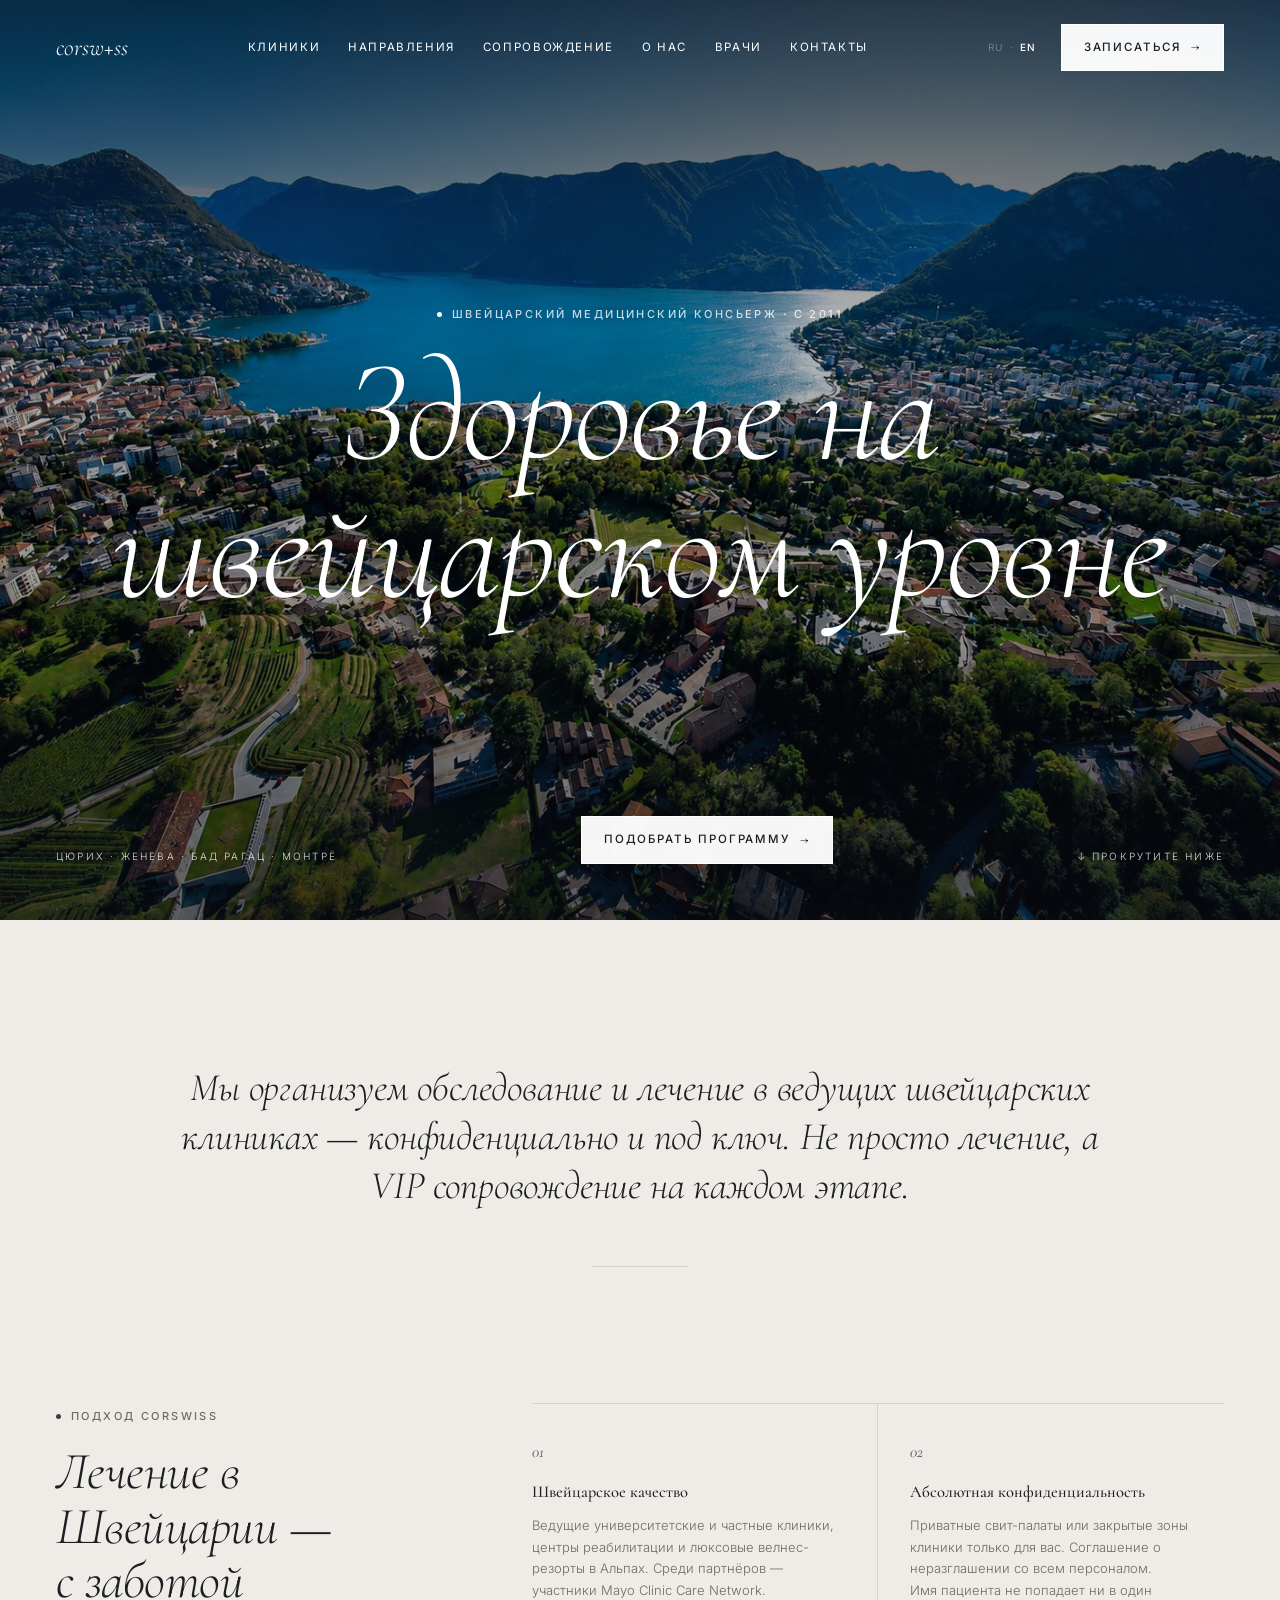
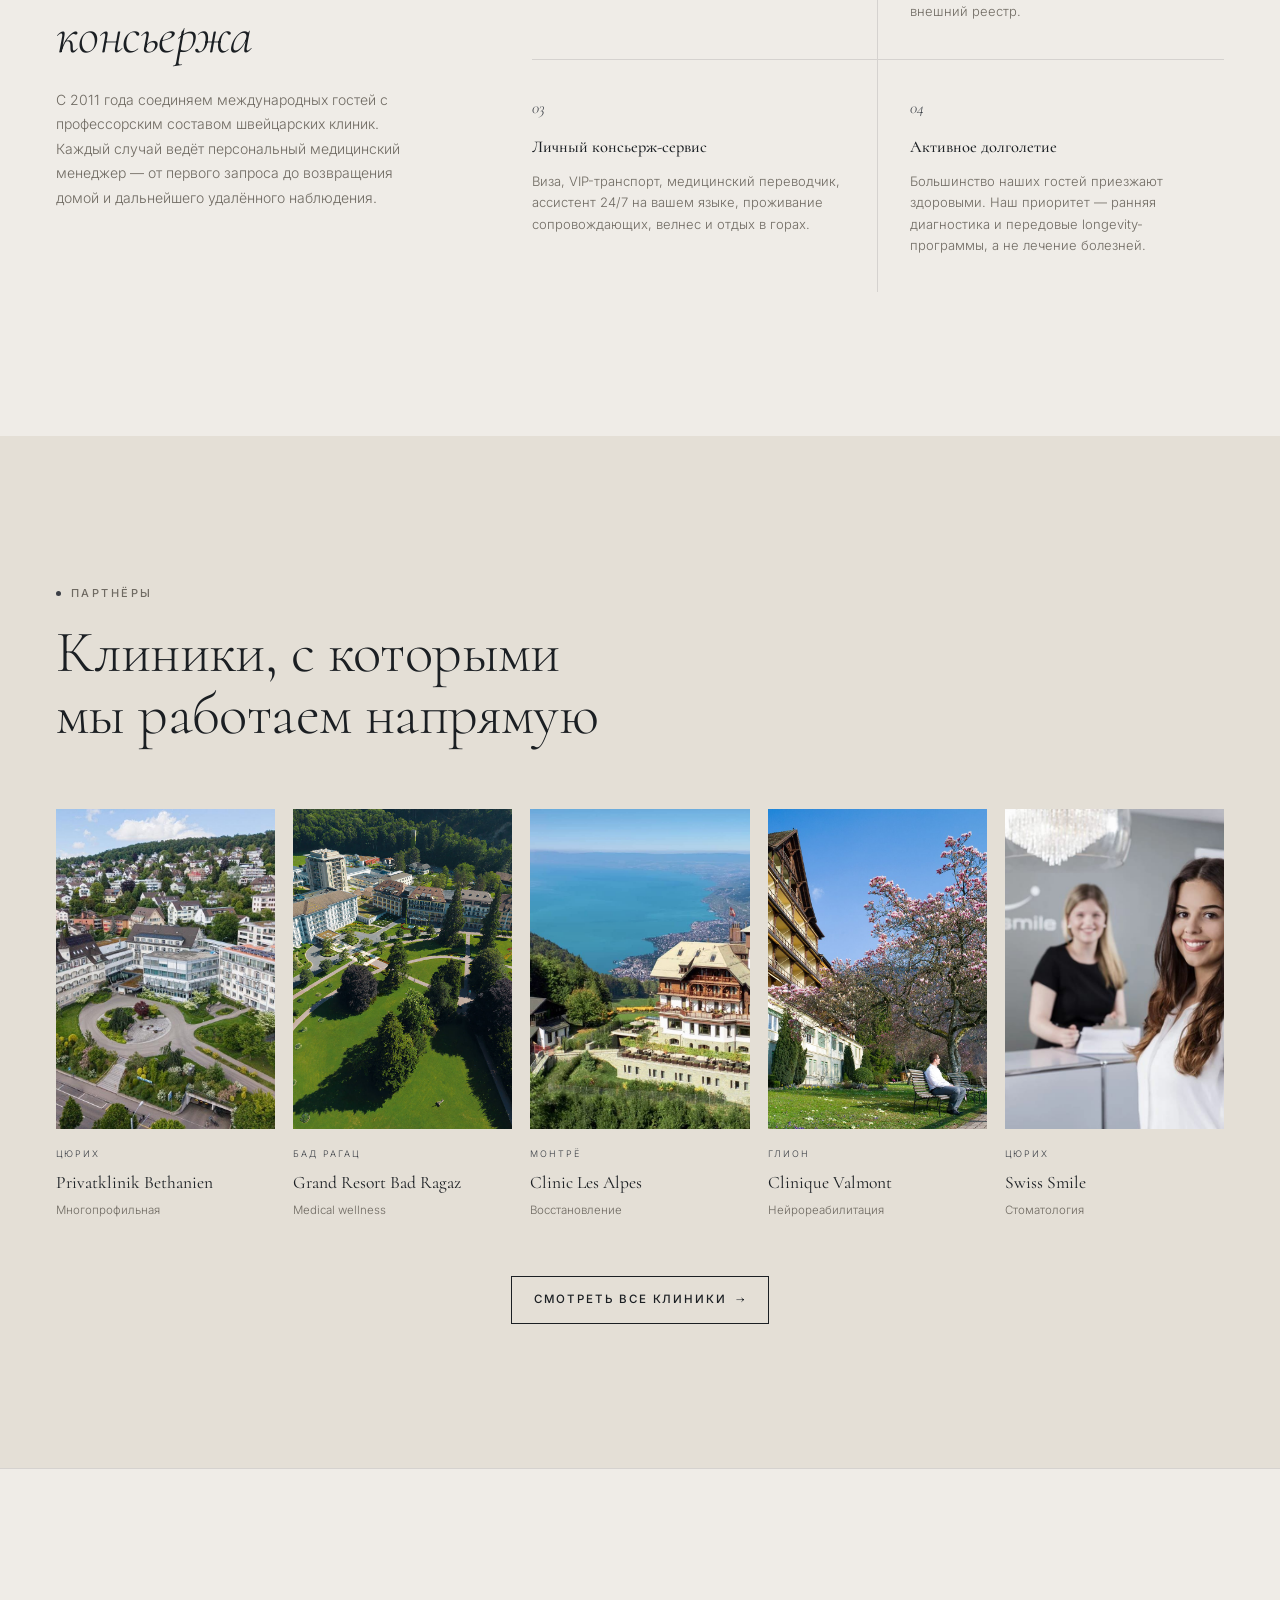
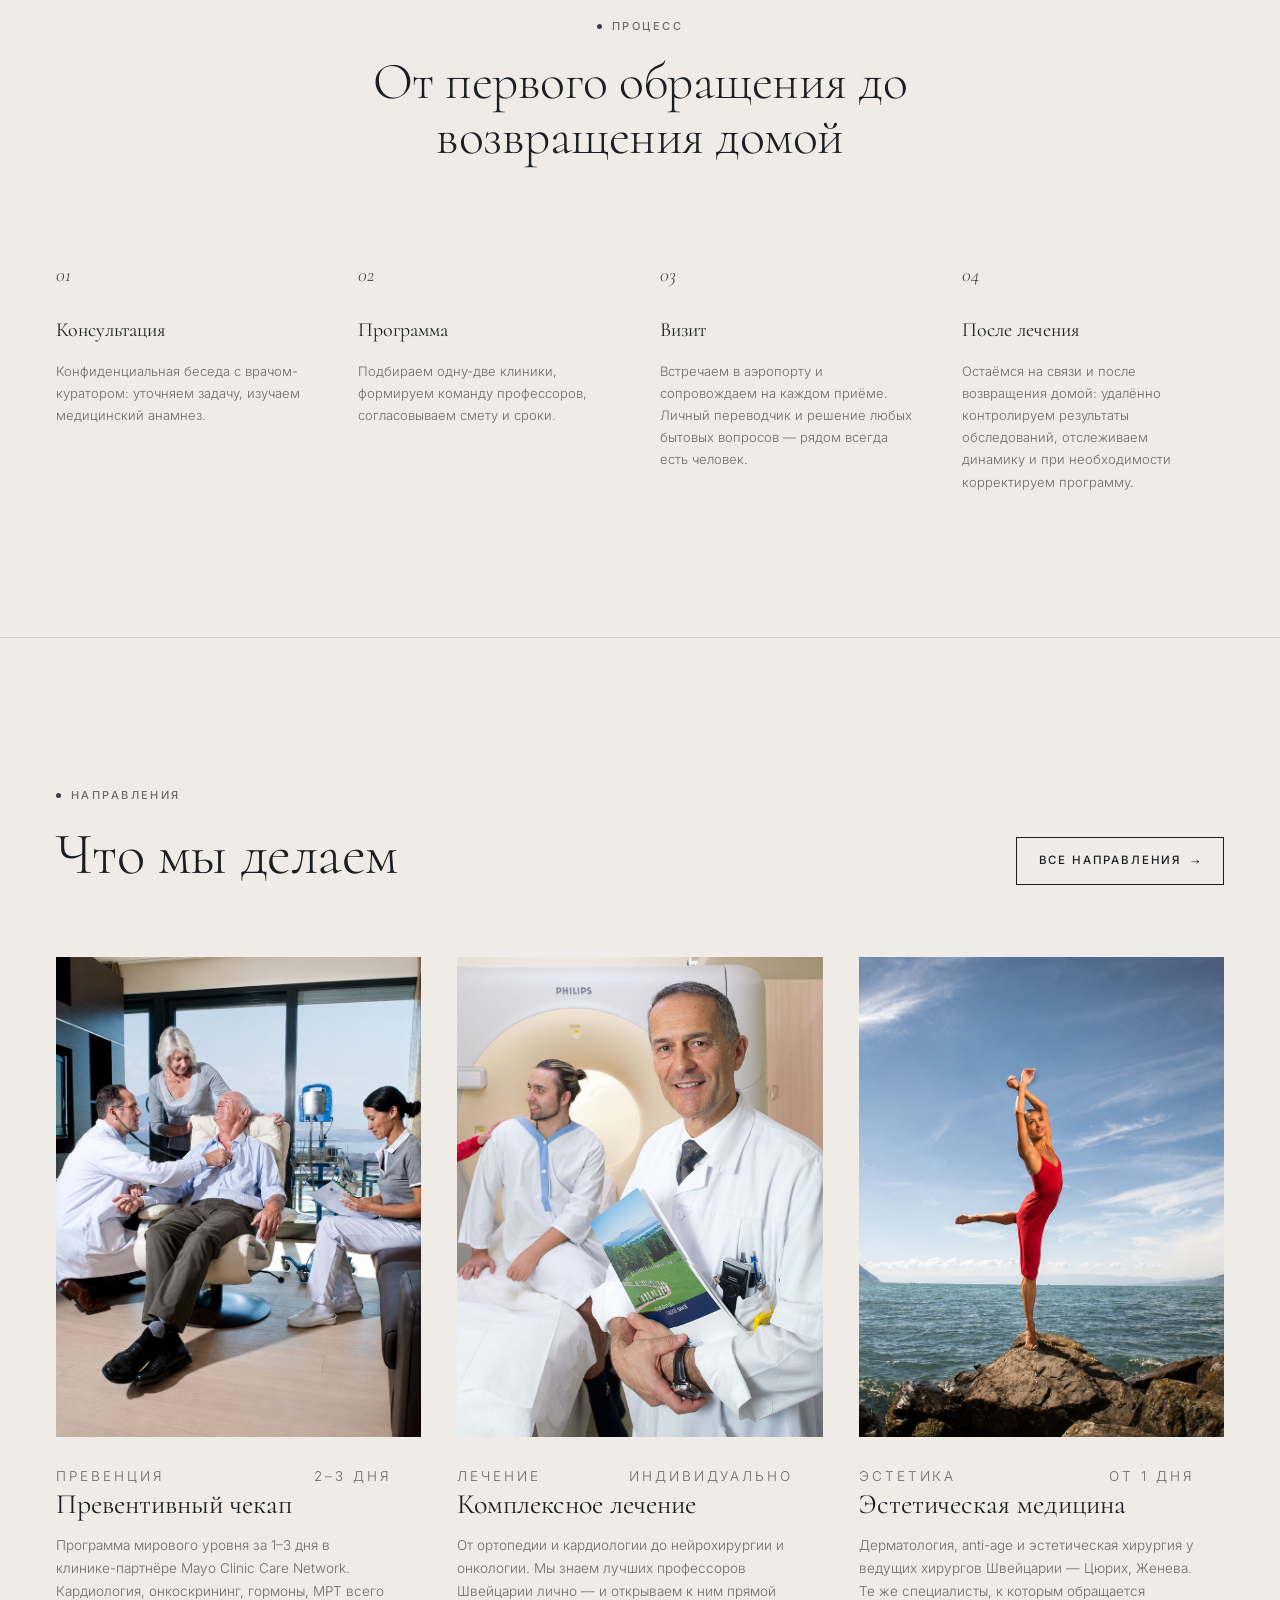
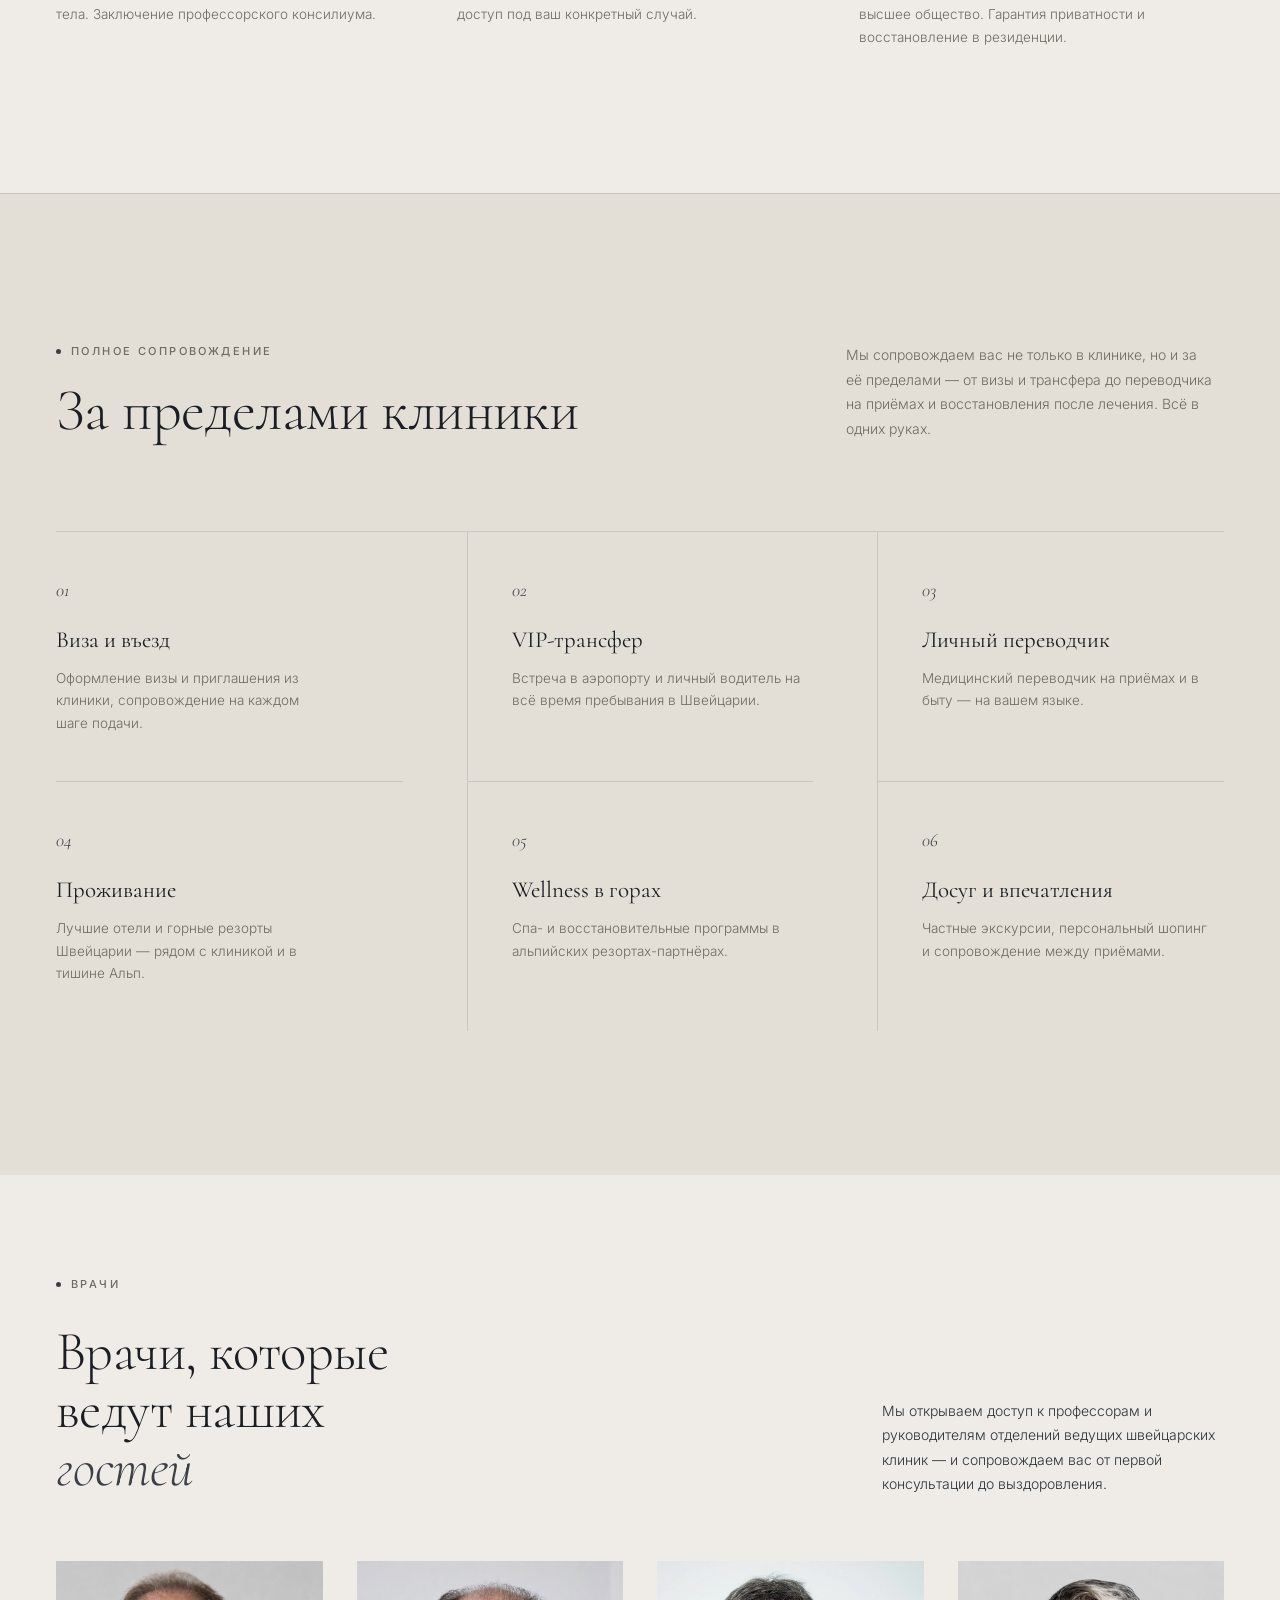
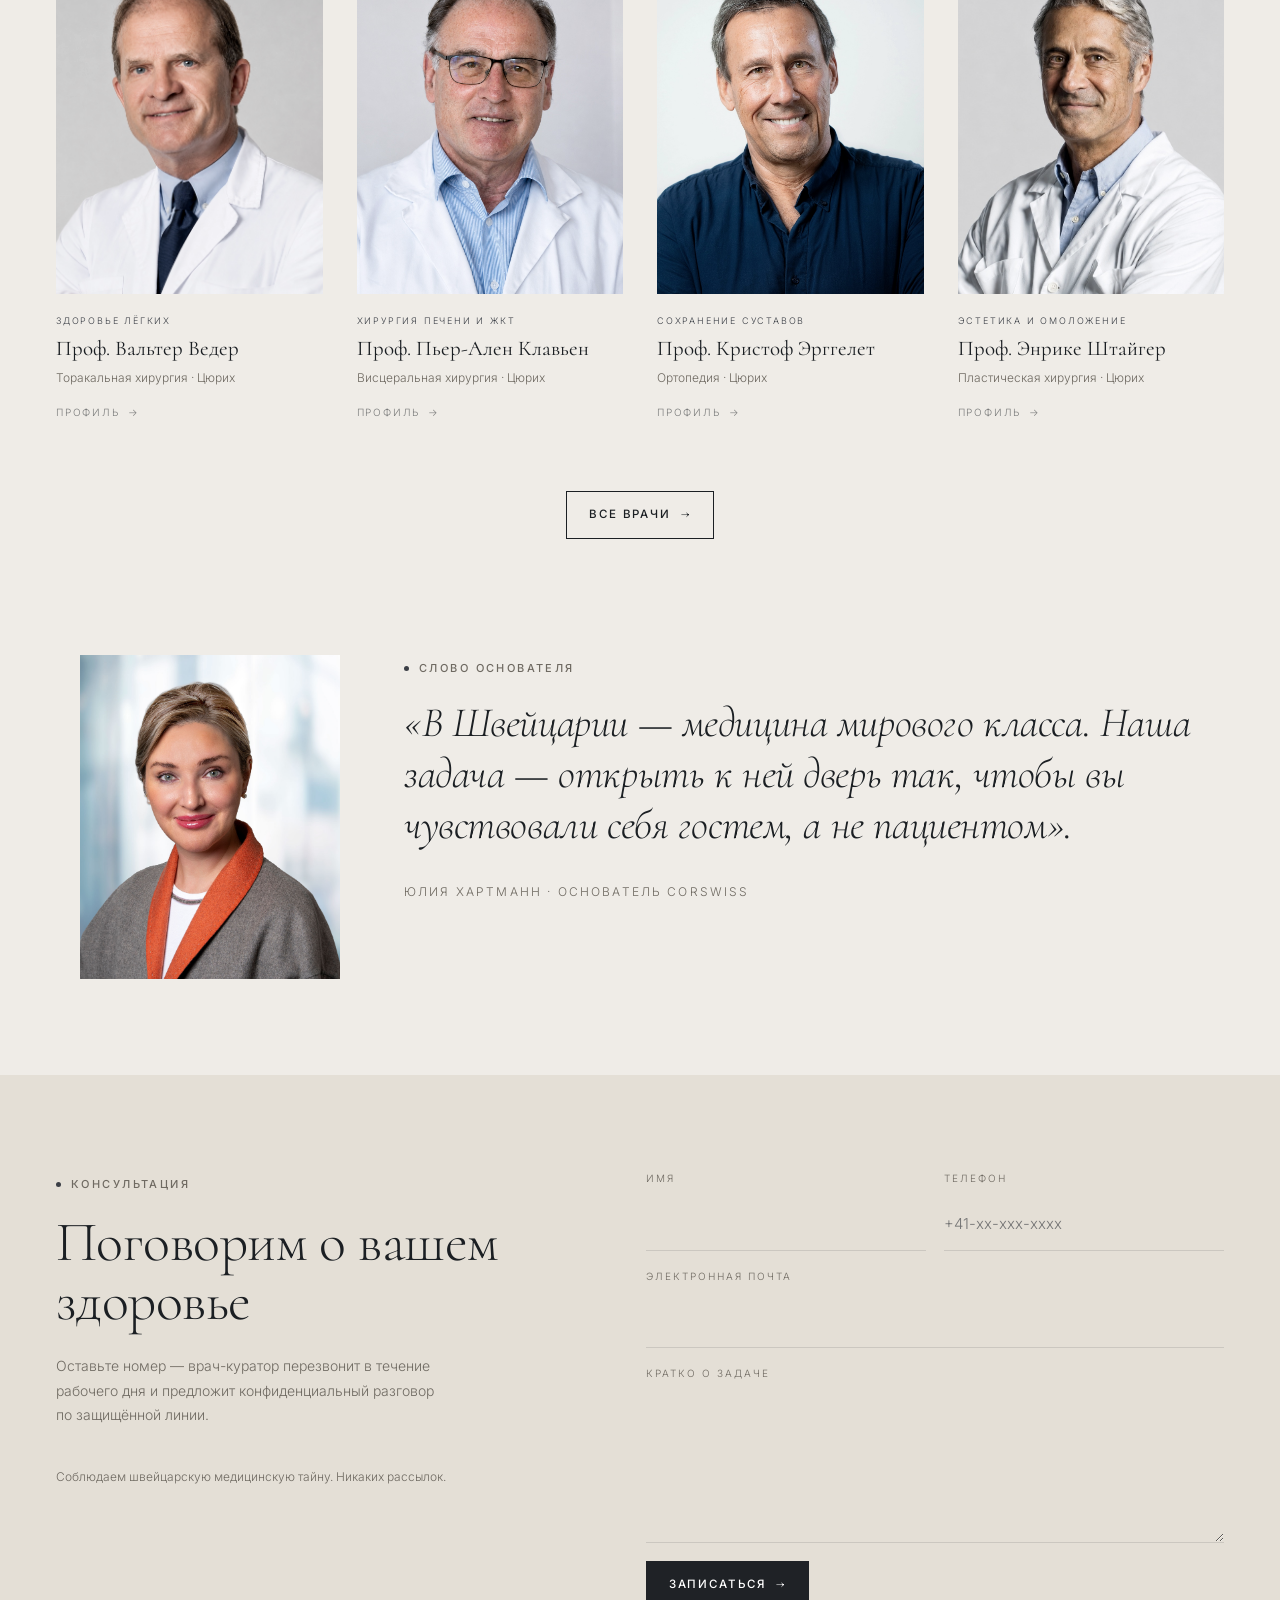
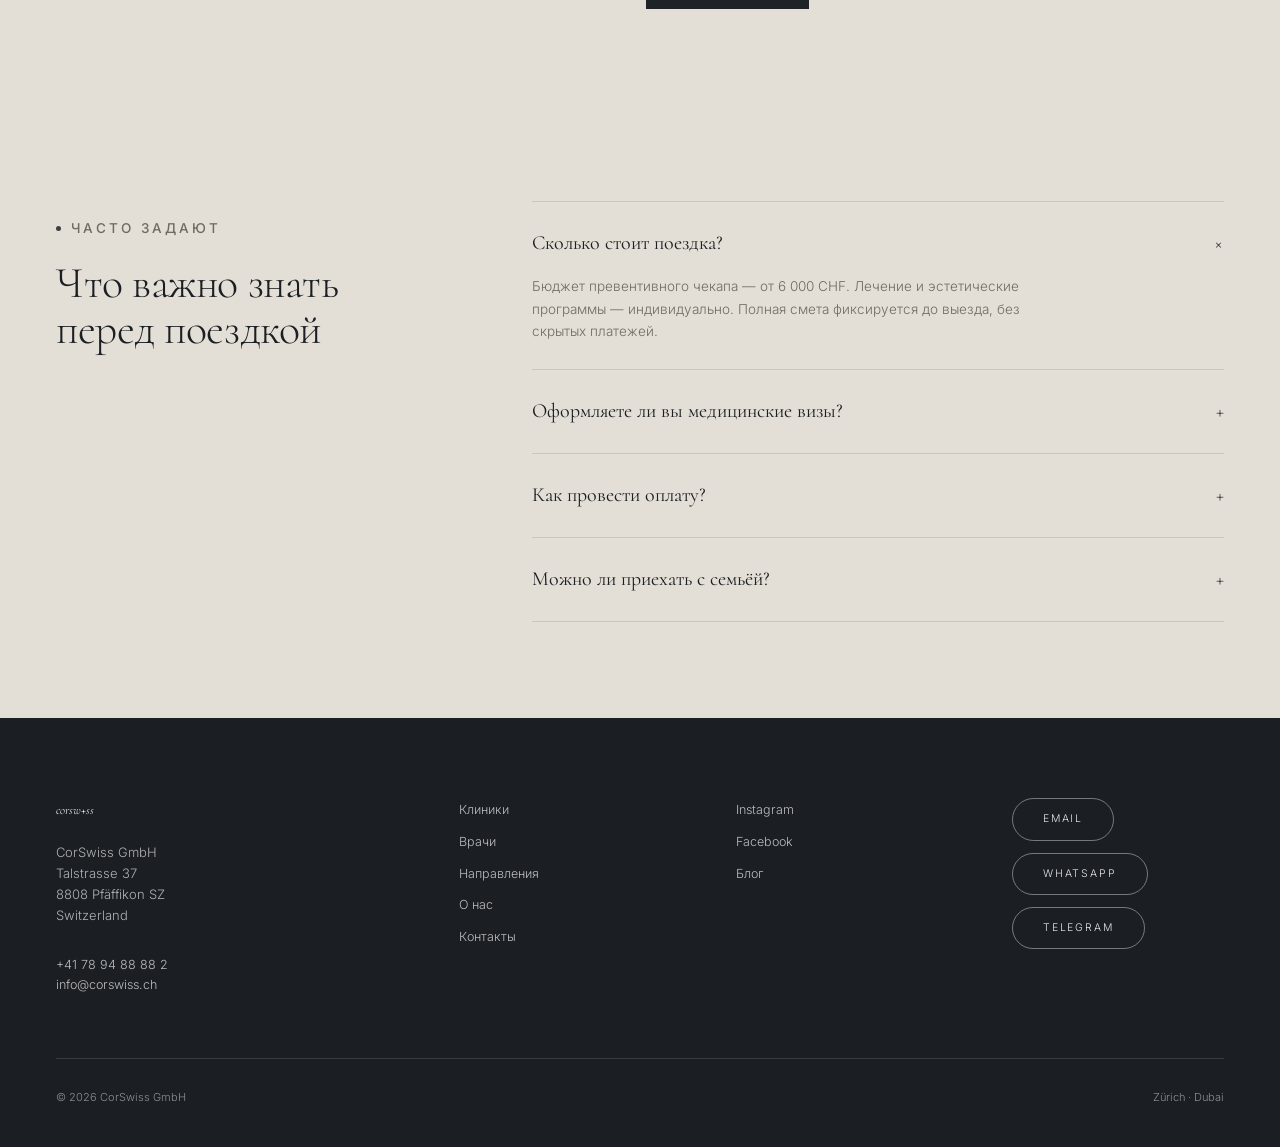
==== index.html @ 5dac0cd2 "desktop layout v1.0.0" ====
<!doctype html>
<html lang="ru">
    <head>
        <meta charset="UTF-8" />
        <meta name="viewport" content="width=device-width, initial-scale=1" />
        <title>CorSwiss — швейцарский медицинский консьерж</title>
        <meta name="description" content="Организуем обследование и лечение в ведущих швейцарских клиниках — конфиденциально и под ключ, с VIP-сопровождением на каждом этапе." />
        <link rel="preconnect" href="https://fonts.googleapis.com" />
        <link rel="preconnect" href="https://fonts.gstatic.com" crossorigin />
        <link href="https://fonts.googleapis.com/css2?family=Cormorant:ital,wght@0,300;0,400;0,500;1,300;1,400;1,500&family=Inter:wght@300;400;500&display=swap" rel="stylesheet" />
        <link rel="stylesheet" href="css/style.css" />
    </head>
    <body>
        <header class="site-header site-header--over">
            <a class="logo" href="index.html">corsw<b>+</b>ss</a>
            <nav class="site-nav" aria-label="Основная навигация">
                <ul>
                    <li><a href="clinics.html">Клиники</a></li>
                    <li><a href="specialties.html">Направления</a></li>
                    <li><a href="support.html">Сопровождение</a></li>
                    <li><a href="about.html">О нас</a></li>
                    <li><a href="doctors.html">Врачи</a></li>
                    <li><a href="contacts.html">Контакты</a></li>
                </ul>
            </nav>
            <div class="header-side">
                <nav class="lang" aria-label="Язык сайта">
                    <a href="index.html" hreflang="ru" lang="ru" aria-current="true">RU</a>
                    <span class="lang__sep" aria-hidden="true">·</span>
                    <a href="#" hreflang="en" lang="en">EN</a>
                </nav>
                <a class="btn btn--light" href="#book" data-book-open>Записаться <span class="arr" aria-hidden="true">→</span></a>
            </div>
        </header>

        <!-- Hero: полноэкранная фотография, шапка поверх снимка -->
        <section class="hero-full">
            <img class="hero-full__img" src="images/hero-lugano.jpg" alt="Клиника-резиденция в швейцарских предгорьях" />
            <span class="hero-full__veil"></span>
            <div class="hero-full__inner">
                <p class="eyebrow eyebrow--light">Швейцарский медицинский консьерж · с 2011</p>
                <h1 class="display hero-full__title">
                    <em class="italic">Здоровье на<br />швейцарском уровне</em>
                </h1>
            </div>
            <div class="hero-full__meta">
                <span>ЦЮРИХ · ЖЕНЕВА · БАД РАГАЦ · МОНТРЁ</span>
                <a class="btn btn--light" href="#programs">Подобрать программу <span class="arr" aria-hidden="true">→</span></a>
                <span>↓ Прокрутите ниже</span>
            </div>
        </section>

        <main>
            <!-- Манифест -->
            <section class="statement">
                <p class="display">Мы организуем обследование и лечение в ведущих швейцарских клиниках — конфиденциально и под ключ. Не просто лечение, а VIP сопровождение на каждом этапе.</p>
                <hr class="rule" />
            </section>

            <!-- Подход: 4 преимущества -->
            <section class="section section--lead">
                <div class="grid grid--side">
                    <div>
                        <p class="eyebrow">Подход CorSwiss</p>
                        <h2 class="display display--lg italic">Лечение в Швейцарии —<br />с заботой консьержа</h2>
                        <p class="lede">С 2011 года соединяем международных гостей с профессорским составом швейцарских клиник. Каждый случай ведёт персональный медицинский менеджер — от первого запроса до возвращения домой и дальнейшего удалённого наблюдения.</p>
                    </div>
                    <div class="adv-list">
                        <article>
                            <span class="num">01</span>
                            <h3>Швейцарское качество</h3>
                            <p>Ведущие университетские и частные клиники, центры реабилитации и люксовые велнес-резорты в Альпах. Среди партнёров — участники Mayo Clinic Care Network.</p>
                        </article>
                        <article>
                            <span class="num">02</span>
                            <h3>Абсолютная конфиденциальность</h3>
                            <p>Приватные свит-палаты или закрытые зоны клиники только для вас. Соглашение о неразглашении со всем персоналом. Имя пациента не попадает ни в один внешний реестр.</p>
                        </article>
                        <article>
                            <span class="num">03</span>
                            <h3>Личный консьерж-сервис</h3>
                            <p>Виза, VIP-транспорт, медицинский переводчик, ассистент 24/7 на вашем языке, проживание сопровождающих, велнес и отдых в горах.</p>
                        </article>
                        <article>
                            <span class="num">04</span>
                            <h3>Активное долголетие</h3>
                            <p>Большинство наших гостей приезжают здоровыми. Наш приоритет — ранняя диагностика и передовые longevity-программы, а не лечение болезней.</p>
                        </article>
                    </div>
                </div>
            </section>

            <!-- Клиники-партнёры -->
            <section class="section section--sunken">
                <div class="section-intro">
                    <p class="eyebrow">Партнёры</p>
                    <h2 class="display section-head__title">Клиники, с которыми мы работаем напрямую</h2>
                </div>
                <div class="clinic-tiles">
                    <article>
                        <div class="photo"><img src="images/clinics/home-bethanien.jpg" alt="Privatklinik Bethanien, Цюрих" /></div>
                        <div class="clinic-tiles__body">
                            <p class="clinic-tiles__city">Цюрих</p>
                            <h3>Privatklinik Bethanien</h3>
                            <p class="clinic-tiles__spec">Многопрофильная</p>
                        </div>
                    </article>
                    <article>
                        <div class="photo"><img src="images/clinics/home-bad-ragaz.jpg" alt="Grand Resort Bad Ragaz" /></div>
                        <div class="clinic-tiles__body">
                            <p class="clinic-tiles__city">Бад Рагац</p>
                            <h3>Grand Resort Bad Ragaz</h3>
                            <p class="clinic-tiles__spec">Medical wellness</p>
                        </div>
                    </article>
                    <article>
                        <div class="photo"><img src="images/clinics/home-les-alpes.jpg" alt="Clinic Les Alpes, Монтрё" /></div>
                        <div class="clinic-tiles__body">
                            <p class="clinic-tiles__city">Монтрё</p>
                            <h3>Clinic Les Alpes</h3>
                            <p class="clinic-tiles__spec">Восстановление</p>
                        </div>
                    </article>
                    <article>
                        <div class="photo"><img src="images/clinics/home-valmont.jpg" alt="Clinique Valmont, Глион" /></div>
                        <div class="clinic-tiles__body">
                            <p class="clinic-tiles__city">Глион</p>
                            <h3>Clinique Valmont</h3>
                            <p class="clinic-tiles__spec">Нейрореабилитация</p>
                        </div>
                    </article>
                    <article>
                        <div class="photo"><img src="images/clinics/home-swiss-smile.jpg" alt="Swiss Smile, Цюрих" /></div>
                        <div class="clinic-tiles__body">
                            <p class="clinic-tiles__city">Цюрих</p>
                            <h3>Swiss Smile</h3>
                            <p class="clinic-tiles__spec">Стоматология</p>
                        </div>
                    </article>
                </div>
                <div class="section-actions">
                    <a class="btn btn--ghost" href="clinics.html">Смотреть все клиники <span class="arr" aria-hidden="true">→</span></a>
                </div>
            </section>

            <!-- Процесс -->
            <section class="section section--ruled">
                <div class="section-intro section-intro--center">
                    <p class="eyebrow">Процесс</p>
                    <h2 class="display display--52">От первого обращения до возвращения домой</h2>
                </div>
                <div class="steps wrap">
                    <div>
                        <span class="num">01</span>
                        <h3>Консультация</h3>
                        <p>Конфиденциальная беседа с врачом-куратором: уточняем задачу, изучаем медицинский анамнез.</p>
                    </div>
                    <div>
                        <span class="num">02</span>
                        <h3>Программа</h3>
                        <p>Подбираем одну-две клиники, формируем команду профессоров, согласовываем смету и сроки.</p>
                    </div>
                    <div>
                        <span class="num">03</span>
                        <h3>Визит</h3>
                        <p>Встречаем в аэропорту и сопровождаем на каждом приёме. Личный переводчик и решение любых бытовых вопросов — рядом всегда есть человек.</p>
                    </div>
                    <div>
                        <span class="num">04</span>
                        <h3>После лечения</h3>
                        <p>Остаёмся на связи и после возвращения домой: удалённо контролируем результаты обследований, отслеживаем динамику и при необходимости корректируем программу.</p>
                    </div>
                </div>
            </section>

            <!-- Направления: 3 программы -->
            <section class="section section--ruled" id="programs">
                <div class="section-head section-head--spaced">
                    <div>
                        <p class="eyebrow">Направления</p>
                        <h2 class="display section-head__title">Что мы делаем</h2>
                    </div>
                    <a class="btn btn--ghost" href="specialties.html">Все направления <span class="arr" aria-hidden="true">→</span></a>
                </div>
                <div class="card-grid grid--3">
                    <article class="card">
                        <div class="photo"><img src="images/programs/checkup.jpg" alt="Консультация врача перед превентивным чекапом" /></div>
                        <div class="card__body">
                            <p class="card__meta"><span>Превенция</span><span>2–3 дня</span></p>
                            <h3>Превентивный чекап</h3>
                            <p>Программа мирового уровня за 1–3 дня в клинике-партнёре Mayo Clinic Care Network. Кардиология, онкоскрининг, гормоны, МРТ всего тела. Заключение профессорского консилиума.</p>
                        </div>
                    </article>
                    <article class="card">
                        <div class="photo"><img src="images/programs/treatment.jpg" alt="Восстановление с видом на озеро" /></div>
                        <div class="card__body">
                            <p class="card__meta"><span>Лечение</span><span>Индивидуально</span></p>
                            <h3>Комплексное лечение</h3>
                            <p>От ортопедии и кардиологии до нейрохирургии и онкологии. Мы знаем лучших профессоров Швейцарии лично — и открываем к ним прямой доступ под ваш конкретный случай.</p>
                        </div>
                    </article>
                    <article class="card">
                        <div class="photo"><img src="images/programs/aesthetic.jpg" alt="Эстетическая медицина у Женевского озера" /></div>
                        <div class="card__body">
                            <p class="card__meta"><span>Эстетика</span><span>от 1 дня</span></p>
                            <h3>Эстетическая медицина</h3>
                            <p>Дерматология, anti-age и эстетическая хирургия у ведущих хирургов Швейцарии — Цюрих, Женева. Те же специалисты, к которым обращается высшее общество. Гарантия приватности и восстановление в резиденции.</p>
                        </div>
                    </article>
                </div>
            </section>

            <!-- За пределами клиники -->
            <section class="section section--sunken section--ruled">
                <div class="section-head section-head--wide">
                    <div>
                        <p class="eyebrow">Полное сопровождение</p>
                        <h2 class="display section-head__title">За пределами клиники</h2>
                    </div>
                    <p class="lede">Мы сопровождаем вас не только в клинике, но и за её пределами — от визы и трансфера до переводчика на приёмах и восстановления после лечения. Всё в одних руках.</p>
                </div>
                <div class="beyond">
                    <article>
                        <span class="num">01</span>
                        <h3>Виза и въезд</h3>
                        <p>Оформление визы и приглашения из клиники, сопровождение на каждом шаге подачи.</p>
                    </article>
                    <article>
                        <span class="num">02</span>
                        <h3>VIP-трансфер</h3>
                        <p>Встреча в аэропорту и личный водитель на всё время пребывания в Швейцарии.</p>
                    </article>
                    <article>
                        <span class="num">03</span>
                        <h3>Личный переводчик</h3>
                        <p>Медицинский переводчик на приёмах и в быту — на вашем языке.</p>
                    </article>
                    <article>
                        <span class="num">04</span>
                        <h3>Проживание</h3>
                        <p>Лучшие отели и горные резорты Швейцарии — рядом с клиникой и в тишине Альп.</p>
                    </article>
                    <article>
                        <span class="num">05</span>
                        <h3>Wellness в горах</h3>
                        <p>Спа- и восстановительные программы в альпийских резортах-партнёрах.</p>
                    </article>
                    <article>
                        <span class="num">06</span>
                        <h3>Досуг и впечатления</h3>
                        <p>Частные экскурсии, персональный шопинг и сопровождение между приёмами.</p>
                    </article>
                </div>
            </section>

            <!-- Врачи -->
            <section class="section section--tight">
                <p class="eyebrow">Врачи</p>
                <div class="section-head section-head--doctors">
                    <h2 class="display display--xl">Врачи, которые ведут наших <em class="italic italic--accent">гостей</em></h2>
                    <p class="lede lede--ink">Мы открываем доступ к профессорам и руководителям отделений ведущих швейцарских клиник — и сопровождаем вас от первой консультации до выздоровления.</p>
                </div>
                <div class="doctor-grid">
                    <a class="doctor-card" href="doctors.html">
                        <div class="photo"><img src="images/doc-weder.jpg" alt="Проф. Вальтер Ведер" /></div>
                        <p class="doctor-card__spec">Здоровье лёгких</p>
                        <h3>Проф. Вальтер Ведер</h3>
                        <p class="doctor-card__meta">Торакальная хирургия · Цюрих</p>
                        <span class="doctor-card__more">Профиль <span aria-hidden="true">→</span></span>
                    </a>
                    <a class="doctor-card" href="doctors.html">
                        <div class="photo"><img class="photo__img--zoom" src="images/doc-clavien.jpg" alt="Проф. Пьер-Ален Клавьен" /></div>
                        <p class="doctor-card__spec">Хирургия печени и ЖКТ</p>
                        <h3>Проф. Пьер-Ален Клавьен</h3>
                        <p class="doctor-card__meta">Висцеральная хирургия · Цюрих</p>
                        <span class="doctor-card__more">Профиль <span aria-hidden="true">→</span></span>
                    </a>
                    <a class="doctor-card" href="doctors.html">
                        <div class="photo"><img src="images/doc-erggelet.jpg" alt="Проф. Кристоф Эрггелет" /></div>
                        <p class="doctor-card__spec">Сохранение суставов</p>
                        <h3>Проф. Кристоф Эрггелет</h3>
                        <p class="doctor-card__meta">Ортопедия · Цюрих</p>
                        <span class="doctor-card__more">Профиль <span aria-hidden="true">→</span></span>
                    </a>
                    <a class="doctor-card" href="doctors.html">
                        <div class="photo"><img src="images/doc-steiger.jpg" alt="Проф. Энрике Штайгер" /></div>
                        <p class="doctor-card__spec">Эстетика и омоложение</p>
                        <h3>Проф. Энрике Штайгер</h3>
                        <p class="doctor-card__meta">Пластическая хирургия · Цюрих</p>
                        <span class="doctor-card__more">Профиль <span aria-hidden="true">→</span></span>
                    </a>
                </div>
                <div class="section-actions section-actions--lg">
                    <a class="btn btn--ghost" href="doctors.html">Все врачи <span class="arr" aria-hidden="true">→</span></a>
                </div>
            </section>

            <!-- Слово основателя -->
            <section class="section section--founder">
                <figure class="founder">
                    <div class="photo"><img class="photo__img--top" src="images/founder-yulia.jpg" alt="Юлия Хартманн, основатель CorSwiss" /></div>
                    <div>
                        <p class="eyebrow">Слово основателя</p>
                        <blockquote class="display">«В Швейцарии — медицина мирового класса. Наша задача — открыть к ней дверь так, чтобы вы чувствовали себя гостем, а не пациентом».</blockquote>
                        <figcaption>Юлия Хартманн · основатель CorSwiss</figcaption>
                    </div>
                </figure>
            </section>

            <!-- Форма консультации -->
            <section class="section section--sunken" id="consult">
                <div class="consult">
                    <div>
                        <p class="eyebrow">Консультация</p>
                        <h2 class="display display--consult">Поговорим о вашем здоровье</h2>
                        <p class="lede">Оставьте номер — врач-куратор перезвонит в течение рабочего дня и предложит конфиденциальный разговор по защищённой линии.</p>
                        <p class="form-note">Соблюдаем швейцарскую медицинскую тайну. Никаких рассылок.</p>
                    </div>
                    <form action="#" method="post">
                        <div class="row">
                            <div class="field"><label for="c-name">Имя</label><input class="input" id="c-name" name="name" type="text" /></div>
                            <div class="field"><label for="c-phone">Телефон</label><input class="input" id="c-phone" name="phone" type="tel" /></div>
                        </div>
                        <div class="field"><label for="c-mail">Электронная почта</label><input class="input" id="c-mail" name="email" type="email" /></div>
                        <div class="field"><label for="c-task">Кратко о задаче</label><textarea class="input" id="c-task" name="task" rows="5"></textarea></div>
                        <button class="btn btn--align-start" type="submit">Записаться <span class="arr" aria-hidden="true">→</span></button>
                    </form>
                </div>
            </section>

            <!-- Частые вопросы -->
            <section class="section section--sunken section--tight faq">
                <div class="grid grid--side">
                    <div>
                        <p class="eyebrow">Часто задают</p>
                        <h2 class="display display--md">Что важно знать перед поездкой</h2>
                    </div>
                    <div>
                        <details class="is-open" open>
                            <summary>Сколько стоит поездка?</summary>
                            <div class="faq__body">
                                <div class="faq__inner">
                                    <p>Бюджет превентивного чекапа — от 6 000 CHF. Лечение и эстетические программы — индивидуально. Полная смета фиксируется до выезда, без скрытых платежей.</p>
                                </div>
                            </div>
                        </details>
                        <details>
                            <summary>Оформляете ли вы медицинские визы?</summary>
                            <div class="faq__body">
                                <div class="faq__inner">
                                    <p>Да, мы оформляем медицинские визы и находимся на связи с сотрудниками швейцарского посольства в вашей стране.</p>
                                </div>
                            </div>
                        </details>
                        <details>
                            <summary>Как провести оплату?</summary>
                            <div class="faq__body">
                                <div class="faq__inner">
                                    <p>Оплатить можно несколькими способами: напрямую в клинику — заранее банковским переводом либо на месте картой, а также оплату можно провести через нас. Если у вас возникнут сложности с переводом из вашей страны, мы окажем вам помощь и поможем провести оплату.</p>
                                </div>
                            </div>
                        </details>
                        <details>
                            <summary>Можно ли приехать с семьёй?</summary>
                            <div class="faq__body">
                                <div class="faq__inner">
                                    <p>Да, мы с удовольствием разместим ваших родственников в клинике или в гостинице и будем полноценно сопровождать их во время пребывания.</p>
                                </div>
                            </div>
                        </details>
                    </div>
                </div>
            </section>
        </main>

        <footer class="site-footer">
            <div class="footer-grid">
                <div>
                    <a class="logo" href="index.html">corsw<b>+</b>ss</a>
                    <p class="footer-note">
                        CorSwiss GmbH<br />
                        Talstrasse 37<br />
                        8808 Pfäffikon SZ<br />
                        Switzerland
                    </p>
                    <div class="footer-contact">
                        <div><a href="tel:+41789488882">+41 78 94 88 88 2</a></div>
                        <div><a href="mailto:info@corswiss.ch">info@corswiss.ch</a></div>
                    </div>
                </div>
                <nav aria-label="Разделы сайта">
                    <ul>
                        <li><a href="clinics.html">Клиники</a></li>
                        <li><a href="doctors.html">Врачи</a></li>
                        <li><a href="specialties.html">Направления</a></li>
                        <li><a href="about.html">О нас</a></li>
                        <li><a href="contacts.html">Контакты</a></li>
                    </ul>
                </nav>
                <nav aria-label="Медиа">
                    <ul>
                        <li><a href="#">Instagram</a></li>
                        <li><a href="https://www.facebook.com/corswiss.ch">Facebook</a></li>
                        <li><a href="blog.html">Блог</a></li>
                    </ul>
                </nav>
                <div class="footer-social">
                    <a href="mailto:info@corswiss.ch">Email</a>
                    <a href="https://wa.me/41789488882">WhatsApp</a>
                    <a href="#">Telegram</a>
                </div>
            </div>
            <div class="footer-bottom">
                <span>© 2026 CorSwiss GmbH</span>
                <span>Zürich · Dubai</span>
            </div>
        </footer>
        <script src="js/header.js"></script>
        <script src="js/faq.js"></script>
        <script src="js/book-modal.js"></script>
        <script src="js/phone-mask.js"></script>
    </body>
</html>
---- css/style.css ----
@charset "UTF-8";
:root {
  --ink: #1b1f23;
  --ink-soft: #2c3338;
  --muted: #6f6a62;
  --bg: #efece7;
  --bg-card: #fff;
  --bg-sunken: #e4dfd6;
  --line: rgba(27, 31, 35, 0.12);
  --line-soft: rgba(27, 31, 35, 0.07);
  --accent: #3b3f46;
  --accent-deep: #1f2226;
  --accent-soft: #e2e0dc;
  --s1: 8px;
  --s2: 16px;
  --s3: 24px;
  --s4: 32px;
  --s5: 40px;
  --s6: 48px;
  --s7: 56px;
  --s8: 64px;
  --s10: 80px;
  --s12: 96px;
  --s14: 112px;
  --s18: 144px;
  --gut: 56px;
  --container: 1328px;
  --header-h: 96px;
  --header-h-compact: 64px;
  --measure: 68ch;
  --type-scale: 0.92;
}

:root {
  --serif: "Cormorant", serif;
  --sans: "Inter", sans-serif;
}

*,
*::before,
*::after {
  box-sizing: border-box;
}

html {
  scroll-behavior: smooth;
  scroll-padding-top: calc(var(--header-h-compact) + var(--s3));
  -webkit-text-size-adjust: 100%;
}

body {
  margin: 0;
  background: var(--bg);
  color: var(--ink);
  font-family: var(--sans);
  font-weight: 300;
  font-size: 14px;
  line-height: 1.55;
  -webkit-font-smoothing: antialiased;
  text-rendering: optimizeLegibility;
  overflow-x: hidden;
}

img {
  display: block;
  max-width: 100%;
  height: auto;
}

a {
  color: var(--ink);
  text-decoration: none;
}
a:hover {
  color: var(--accent);
}

ul,
ol {
  margin: 0;
  padding: 0;
  list-style: none;
}

h1,
h2,
h3,
h4,
p,
blockquote,
figure {
  margin: 0;
}

h1,
h2,
h3,
h4 {
  text-wrap: pretty;
}

p {
  text-wrap: pretty;
}

button,
input,
textarea {
  font: inherit;
}

:focus-visible {
  outline: 2px solid var(--accent);
  outline-offset: 3px;
}

.visually-hidden {
  position: absolute;
  width: 1px;
  height: 1px;
  overflow: hidden;
  clip: rect(0 0 0 0);
  white-space: nowrap;
}

.skip-link {
  position: absolute;
  left: 16px;
  top: -40px;
  z-index: 100;
  padding: 8px 12px;
  background: #fff;
  color: var(--ink);
}
.skip-link:focus {
  top: 16px;
}

.display {
  font-family: var(--serif);
  font-weight: 300;
  letter-spacing: -0.01em;
  line-height: 1.05;
  margin: 0;
}

.italic {
  font-style: italic;
}

@media (prefers-reduced-motion: reduce) {
  html {
    scroll-behavior: auto;
  }
}
/* 3. Сетка и секции -------------------------------------------------------- */
.section {
  padding-block: var(--s18);
}

.section--tight {
  padding-block: var(--s12);
}

.section--lead {
  padding-top: var(--s12);
}

.section--founder {
  padding-top: 20px;
  padding-bottom: var(--s12);
}

.section--prose {
  padding-block: 90px 110px;
}

.section--team {
  padding-block: 150px;
}

.site-header,
.site-footer,
.section,
.statement,
.hero-text,
.hero-full__inner,
.page-intro,
.article-cover,
.clinic-cover,
.doctors-filter {
  padding-inline: max(var(--gut), (100% - var(--container)) / 2);
}

.section--sunken {
  background: var(--bg-sunken);
}

.section--dark {
  background: var(--ink);
  color: rgba(255, 255, 255, 0.85);
}

.section--accent {
  background: var(--accent-deep);
  color: #fff;
}

.section--ruled {
  border-top: 1px solid var(--line);
}

.wrap {
  max-width: 1280px;
  margin: 0 auto;
}

.wrap--wide {
  max-width: 1328px;
  margin: 0 auto;
}

.grid {
  display: grid;
  gap: var(--s4);
}

.grid--2 {
  grid-template-columns: repeat(2, minmax(0, 1fr));
}

.grid--3 {
  grid-template-columns: repeat(3, minmax(0, 1fr));
}

.grid--4 {
  grid-template-columns: repeat(4, minmax(0, 1fr));
}

.grid--5 {
  grid-template-columns: repeat(5, minmax(0, 1fr));
}

.grid--side {
  grid-template-columns: minmax(0, 380px) 1fr;
  gap: var(--s12);
  align-items: start;
}

.grid--label {
  grid-template-columns: 1fr 1.6fr;
  gap: var(--s10);
  align-items: start;
}

.section-head {
  display: flex;
  justify-content: space-between;
  align-items: flex-end;
  gap: var(--s10);
}

.section-head--spaced {
  margin-bottom: 72px;
}

.section-head--wide {
  margin-bottom: 90px;
}

.section-head--doctors {
  margin: 30px 0 var(--s8);
}

.section-head__title {
  font-size: 59px;
  font-weight: 300;
  line-height: 1.04;
  max-width: 20ch;
}

.section-intro {
  margin-bottom: var(--s8);
}

.section-intro--center {
  text-align: center;
  max-width: 760px;
  margin: 0 auto var(--s12);
}

.section-intro--narrow {
  max-width: 940px;
  margin: 0 auto;
  text-align: center;
}

.section-intro--team .eyebrow + .display {
  margin-top: 24px;
}
.section-intro--team .display {
  margin-bottom: 32px;
}

.section-actions {
  display: flex;
  justify-content: center;
  margin-top: var(--s7);
}

.section-actions--lg {
  margin-top: 70px;
}

.eyebrow + .display,
.eyebrow + .section-head__title {
  margin-top: 20px;
}

.display--52 {
  font-size: 52px;
}

.display--lg {
  font-size: 52px;
  margin-bottom: 24px;
}

.display--xl {
  font-size: 55px;
  max-width: 14ch;
  letter-spacing: -0.01em;
}

.display--md {
  font-size: 44px;
}

.display--72 {
  font-size: 72px;
  line-height: 1.02;
  letter-spacing: -0.012em;
}

.display--spaced {
  margin-bottom: 56px;
}

.display--spaced-sm {
  margin-bottom: var(--s6);
}

.display--82 {
  font-size: 82px;
  line-height: 1.07;
  letter-spacing: -0.02em;
  max-width: 1180px;
}

.display--sub {
  font-size: 34px;
  line-height: 1.5;
  font-weight: 400;
  color: var(--ink-soft);
  max-width: 685px;
}

.display--sub--center {
  text-align: center;
  margin: 0 auto var(--s7);
}

.display--accent {
  font-size: 28px;
  line-height: 1.3;
  color: var(--accent);
}

.display--center {
  text-align: center;
}

.italic--accent {
  color: var(--accent);
}

.italic--muted {
  color: var(--muted);
}

.lede {
  color: var(--muted);
  font-size: 14px;
  line-height: 1.75;
  max-width: 42ch;
  margin: 0;
}

.lede--ink {
  color: var(--ink-soft);
  max-width: 38ch;
}

.rule {
  height: 1px;
  background: var(--line);
  border: 0;
  margin: 0;
}

/* 4. Атомы ----------------------------------------------------------------- */
.eyebrow {
  display: inline-flex;
  align-items: center;
  font-size: 11px;
  letter-spacing: 0.22em;
  text-transform: uppercase;
  color: var(--muted);
  font-weight: 500;
}

.eyebrow::before {
  content: "";
  width: 5px;
  height: 5px;
  border-radius: 50%;
  background: var(--accent);
  margin-right: 10px;
}

.eyebrow--light {
  color: rgba(255, 255, 255, 0.78);
}

.eyebrow--light::before {
  background: #fff;
}

.btn {
  display: inline-flex;
  align-items: center;
  gap: 10px;
  padding: 14px 22px;
  font-family: var(--sans);
  font-size: 11.5px;
  letter-spacing: 0.16em;
  text-transform: uppercase;
  font-weight: 500;
  border: 1px solid var(--accent-deep);
  background: var(--accent-deep);
  color: #fff;
  cursor: pointer;
  border-radius: 0;
  transition: background 0.2s, color 0.2s, border-color 0.2s;
}

.btn:hover {
  background: var(--accent);
  border-color: var(--accent);
  color: #fff;
}

.btn .arr {
  font-family: var(--serif);
  font-size: 13px;
  line-height: 1;
}

.btn--ghost {
  background: transparent;
  color: var(--ink);
  border-color: var(--ink);
}

.btn--ghost:hover {
  background: var(--ink);
  color: #fff;
  border-color: var(--ink);
}

.btn--light {
  background: rgba(255, 255, 255, 0.96);
  color: var(--ink);
  border-color: rgba(255, 255, 255, 0.96);
}

.btn--light:hover {
  background: var(--ink);
  color: #fff;
  border-color: var(--ink);
}

.btn--ghost-light {
  background: transparent;
  color: #fff;
  border-color: rgba(255, 255, 255, 0.4);
}

.btn--ghost-light:hover {
  background: #fff;
  color: var(--ink);
  border-color: #fff;
}

.btn--align-start {
  justify-self: start;
}

.photo {
  position: relative;
  overflow: hidden;
  background: var(--bg-sunken);
}

.photo img {
  display: block;
  width: 100%;
  height: 100%;
  object-fit: cover;
}

.photo--portrait {
  aspect-ratio: 4/5;
}

.photo__img--top {
  object-position: center top;
}

.photo__img--founder {
  filter: grayscale(0.18);
  object-position: center 28%;
}

.photo__img--zoom {
  transform-origin: 49% 13%;
}

.photo__caption {
  display: flex;
  justify-content: space-between;
  gap: var(--s2);
  margin-top: 12px;
  font-size: 9.5px;
  letter-spacing: 0.18em;
  text-transform: uppercase;
  color: var(--muted);
}

.num {
  font-family: var(--serif);
  font-style: italic;
  color: var(--accent);
}

.crumbs {
  display: flex;
  gap: 12px;
  align-items: center;
  font-size: 10px;
  letter-spacing: 0.22em;
  text-transform: uppercase;
  color: var(--muted);
}

.crumbs a {
  color: var(--muted);
}

.crumbs [aria-current] {
  color: var(--ink);
  font-weight: 500;
}

.field {
  display: grid;
  gap: 12px;
  margin-bottom: var(--s4);
}

.field > label {
  font-size: 10px;
  letter-spacing: 0.2em;
  text-transform: uppercase;
  color: var(--muted);
}

.input {
  width: 100%;
  background: transparent;
  border: 0;
  border-bottom: 1px solid var(--line);
  padding: 10px 0;
  font-family: var(--sans);
  font-weight: 300;
  font-size: 15px;
  color: var(--ink);
  transition: border-color 0.25s ease;
  resize: vertical;
}

.input:focus {
  border-color: var(--ink);
  outline: none;
}

.input.error {
  border-bottom-color: #b54a3c;
}

textarea.input {
  min-height: 110px;
  line-height: 1.6;
}

/* 5. Блоки ----------------------------------------------------------------- */
/* Шапка / навигация */
.logo {
  font-family: var(--serif);
  font-style: italic;
  font-size: 24px;
  font-weight: 300;
  line-height: 1;
  color: var(--ink);
  transition: font-size 0.35s cubic-bezier(0.4, 0, 0.2, 1);
}

.logo b {
  color: var(--accent);
  font-style: normal;
  font-weight: 500;
}

.site-header {
  position: fixed;
  top: 0;
  left: 0;
  right: 0;
  z-index: 100;
  display: flex;
  align-items: center;
  justify-content: space-between;
  gap: var(--s4);
  height: var(--header-h);
  box-sizing: border-box;
  padding-block: 26px;
  background: var(--bg);
  border-bottom: 1px solid var(--line);
  transition: height 0.35s cubic-bezier(0.4, 0, 0.2, 1), padding-block 0.35s cubic-bezier(0.4, 0, 0.2, 1), background 0.35s ease, border-color 0.35s ease;
}

.site-header.is-scrolled {
  height: var(--header-h-compact);
  padding-block: 14px;
}

.header-spacer {
  height: var(--header-h);
  pointer-events: none;
  transition: height 0.35s cubic-bezier(0.4, 0, 0.2, 1);
}

.site-header.is-scrolled + .header-spacer {
  height: var(--header-h-compact);
}

.site-header.is-scrolled .logo {
  font-size: 20px;
}

.site-header.is-scrolled .site-nav ul {
  gap: 20px;
}

.site-header.is-scrolled .header-side .btn {
  padding: 10px 18px;
  font-size: 10.5px;
}

.site-header .btn {
  transition: background 0.2s, color 0.2s, border-color 0.2s, padding 0.35s cubic-bezier(0.4, 0, 0.2, 1), font-size 0.35s cubic-bezier(0.4, 0, 0.2, 1);
}

@media (prefers-reduced-motion: reduce) {
  .site-header,
  .site-header .logo,
  .site-header .site-nav ul,
  .site-header .btn,
  .header-spacer {
    transition-duration: 0.01ms !important;
  }
}
.site-header--over {
  background: transparent;
  border-bottom-color: transparent;
}

.site-header--over.is-scrolled {
  background: var(--bg);
  border-bottom-color: var(--line);
}

.site-header--over.is-scrolled .logo,
.site-header--over.is-scrolled .site-nav a {
  color: var(--ink);
}

.site-header--over.is-scrolled .logo b {
  color: var(--accent);
}

.site-header--over.is-scrolled .lang a[aria-current=true] {
  color: var(--muted);
  font-weight: 300;
}

.site-header--over.is-scrolled .lang a:not([aria-current=true]) {
  color: var(--ink);
  font-weight: 500;
}

.site-header--over.is-scrolled .lang__sep {
  color: var(--muted);
}

.site-nav ul {
  display: flex;
  gap: 28px;
  align-items: center;
  list-style: none;
  margin: 0;
  padding: 0;
  font-size: 11.5px;
  letter-spacing: 0.14em;
  text-transform: uppercase;
  font-weight: 400;
  transition: gap 0.35s cubic-bezier(0.4, 0, 0.2, 1);
}

.site-nav a {
  position: relative;
  display: inline-block;
  padding: 12px 10px;
  margin: -12px -10px;
  font-weight: 400;
}

.site-nav a::after {
  content: "";
  position: absolute;
  left: 10px;
  right: 10px;
  bottom: 6px;
  height: 1px;
  background: currentColor;
  transform: scaleX(0);
  transform-origin: left center;
  transition: transform 0.4s cubic-bezier(0.4, 0, 0.2, 1);
}

.site-nav a:hover::after,
.site-nav a:focus-visible::after,
.site-nav [aria-current=page]::after {
  transform: scaleX(1);
}

.header-side {
  display: flex;
  gap: 24px;
  align-items: center;
}

.lang {
  display: flex;
  gap: 6px;
  align-items: baseline;
  font-size: 10px;
  letter-spacing: 0.14em;
  text-transform: uppercase;
}

.lang a {
  font-weight: 500;
  color: var(--ink);
}

.site-header:not(.site-header--over) .lang a[aria-current=true] {
  color: var(--muted);
  font-weight: 300;
}

.lang__sep {
  color: var(--muted);
  font-weight: 300;
}

.site-header--over .logo,
.site-header--over .logo b,
.site-header--over .site-nav a {
  color: #fff;
}

.site-header--over .lang a:not([aria-current=true]) {
  color: #fff;
  font-weight: 500;
}

.site-header--over .lang a[aria-current=true] {
  color: rgba(255, 255, 255, 0.38);
  font-weight: 300;
}

.site-header--over .lang__sep {
  color: rgba(255, 255, 255, 0.38);
}

.nav-toggle {
  display: none;
}

/* Подвал */
.site-footer {
  background: var(--ink);
  color: rgba(255, 255, 255, 0.85);
  padding-block: var(--s10) var(--s5);
}

.site-footer a {
  color: rgba(255, 255, 255, 0.7);
  font-size: 12.5px;
}

.site-footer a:hover {
  color: #fff;
}

.site-footer .logo,
.site-footer .logo b {
  color: #fff;
}

.footer-grid {
  display: grid;
  grid-template-columns: 1.6fr 1fr 1fr 1fr;
  gap: var(--s8);
  padding-bottom: var(--s8);
  border-bottom: 1px solid rgba(255, 255, 255, 0.12);
}

.footer-grid ul {
  list-style: none;
  margin: 0;
  padding: 0;
  display: grid;
  gap: 10px;
}

.footer-note {
  margin-top: 22px;
  font-size: 13px;
  line-height: 1.6;
  color: rgba(255, 255, 255, 0.65);
  max-width: 320px;
}

.footer-contact {
  margin-top: 30px;
  font-size: 12px;
  color: rgba(255, 255, 255, 0.7);
}

.footer-social {
  display: flex;
  flex-direction: column;
  gap: 12px;
  align-items: flex-start;
}

.footer-social a {
  padding: 12px 30px;
  border-radius: 999px;
  border: 1px solid rgba(255, 255, 255, 0.4);
  color: rgba(255, 255, 255, 0.9);
  font-size: 10.5px;
  letter-spacing: 0.18em;
  text-transform: uppercase;
}

.footer-social a:hover {
  background: #fff;
  color: var(--ink);
  border-color: #fff;
}

.footer-bottom {
  display: flex;
  justify-content: space-between;
  gap: var(--s3);
  padding-top: 30px;
  font-size: 11px;
  color: rgba(255, 255, 255, 0.5);
}

/* Титульный экран с фотографией */
.hero-full {
  position: relative;
  min-height: 920px;
  overflow: hidden;
  background: #0a1220;
  display: grid;
}

.hero-full__img {
  position: absolute;
  inset: 0;
  width: 100%;
  height: 100%;
  object-fit: cover;
  object-position: center 38%;
  filter: brightness(0.78) saturate(1.02);
}

.hero-full__veil {
  position: absolute;
  inset: 0;
  background: linear-gradient(180deg, rgba(10, 14, 24, 0.72) 0%, rgba(10, 14, 24, 0.4) 20%, transparent 36%), linear-gradient(180deg, transparent 0%, rgba(10, 14, 24, 0.1) 45%, rgba(10, 14, 24, 0.18) 62%, rgba(10, 14, 24, 0.55) 100%);
}

.hero-full__inner {
  position: relative;
  align-self: center;
  text-align: center;
  color: #fff;
  padding-block: 0;
}

.hero-full__title {
  font-size: 144px;
  line-height: 0.96;
  margin: var(--s4) 0 0;
  color: #fff;
  letter-spacing: -0.015em;
}

.hero-full__meta {
  position: absolute;
  left: max(var(--gut), (100% - var(--container)) / 2);
  right: max(var(--gut), (100% - var(--container)) / 2);
  bottom: var(--s7);
  display: flex;
  justify-content: space-between;
  align-items: flex-end;
  gap: var(--s10);
  color: rgba(255, 255, 255, 0.85);
  font-size: 10px;
  letter-spacing: 0.22em;
  text-transform: uppercase;
}

/* Текстовый титул внутренних страниц */
.page-intro {
  padding-top: var(--s7);
}

.page-intro__body {
  padding-block: 60px 124px;
}

.hero-text {
  background: var(--bg);
  padding-block: var(--s6) var(--s12);
}

.hero-text__title {
  font-size: 57px;
  line-height: 1.16;
  letter-spacing: -0.015em;
  margin: var(--s5) 0 0;
  max-width: 1050px;
}

.hero-text__title em {
  font-style: italic;
  color: var(--muted);
}

/* Цитата-манифест */
.statement {
  text-align: center;
  padding-block: var(--s18) var(--s5);
}

.statement p {
  font-size: 39px;
  line-height: 1.25;
  font-style: italic;
  max-width: 920px;
  margin: 0 auto;
  letter-spacing: -0.005em;
}

.statement .rule {
  max-width: 96px;
  margin: var(--s7) auto 0;
}

/* Преимущества — две колонки с линейками */
.adv-list {
  display: grid;
  grid-template-columns: 1fr 1fr;
}

.adv-list > article {
  padding: 36px 32px 36px 0;
  border-top: 1px solid var(--line);
}

.adv-list > article:nth-child(odd) {
  border-right: 1px solid var(--line);
}

.adv-list > article:nth-child(even) {
  padding-left: 32px;
}

.adv-list h3 {
  margin: 0 0 10px;
  font-size: 16.5px;
  font-weight: 500;
  font-family: var(--serif);
}

.adv-list p {
  color: var(--muted);
  font-size: 13px;
  line-height: 1.65;
  margin: 0;
}

.adv-list .num {
  display: block;
  font-size: 16.5px;
  margin-bottom: 14px;
}

/* Карточки программ */
.card-grid {
  display: grid;
  gap: 36px;
}

.card__meta {
  display: flex;
  justify-content: space-between;
  margin-bottom: var(--s2);
  font-size: 10px;
  letter-spacing: 0.22em;
  text-transform: uppercase;
  color: var(--muted);
}

.card h3 {
  margin: 0 0 14px;
  font-size: 28px;
  font-family: var(--serif);
  font-weight: 400;
  line-height: 1.15;
}

.card p {
  color: var(--muted);
  font-size: 13.5px;
  line-height: 1.7;
  margin: 0;
  max-width: 42ch;
}

.card .photo {
  height: 480px;
}

.card__body {
  padding-top: 28px;
}

/* Шаги процесса */
.steps {
  display: grid;
  grid-template-columns: repeat(4, minmax(0, 1fr));
  gap: var(--s5);
}

.steps h3 {
  margin: 0 0 14px;
  font-size: 20px;
  font-family: var(--serif);
  font-weight: 400;
}

.steps p {
  color: var(--muted);
  font-size: 13px;
  line-height: 1.7;
  margin: 0;
}

.steps .num {
  display: block;
  font-size: 20px;
  margin-bottom: var(--s3);
}

/* Клиники — плитка 5 в ряд */
.clinic-tiles {
  display: grid;
  grid-template-columns: repeat(5, minmax(0, 1fr));
  gap: 18px;
}

.clinic-tiles .photo {
  height: 320px;
}

.clinic-tiles__body {
  margin-top: 18px;
}

.clinic-tiles h3 {
  margin: 0 0 6px;
  font-family: var(--serif);
  font-size: 17.5px;
  font-weight: 400;
}

.clinic-tiles__city {
  font-size: 9px;
  letter-spacing: 0.22em;
  text-transform: uppercase;
  color: var(--accent);
  margin-bottom: 8px;
}

.clinic-tiles__spec {
  color: var(--muted);
  font-size: 11.5px;
}

/* Сопровождение — сетка 3×2 с линейками */
.beyond {
  display: grid;
  grid-template-columns: repeat(3, minmax(0, 1fr));
  column-gap: var(--s8);
  border-top: 1px solid var(--line);
}

.beyond > article {
  padding: 44px 0 46px;
}

.beyond > article:nth-child(-n+3) {
  border-bottom: 1px solid var(--line);
}

.beyond > article:not(:nth-child(3n+1)) {
  border-left: 1px solid var(--line);
  padding-left: 44px;
}

.beyond h3 {
  margin: 0 0 12px;
  font-size: 23px;
  font-family: var(--serif);
  font-weight: 400;
  line-height: 1.2;
}

.beyond p {
  color: var(--muted);
  font-size: 13.5px;
  line-height: 1.7;
  margin: 0;
  max-width: 36ch;
}

.beyond .num {
  display: block;
  font-size: 18.5px;
  margin-bottom: 22px;
}

/* Врачи */
.doctor-grid {
  display: grid;
  grid-template-columns: repeat(4, minmax(0, 1fr));
  gap: 34px;
}

.doctor-card {
  display: flex;
  flex-direction: column;
}

.doctor-card .photo {
  aspect-ratio: 4/5;
  overflow: hidden;
}

.doctor-card .photo img {
  position: absolute;
  inset: 0;
  width: 100%;
  height: 100%;
  object-fit: cover;
  transform: scale(1);
  transform-origin: center center;
  filter: grayscale(18%) contrast(1.02);
  transition: transform 1.05s cubic-bezier(0.2, 0.7, 0.2, 1), filter 0.8s ease;
}

.doctor-card:hover .photo img {
  transform: scale(1.05);
  filter: grayscale(0) contrast(1.02);
}

.doctor-card .photo__img--zoom {
  transform: scale(1.15);
  transform-origin: 49% 13%;
}

.doctor-card:hover .photo__img--zoom {
  transform: scale(1.22);
}

.doctor-card__spec {
  font-size: 9px;
  letter-spacing: 0.2em;
  text-transform: uppercase;
  color: var(--accent);
  margin: 20px 0 9px;
}

.doctor-card h3 {
  font-family: var(--serif);
  margin: 0;
  font-size: 21px;
  font-weight: 400;
  line-height: 1.15;
}

.doctor-card__meta {
  font-size: 12px;
  color: var(--muted);
  margin-top: 8px;
}

.doctor-card__more {
  margin-top: auto;
  padding-top: 18px;
  display: flex;
  align-items: center;
  gap: 8px;
  font-size: 10px;
  letter-spacing: 0.18em;
  text-transform: uppercase;
  opacity: 0.55;
  transition: opacity 0.4s ease, gap 0.4s ease;
}

.doctor-card:hover .doctor-card__more {
  opacity: 1;
  gap: 14px;
}

/* Слово основателя */
.founder {
  display: grid;
  grid-template-columns: 260px 1fr;
  gap: var(--s8);
  align-items: start;
  max-width: 1120px;
  margin: 0 auto;
}

.founder .photo {
  width: 260px;
  height: 324px;
}

.founder blockquote {
  font-size: 42px;
  line-height: 1.22;
  margin: var(--s3) 0 var(--s4);
  font-style: italic;
}

.founder figcaption {
  font-size: 12px;
  letter-spacing: 0.18em;
  text-transform: uppercase;
  color: var(--muted);
}

/* Форма консультации */
#consult {
  padding-block: var(--s12);
}

.consult {
  display: grid;
  grid-template-columns: 1fr 1.1fr;
  gap: var(--s8);
}

.consult form {
  display: grid;
  gap: 18px;
}

.consult .field {
  margin-bottom: 0;
}

.consult .row {
  display: grid;
  grid-template-columns: 1fr 1fr;
  gap: 18px;
}

.consult .input {
  font-size: 15px;
  padding: 14px 0;
}

.display--consult {
  font-size: 56px;
  line-height: 1.05;
}

.eyebrow + .display--consult {
  margin: 20px 0 24px;
}

.form-note {
  margin-top: var(--s5);
  font-size: 12px;
  color: var(--muted);
}

/* Попап «Записаться» */
.book-modal {
  position: fixed;
  inset: 0;
  z-index: 200;
  display: flex;
  align-items: center;
  justify-content: center;
  padding: var(--gut);
  opacity: 0;
  visibility: hidden;
  pointer-events: none;
  transition: opacity 0.35s ease, visibility 0.35s ease;
}

.book-modal.is-open {
  opacity: 1;
  visibility: visible;
  pointer-events: auto;
}

.book-modal__backdrop {
  position: absolute;
  inset: 0;
  background: rgba(27, 31, 35, 0.48);
  border: 0;
  padding: 0;
  cursor: pointer;
}

.book-modal__dialog {
  position: relative;
  z-index: 1;
  width: min(100%, 680px);
  max-height: calc(100vh - 2 * var(--gut));
  overflow: auto;
  background: var(--bg);
  border: 1px solid var(--line);
  padding: var(--s5) var(--s6) var(--s5);
  transform: translateY(16px);
  transition: transform 0.35s cubic-bezier(0.4, 0, 0.2, 1);
}

.book-modal.is-open .book-modal__dialog {
  transform: translateY(0);
}

.book-modal__close {
  position: absolute;
  top: 14px;
  right: 14px;
  z-index: 2;
  width: 40px;
  height: 40px;
  display: inline-flex;
  align-items: center;
  justify-content: center;
  border: 0;
  background: transparent;
  color: var(--muted);
  font-family: var(--serif);
  font-size: 28px;
  line-height: 1;
  cursor: pointer;
  transition: color 0.2s ease;
}

.book-modal__close:hover {
  color: var(--ink);
}

.book-modal__title {
  font-size: 32px;
  line-height: 1.15;
  margin: 8px 0 8px;
  max-width: none;
  padding-right: 36px;
}

.book-modal__lede {
  margin: 0 0 var(--s4);
  max-width: none;
}

.book-modal__form {
  display: grid;
  gap: 14px;
}

.book-modal__row {
  display: grid;
  grid-template-columns: 1fr 1fr;
  gap: 16px;
}

.book-modal__form .field {
  margin-bottom: 0;
}

.book-modal__actions {
  display: flex;
  flex-wrap: wrap;
  gap: 14px;
  align-items: center;
  margin-top: 2px;
}

.book-modal__phone {
  font-size: 13px;
  letter-spacing: 0.04em;
  color: var(--muted);
}

body.is-book-open {
  overflow: hidden;
}

/* FAQ — accordion с плавным раскрытием */
.faq details {
  border-top: 1px solid var(--line);
  padding: 26px 0;
}

.faq details:last-of-type {
  border-bottom: 1px solid var(--line);
}

.faq summary {
  display: flex;
  justify-content: space-between;
  align-items: baseline;
  gap: var(--s3);
  cursor: pointer;
  list-style: none;
  font-family: var(--serif);
  font-size: 20px;
  font-weight: 400;
}

.faq summary::-webkit-details-marker {
  display: none;
}

.faq summary::after {
  content: "+";
  color: var(--accent);
  font-size: 20px;
  flex-shrink: 0;
  transition: transform 0.35s cubic-bezier(0.4, 0, 0.2, 1);
}

.faq details.is-open summary::after {
  transform: rotate(45deg);
}

.faq__body {
  display: grid;
  grid-template-rows: 0fr;
  transition: grid-template-rows 0.4s cubic-bezier(0.4, 0, 0.2, 1);
}

.faq details.is-open .faq__body {
  grid-template-rows: 1fr;
}

.faq__inner {
  overflow: hidden;
}

.faq p {
  color: var(--muted);
  font-size: 13.5px;
  line-height: 1.7;
  margin: 16px 0 0;
  max-width: var(--measure);
}

@media (prefers-reduced-motion: reduce) {
  .faq__body,
  .faq summary::after {
    transition-duration: 0.01ms !important;
  }
}
/* Тёмная полоса-призыв */
.cta-band {
  text-align: center;
}

.cta-band__inner {
  max-width: 1080px;
  margin: 0 auto;
}

.cta-band__inner--wide {
  max-width: 1000px;
}

.cta-band h2 {
  font-size: 42px;
  line-height: 1.2;
  color: #fff;
  margin: var(--s3) auto var(--s6);
  max-width: 42ch;
}

.cta-band__title {
  font-size: 52px;
  line-height: 1.12;
  letter-spacing: -0.01em;
  max-width: 880px;
  margin: 28px auto 48px;
}

.cta-band__actions {
  display: flex;
  gap: 18px;
  justify-content: center;
  align-items: center;
  flex-wrap: wrap;
}

.cta-band__phone {
  font-size: 13.5px;
  letter-spacing: 0.06em;
  color: rgba(255, 255, 255, 0.8);
}

.cta-band__phone-link {
  font-family: var(--serif);
  font-style: italic;
  font-size: 26px;
  color: #fff;
  margin-left: 8px;
}

/* Строки-ссылки каталога */
.row-link {
  display: grid;
  grid-template-columns: 1fr 1.35fr 32px;
  gap: var(--s5);
  align-items: baseline;
  padding: 30px 0;
  border-top: 1px solid var(--line);
  transition: background 0.25s ease, padding-left 0.25s ease;
}

.row-link:last-of-type {
  border-bottom: 1px solid var(--line);
}

.row-link:hover {
  background: rgba(27, 31, 35, 0.035);
  padding-left: 16px;
}

.row-link h3 {
  font-family: var(--serif);
  font-size: 25px;
  font-weight: 400;
  line-height: 1.2;
  margin: 0;
  transition: color 0.25s ease;
}

.row-link:hover h3 {
  color: var(--accent);
}

.row-link p {
  font-size: 13.5px;
  line-height: 1.6;
  color: var(--muted);
  margin: 0;
}

.row-link__arr {
  justify-self: end;
  font-size: 15.5px;
  color: var(--accent);
}

/* Список услуг: две колонки, номер + текст */
.svc-list {
  display: grid;
  grid-template-columns: 1fr 1fr;
  column-gap: 90px;
}

.svc-list > article {
  display: grid;
  grid-template-columns: 48px 1fr;
  gap: 20px;
  padding: 28px 0;
  border-top: 1px solid var(--line);
}

.svc-list .num {
  font-size: 15.5px;
  padding-top: 2px;
}

.svc-list h3 {
  margin: 0 0 8px;
  font-family: var(--sans);
  font-weight: 500;
  font-size: 15px;
  letter-spacing: 0.01em;
}

.svc-list p {
  margin: 0;
  font-size: 13.5px;
  line-height: 1.65;
  color: var(--muted);
  max-width: 46ch;
}

/* Шаги-карточки с верхней линейкой */
.step-card {
  border-top: 1px solid var(--line);
  padding-top: 26px;
}

.step-card__n {
  display: block;
  font-size: 10px;
  letter-spacing: 0.22em;
  color: var(--muted);
  margin-bottom: 18px;
}

.step-card h3 {
  font-size: 23px;
  font-weight: 400;
  margin: 0 0 12px;
}

.step-card p {
  font-size: 13.5px;
  line-height: 1.65;
  color: var(--muted);
  margin: 0;
}

.sticky-fig {
  position: sticky;
  top: calc(var(--header-h-compact) + var(--s3));
  margin: 0;
}

/* Сопровождение */
.section-head__title--sm {
  font-size: 46px;
}

.section-head__lede {
  font-size: 20px;
  line-height: 1.5;
  color: var(--muted);
  max-width: 320px;
  margin: 0 0 6px;
}

.support-gallery {
  gap: 28px;
  margin-block: var(--s8);
}

.photo--landscape {
  aspect-ratio: 4/3;
}

.grid--aside {
  grid-template-columns: 1.6fr 1fr;
  gap: var(--s10);
  align-items: start;
  margin-top: var(--s8);
}

.section--center {
  text-align: center;
}

.steps-section__title {
  font-size: 44px;
  line-height: 1.16;
  margin: 22px auto 70px;
  max-width: 26ch;
}

.prose-body--narrow {
  max-width: 58ch;
}

.manifest-quote {
  font-size: 27px;
  line-height: 1.42;
  margin: 0;
}

.manifest-body {
  font-size: 16.5px;
  line-height: 1.75;
  color: var(--ink-soft);
  margin: 0;
  max-width: 62ch;
}

.row-link__actions {
  margin-top: var(--s6);
}

.photo__img--transfer {
  object-position: 50% 55%;
}

.photo__img--eden {
  object-position: 50% 45%;
}

.photo__img--chenot {
  object-position: 50% 55%;
}

.photo__img--medicine {
  object-position: 58% 30%;
}

/* Контакты */
.contact-phone {
  display: block;
  font-size: 52px;
  line-height: 1.1;
  letter-spacing: -0.015em;
  margin-bottom: 10px;
}

.contact-email {
  display: inline-block;
  font-size: 28px;
  font-weight: 400;
  color: var(--accent);
  margin-bottom: var(--s5);
}

.contact-actions {
  display: flex;
  gap: 14px;
  flex-wrap: wrap;
  margin-bottom: var(--s6);
}

.contact-meta {
  border-top: 1px solid var(--line);
  padding-top: 36px;
  gap: var(--s6);
}

.contact-meta__label {
  font-family: var(--sans);
  font-weight: 500;
  font-size: 11px;
  letter-spacing: 0.2em;
  text-transform: uppercase;
  color: var(--muted);
  margin: 0 0 14px;
}

.contact-meta__text {
  font-size: 15.5px;
  line-height: 1.7;
  color: var(--ink-soft);
  margin: 0;
}

.contact-meta__text--narrow {
  max-width: 38ch;
}

.contact-form__title {
  font-size: 44px;
  line-height: 1.14;
  margin: 18px 0 22px;
  max-width: 16ch;
}

.contact-form__lede {
  max-width: 38ch;
}

.contact-form__note {
  font-size: 13px;
  line-height: 1.65;
  color: var(--muted);
  margin: 26px 0 32px;
  max-width: 62ch;
}

.contact-offices {
  gap: var(--s8);
}

.contact-office__title {
  font-size: 32px;
  font-weight: 400;
  margin: 0 0 20px;
}

.contact-office__address {
  font-style: normal;
  font-size: 15.5px;
  line-height: 1.7;
  color: var(--ink-soft);
  margin: 0 0 22px;
}

.contact-office__address--last {
  margin-bottom: 0;
}

.contact-office__note {
  font-size: 14.5px;
  line-height: 1.7;
  color: var(--muted);
  margin: 0 0 16px;
  max-width: 40ch;
}

.contact-office__note--last {
  margin-bottom: 0;
}

/* Статья журнала */
.article-meta {
  margin: var(--s5) 0 var(--s3);
  max-width: 420px;
}

.article-title {
  font-size: 62px;
  line-height: 1.08;
  letter-spacing: -0.015em;
  margin: 0;
  max-width: 1000px;
}

.article-lede {
  margin-top: var(--s4);
  max-width: 68ch;
  font-size: 17px;
}

.article-author {
  display: flex;
  align-items: center;
  gap: 14px;
  margin-top: var(--s6);
}

.article-author__photo {
  width: 52px;
  height: 52px;
  border-radius: 50%;
  flex-shrink: 0;
}

.article-author__name {
  margin: 0;
  font-family: var(--serif);
  font-size: 19px;
}

.article-author__role {
  margin: 2px 0 0;
  font-size: 12.5px;
  color: var(--muted);
}

.article-cover {
  padding-block: 0 var(--s12);
}

.photo--wide {
  aspect-ratio: 21/9;
}

.photo--article {
  aspect-ratio: 3/2;
}

.section--article {
  padding-top: var(--s10);
}

.article-layout {
  grid-template-columns: minmax(0, 260px) minmax(0, 760px);
  gap: var(--s10);
  align-items: start;
  justify-content: center;
}

.article-toc__label {
  margin-bottom: var(--s3);
}

.article-toc__list {
  list-style: none;
  margin: 0;
  padding: 0;
  display: grid;
  gap: 12px;
}

.article-toc__item {
  display: grid;
  grid-template-columns: 28px 1fr;
  gap: 10px;
  font-size: 14px;
  line-height: 1.5;
}

.article-toc__item a {
  color: var(--ink-soft);
}

.article-toc__item a:hover {
  color: var(--accent);
}

.article-body > .article-lead {
  font-family: var(--serif);
  font-size: 24px;
  line-height: 1.55;
  color: var(--ink);
  margin: 0 0 var(--s4);
}

.article-body > p {
  font-size: 16.5px;
  line-height: 1.8;
  color: var(--ink-soft);
  margin: 0 0 var(--s3);
}

.article-body > h2 {
  font-size: 36px;
  line-height: 1.14;
  margin: var(--s7) 0 var(--s3);
}

.article-body > blockquote {
  font-size: 30px;
  line-height: 1.38;
  color: var(--accent);
  margin: var(--s6) 0;
  padding-left: var(--s4);
  border-left: 1px solid var(--line);
}

.article-body > figure {
  margin: var(--s6) 0;
}

.section-head--related {
  margin-bottom: var(--s7);
}

.card--journal .photo {
  height: auto;
  aspect-ratio: 3/2;
}

.card--journal h3 {
  font-size: 22px;
  margin: 0 0 12px;
}

.card--journal .card__body p:not(.card__meta) {
  font-size: 13.5px;
  line-height: 1.7;
  color: var(--muted);
  margin: 0;
  max-width: none;
}

/* Журнал / блог */
.blog-masthead {
  display: flex;
  justify-content: space-between;
  align-items: baseline;
  gap: var(--s6);
  margin-top: var(--s5);
}

.blog-issue {
  font-size: 11px;
  letter-spacing: 0.22em;
  text-transform: uppercase;
  color: var(--muted);
}

.blog-lede {
  margin-top: var(--s4);
  max-width: 72ch;
}

.blog-chips {
  margin-top: var(--s6);
}

.section--blog-feature {
  padding-block: var(--s10);
}

.blog-feature {
  display: grid;
  grid-template-columns: 1.25fr 1fr;
  gap: var(--s8);
  align-items: center;
}

.blog-feature__title {
  font-size: 52px;
  line-height: 1.08;
  margin: 0 0 var(--s4);
}

.blog-feature__excerpt {
  font-size: 16px;
  line-height: 1.72;
  color: var(--ink-soft);
  margin: 0 0 var(--s5);
  max-width: 52ch;
}

.blog-feature__byline {
  font-size: 12px;
  letter-spacing: 0.14em;
  text-transform: uppercase;
  color: var(--muted);
  margin: 0;
}

.section--blog-list {
  padding-top: var(--s10);
}

.blog-more {
  margin-top: var(--s10);
  text-align: center;
}

/* Страница врача */
.doctor-hero {
  grid-template-columns: minmax(0, 420px) 1fr;
  gap: var(--s10);
  align-items: start;
  margin-top: var(--s6);
}

.doctor-hero__title {
  font-size: 62px;
  line-height: 1.06;
  letter-spacing: -0.015em;
  margin: var(--s4) 0;
}

.doctor-hero__lede {
  font-size: 17px;
  line-height: 1.72;
  color: var(--ink-soft);
  margin: 0 0 var(--s6);
  max-width: 56ch;
}

.doctor-facts {
  display: grid;
  gap: 0;
  margin: 0 0 var(--s6);
}

.doctor-facts__row {
  display: grid;
  grid-template-columns: minmax(0, 160px) 1fr;
  gap: var(--s3);
  padding: 16px 0;
  border-top: 1px solid var(--line);
}

.doctor-facts__row:last-child {
  border-bottom: 1px solid var(--line);
}

.doctor-facts__label {
  font-size: 11px;
  letter-spacing: 0.2em;
  text-transform: uppercase;
  color: var(--muted);
}

.doctor-facts__value {
  margin: 0;
  font-size: 14.5px;
  line-height: 1.65;
  color: var(--ink-soft);
}

.doctor-facts__hint {
  color: var(--muted);
}

.doctor-about__title {
  font-size: 40px;
  line-height: 1.14;
  margin: 0 0 var(--s4);
}

.doctor-about__text {
  font-size: 16.5px;
  line-height: 1.75;
  color: var(--ink-soft);
  margin: 0 0 var(--s7);
  max-width: var(--measure);
}

.doctor-about__subtitle {
  font-size: 30px;
  line-height: 1.2;
  margin: 0 0 var(--s4);
}

.doctor-about__subtitle--spaced {
  margin-top: var(--s8);
}

.doctor-about__text--last {
  margin-bottom: 0;
}

.svc-list--single {
  grid-template-columns: 1fr;
  column-gap: 0;
}

.section-head--recognition {
  margin-bottom: var(--s7);
}

.doctor-clinic {
  grid-template-columns: minmax(0, 560px) 1fr;
  gap: var(--s10);
  align-items: center;
}

.doctor-clinic__title {
  font-size: 44px;
  line-height: 1.1;
  margin: var(--s3) 0 var(--s4);
}

.doctor-clinic__text {
  font-size: 16px;
  line-height: 1.72;
  color: var(--ink-soft);
  margin: 0 0 var(--s5);
  max-width: var(--measure);
}

/* Каталог врачей */
.doctors-intro__eyebrow {
  margin-top: var(--s5);
}

.doctors-intro__lede {
  margin-top: var(--s4);
  max-width: 70ch;
}

.doctors-filter {
  padding-block: 0 var(--s10);
}

.doctors-filter__label {
  margin-bottom: var(--s3);
}

.doctors-group {
  padding-block: var(--s10);
}

.doctors-group__head {
  display: flex;
  align-items: baseline;
  justify-content: space-between;
  gap: var(--s5);
  padding-bottom: var(--s5);
  margin-bottom: var(--s6);
  border-bottom: 1px solid var(--line);
}

.doctors-group__title {
  font-size: 38px;
  line-height: 1.1;
  margin: 0;
}

.doctors-group__count {
  font-size: 11px;
  letter-spacing: 0.2em;
  text-transform: uppercase;
  color: var(--muted);
}

/* Страница направления */
.specialty-intro__eyebrow {
  margin-top: var(--s5);
}

.specialty-intro__lede {
  margin-top: var(--s4);
  max-width: 70ch;
}

.specialty-about__title {
  font-size: 44px;
  line-height: 1.12;
  margin-top: var(--s3);
}

.specialty-about__stack {
  display: grid;
  gap: 22px;
}

.specialty-about__text {
  font-size: 16.5px;
  line-height: 1.75;
  color: var(--ink-soft);
  margin: 0;
  max-width: var(--measure);
}

.specialty-facts {
  display: grid;
  gap: 0;
  margin: var(--s10) 0 0;
}

.specialty-facts__row {
  display: grid;
  grid-template-columns: minmax(0, 150px) 1fr;
  gap: var(--s3);
  padding: 18px 0;
  border-top: 1px solid var(--line);
}

.specialty-facts__label {
  font-size: 11px;
  letter-spacing: 0.2em;
  text-transform: uppercase;
  color: var(--muted);
}

.specialty-facts__value {
  margin: 0;
  font-size: 14.5px;
  line-height: 1.65;
  color: var(--ink-soft);
}

.section-head--specialty {
  margin-bottom: var(--s7);
}

.specialty-process__head {
  text-align: center;
  margin-bottom: var(--s10);
}

.specialty-process__title {
  font-size: 44px;
  line-height: 1.14;
  margin: var(--s3) auto 0;
  max-width: 26ch;
}

.specialty-more {
  border-top: 1px solid var(--line);
  padding-top: 26px;
  display: flex;
  flex-direction: column;
  gap: 14px;
  align-items: flex-start;
}

.specialty-more__spec {
  margin: 0;
}

.specialty-more__title {
  font-size: 28px;
  font-weight: 400;
  margin: 0;
}

.specialty-more__text {
  font-size: 14.5px;
  line-height: 1.65;
  color: var(--muted);
  margin: 0;
}

.specialty-more .btn {
  margin-top: auto;
}

.specialty-faq__title {
  font-size: 44px;
  line-height: 1.12;
  margin-top: var(--s3);
}

.faq-details--deep {
  margin-top: var(--s5);
}

.faq-deep {
  margin-top: var(--s3);
  max-width: var(--measure);
}

.faq-deep__title {
  font-size: 26px;
  font-weight: 400;
  margin: 0 0 14px;
}

.faq-deep__text {
  font-size: 14.5px;
  line-height: 1.7;
  color: var(--muted);
  margin: 0 0 14px;
}

.faq-deep__text--last {
  margin-bottom: 0;
}

.faq-deep__list {
  margin: 0 0 16px;
  padding-left: 20px;
  display: grid;
  gap: 10px;
  font-size: 14.5px;
  line-height: 1.7;
  color: var(--muted);
}

.faq-deep__list strong {
  color: var(--ink-soft);
  font-weight: 500;
}

.cta-band__lede {
  font-size: 15.5px;
  line-height: 1.7;
  color: rgba(255, 255, 255, 0.72);
  max-width: 64ch;
  margin: 0 auto var(--s6);
}

/* Каталог направлений */
.specialties-intro__eyebrow {
  margin-top: var(--s5);
}

.specialties-intro__lede {
  margin-top: var(--s5);
  max-width: 64ch;
}

.section-head--catalog {
  margin-bottom: var(--s8);
}

.specialties-split {
  grid-template-columns: minmax(0, 420px) 1fr;
  gap: var(--s10);
  align-items: start;
}

.specialties-split--flip {
  grid-template-columns: 1fr minmax(0, 420px);
}

.row-link__meta {
  margin-top: 8px;
  font-size: 11px;
  letter-spacing: 0.2em;
  text-transform: uppercase;
  color: var(--muted);
}

.card--text {
  padding-top: 22px;
  border-top: 1px solid var(--line);
}

.card--text h3 {
  font-size: 24px;
}

.card--text h3 a {
  color: inherit;
}

.card--text h3 a:hover {
  color: var(--accent);
}

.card--text p {
  max-width: none;
}

.specialties-all {
  margin-top: var(--s6);
  border-top: 1px solid var(--line);
  padding-top: var(--s4);
}

.specialties-all__summary {
  cursor: pointer;
  font-size: 12px;
  letter-spacing: 0.2em;
  text-transform: uppercase;
  color: var(--muted);
  list-style: none;
}

.specialties-all__summary::-webkit-details-marker {
  display: none;
}

.specialties-all__list {
  list-style: none;
  margin: var(--s3) 0 0;
  padding: 0;
  display: grid;
  grid-template-columns: repeat(3, minmax(0, 1fr));
  gap: 10px 24px;
  font-size: 14px;
  color: var(--ink-soft);
}

/* Клиника / каталог клиник */
.clinic-intro__eyebrow,
.clinics-intro__eyebrow {
  margin-top: var(--s5);
}

.clinic-intro__lede,
.clinics-intro__lede {
  margin-top: var(--s4);
  max-width: 66ch;
}

.clinics-intro__lede {
  max-width: 68ch;
}

.clinic-cover {
  padding-block: 0 var(--s12);
}

.clinic-about__title {
  font-size: 44px;
  line-height: 1.12;
  margin-top: var(--s3);
}

.clinic-about__stack {
  display: grid;
  gap: 20px;
}

.clinic-about__text {
  font-size: 16.5px;
  line-height: 1.75;
  color: var(--ink-soft);
  margin: 0;
  max-width: var(--measure);
}

.clinic-facts {
  display: grid;
  gap: 0;
  margin: var(--s10) 0 0;
}

.clinic-facts--tight {
  margin-top: var(--s8);
}

.clinic-facts__row {
  display: grid;
  grid-template-columns: minmax(0, 150px) 1fr;
  gap: var(--s3);
  padding: 18px 0;
  border-top: 1px solid var(--line);
}

.clinic-facts__label {
  font-size: 11px;
  letter-spacing: 0.2em;
  text-transform: uppercase;
  color: var(--muted);
}

.clinic-facts__value {
  margin: 0;
  font-size: 14.5px;
  line-height: 1.65;
  color: var(--ink-soft);
}

.clinic-section-head {
  text-align: center;
  margin-bottom: var(--s8);
}

.clinic-section-head--sm {
  margin-bottom: var(--s6);
}

.clinic-section-head__title {
  font-size: 44px;
  line-height: 1.14;
  margin-top: var(--s3);
}

.stat {
  border-top: 1px solid var(--line);
  padding-top: 26px;
}

.stat__value {
  font-size: 56px;
  line-height: 1;
  margin: 0 0 14px;
}

.stat__label {
  font-size: 14px;
  line-height: 1.6;
  color: var(--muted);
  margin: 0;
}

.photo--video {
  aspect-ratio: 16/9;
}

.photo--video iframe {
  position: absolute;
  inset: 0;
  width: 100%;
  height: 100%;
  border: 0;
}

.clinic-gallery {
  gap: 22px;
}

.clinic-gallery__wide {
  grid-column: span 2;
}

.section-head--clinic {
  margin-bottom: var(--s7);
}

.clinic-mosaic {
  grid-template-columns: 1.35fr 1fr;
  gap: var(--s8);
  align-items: start;
}

.clinic-mosaic__stack {
  display: grid;
  gap: 18px;
}

.photo--mosaic-main {
  aspect-ratio: 4/3;
}

.photo--mosaic-side {
  aspect-ratio: 3/2;
}

.clinic-partner {
  margin-top: var(--s8);
}

.clinic-partner__title {
  font-size: 52px;
  line-height: 1.08;
  margin-top: var(--s3);
}

.clinic-partner__badge {
  margin: var(--s3) 0 0;
  font-size: 10.5px;
  letter-spacing: 0.18em;
  text-transform: uppercase;
  color: var(--accent);
}

.clinic-partner__body {
  display: grid;
  gap: 20px;
}

.clinic-partner__text {
  font-size: 16.5px;
  line-height: 1.75;
  color: var(--ink-soft);
  margin: 0;
  max-width: var(--measure);
}

.clinic-partner__quote {
  font-size: 26px;
  line-height: 1.4;
  color: var(--accent);
  margin: 0 0 var(--s5);
  max-width: 52ch;
}

.clinic-partner__quote--sm {
  font-size: 24px;
  line-height: 1.42;
  max-width: 48ch;
}

.clinic-partner__actions {
  margin-top: var(--s6);
}

.clinic-feature {
  grid-template-columns: minmax(0, 560px) 1fr;
  gap: var(--s10);
  align-items: center;
}

.clinic-feature__title {
  font-size: 44px;
  line-height: 1.1;
  margin: var(--s3) 0 var(--s4);
}

.clinic-feature__text {
  font-size: 16px;
  line-height: 1.72;
  color: var(--ink-soft);
  margin: 0 0 var(--s4);
  max-width: var(--measure);
}

.card .photo--landscape {
  height: auto;
  aspect-ratio: 4/3;
}

.card__badge {
  margin: 0 0 12px;
  font-size: 10.5px;
  letter-spacing: 0.18em;
  text-transform: uppercase;
  color: var(--accent);
}

.clinics-pair {
  gap: var(--s8);
}

.cta-band__form {
  gap: 12px;
}

.cta-band .input--on-dark {
  max-width: 380px;
  color: #fff;
  border-bottom-color: rgba(255, 255, 255, 0.4);
}

.cta-band .input--on-dark::placeholder {
  color: rgba(255, 255, 255, 0.55);
}

.cta-band .input--on-dark:focus {
  border-bottom-color: #fff;
}

/* Чекап / услуга */
.checkup-intro__eyebrow {
  margin-top: var(--s5);
}

.checkup-intro__lede {
  margin-top: var(--s4);
  max-width: 70ch;
}

.photo__img--mid {
  object-position: center 30%;
}

.pkg-table-wrap {
  overflow-x: auto;
}

.pkg-table {
  width: 100%;
  border-collapse: collapse;
  min-width: 820px;
}

.pkg-table thead th {
  padding: 0 10px 18px;
  border-bottom: 1px solid var(--line);
  white-space: nowrap;
}

.pkg-table thead th:first-child {
  text-align: left;
  padding-left: 0;
  padding-right: var(--s3);
  font-size: 11px;
  letter-spacing: 0.2em;
  text-transform: uppercase;
  color: var(--muted);
  font-weight: 500;
  font-family: var(--sans);
}

.pkg-table thead th:not(:first-child) {
  text-align: center;
  font-family: var(--serif);
  font-size: 19px;
  font-weight: 400;
}

.pkg-table tbody th {
  text-align: left;
  font-weight: 300;
  font-size: 14.5px;
  line-height: 1.6;
  color: var(--ink-soft);
  padding: 16px var(--s3) 16px 0;
  border-bottom: 1px solid var(--line-soft);
}

.pkg-table tbody td {
  text-align: center;
  padding: 16px 10px;
  border-bottom: 1px solid var(--line-soft);
}

.pkg-table__yes {
  color: var(--accent);
  font-size: 15px;
}

.pkg-table__no {
  color: var(--muted);
  font-size: 13px;
}

.pkg-table__price-row th {
  font-size: 11px;
  letter-spacing: 0.2em;
  text-transform: uppercase;
  color: var(--muted);
  font-weight: 500;
  padding: 26px var(--s3) 0 0;
  border-top: 1px solid var(--line);
  border-bottom: 0;
}

.pkg-table__price-row td {
  padding: 26px 10px 0;
  border-top: 1px solid var(--line);
  border-bottom: 0;
  font-family: var(--serif);
  font-size: 22px;
  white-space: nowrap;
  color: var(--ink);
}

.checkup-note {
  margin: var(--s5) 0 0;
  font-size: 14px;
  line-height: 1.7;
  color: var(--muted);
  max-width: var(--measure);
}

.checkup-modules__title {
  margin: var(--s3) 0 var(--s7);
}

.checkup-clinic {
  grid-template-columns: minmax(0, 520px) 1fr;
  gap: var(--s10);
  align-items: center;
}

.checkup-clinic__badge {
  margin: var(--s3) 0 8px;
  font-size: 10.5px;
  letter-spacing: 0.2em;
  text-transform: uppercase;
  color: var(--accent);
}

.checkup-clinic__title {
  font-size: 44px;
  line-height: 1.1;
  margin: 0 0 var(--s4);
}

.checkup-clinic__text {
  font-size: 15.5px;
  line-height: 1.72;
  color: var(--ink-soft);
  margin: 0 0 18px;
  max-width: var(--measure);
}

.checkup-clinic__text--last {
  margin-bottom: var(--s5);
}

/* О нас: портрет + слово основателя */
.founder-split {
  display: grid;
  grid-template-columns: minmax(0, 460px) 1fr;
  gap: var(--s12);
  align-items: start;
}

.founder-quote {
  display: grid;
  gap: 28px;
}

.founder-sign {
  margin-top: var(--s5);
  display: flex;
  align-items: baseline;
  gap: 14px;
  flex-wrap: wrap;
}

.founder-sign__name {
  font-size: 24px;
  font-weight: 400;
}

.founder-sign__role {
  font-size: 12px;
  letter-spacing: 0.14em;
  text-transform: uppercase;
  color: var(--muted);
}

.prose-body {
  font-size: 22px;
  line-height: 1.6;
  font-weight: 400;
  color: var(--ink-soft);
  margin: 0;
}

.prose-body--wide {
  max-width: 780px;
}

.prose-body--lead {
  font-size: 30px;
  line-height: 1.4;
  font-weight: 400;
  max-width: 760px;
}

.prose-body--team {
  font-size: 26px;
  line-height: 1.5;
  max-width: 820px;
  margin-inline: auto;
}

.prose-stack {
  display: grid;
  gap: 26px;
}

.prose-stack--justify .prose-body {
  text-align: justify;
}

/* О нас: услуги с ромбами */
.svc-diamond {
  display: grid;
  grid-template-columns: 1fr 1fr;
  column-gap: var(--s8);
}

.svc-diamond > div {
  display: grid;
  grid-template-columns: 32px 1fr;
  gap: 20px;
  padding: 30px 0;
  border-top: 1px solid var(--line);
  align-items: baseline;
}

.svc-diamond h3 {
  margin: 0 0 8px;
  font-size: 21px;
  font-weight: 400;
  line-height: 1.2;
}

.svc-diamond p {
  margin: 0;
  font-size: 13.5px;
  line-height: 1.6;
  color: var(--muted);
}

.svc-diamond__footer {
  margin-top: 72px;
  padding-top: var(--s7);
  border-top: 1px solid var(--line);
}

.diamond {
  width: 7px;
  height: 7px;
  margin-top: 9px;
  justify-self: center;
  background: var(--accent);
  transform: rotate(45deg);
}

/* Фильтр-чипы */
.chips {
  display: flex;
  flex-wrap: wrap;
  gap: 10px;
}

.chip {
  border: 1px solid var(--line);
  background: transparent;
  font: inherit;
  font-size: 11px;
  letter-spacing: 0.04em;
  color: var(--ink);
  padding: 9px 16px;
  cursor: pointer;
  white-space: nowrap;
  transition: background 0.35s ease, color 0.35s ease, border-color 0.35s ease;
}

.chip:hover {
  border-color: var(--ink);
}

.chip[aria-pressed=true] {
  background: var(--accent-deep);
  color: #fff;
  border-color: var(--accent-deep);
}

/* 6. Адаптив --------------------------------------------------------------- */
@media (max-width: 1200px) {
  .hero-full__title {
    font-size: 103px;
  }
  .section-head__title {
    font-size: 48px;
  }
  .clinic-tiles {
    grid-template-columns: repeat(3, minmax(0, 1fr));
  }
  .doctor-grid {
    grid-template-columns: repeat(3, minmax(0, 1fr));
  }
}
/* tablet */
@media (max-width: 1024px) {
  :root {
    --gut: 32px;
  }
  .section {
    padding-block: var(--s12);
  }
  .section--tight {
    padding-block: var(--s10);
  }
  .site-nav ul {
    gap: 18px;
    font-size: 10.5px;
  }
  .hero-full {
    min-height: 680px;
  }
  .hero-full__title {
    font-size: 77px;
  }
  .hero-full__meta {
    flex-direction: column;
    align-items: flex-start;
    gap: var(--s3);
  }
  .hero-text__title,
  .statement p {
    font-size: 37px;
  }
  .article-title {
    font-size: 44px;
  }
  .blog-feature__title {
    font-size: 40px;
  }
  .display--82 {
    font-size: 56px;
  }
  .display--72 {
    font-size: 52px;
  }
  .page-intro__body {
    padding-block: 40px 80px;
  }
  .section--prose {
    padding-block: 64px 80px;
  }
  .section--team {
    padding-block: 96px;
  }
  .grid--side,
  .grid--label,
  .grid--aside,
  .article-layout,
  .blog-feature,
  .doctor-hero,
  .doctor-clinic,
  .specialties-split,
  .specialties-split--flip,
  .clinic-mosaic,
  .clinic-feature,
  .checkup-clinic,
  .consult,
  .founder {
    grid-template-columns: 1fr;
    gap: var(--s6);
  }
  .founder .photo {
    width: 100%;
    height: 380px;
  }
  .grid--3,
  .card-grid,
  .beyond {
    grid-template-columns: repeat(2, minmax(0, 1fr));
  }
  .beyond > article:not(:nth-child(3n+1)) {
    border-left: 0;
    padding-left: 0;
  }
  .beyond > article:nth-child(even) {
    border-left: 1px solid var(--line);
    padding-left: 32px;
  }
  .beyond > article:nth-last-child(-n+2) {
    border-bottom: 0;
  }
  .beyond > article {
    border-bottom: 1px solid var(--line);
  }
  .steps {
    grid-template-columns: repeat(2, minmax(0, 1fr));
  }
  .svc-list {
    grid-template-columns: 1fr;
    column-gap: 0;
  }
  .founder-split,
  .svc-diamond {
    grid-template-columns: 1fr;
    gap: var(--s6);
  }
  .sticky-fig {
    position: static;
  }
  .grid[style*="1.6fr 1fr"] {
    grid-template-columns: 1fr !important;
  }
  .section-head {
    flex-direction: column;
    align-items: flex-start;
    gap: var(--s4);
  }
  .section-head__title {
    font-size: 40px;
  }
  .footer-grid {
    grid-template-columns: 1fr 1fr;
  }
  .cta-band h2 {
    font-size: 33px;
  }
}
/* mobile */
@media (max-width: 720px) {
  :root {
    --gut: 20px;
  }
  body {
    font-size: 13.5px;
  }
  .site-header {
    flex-wrap: wrap;
    row-gap: var(--s2);
  }
  .site-nav {
    order: 3;
    width: 100%;
  }
  .site-nav ul {
    flex-wrap: wrap;
    gap: 12px 18px;
  }
  .header-side .btn {
    padding: 12px 16px;
    font-size: 10px;
  }
  .hero-full {
    min-height: 560px;
  }
  .hero-full__title {
    font-size: 44px;
  }
  .hero-full__meta {
    position: static;
    padding-block: var(--s4) var(--s6);
    padding-inline: max(var(--gut), (100% - var(--container)) / 2);
  }
  .hero-full__inner {
    padding-top: var(--s18);
  }
  .hero-text {
    padding-top: var(--s4);
  }
  .hero-text__title {
    font-size: 28px;
  }
  .contact-phone {
    font-size: 32px;
  }
  .contact-email {
    font-size: 22px;
  }
  .contact-form__title {
    font-size: 32px;
  }
  .contact-office__title {
    font-size: 26px;
  }
  .article-title {
    font-size: 32px;
  }
  .article-lede {
    font-size: 15px;
  }
  .article-body > .article-lead {
    font-size: 20px;
  }
  .article-body > h2 {
    font-size: 26px;
  }
  .article-body > blockquote {
    font-size: 22px;
  }
  .photo--wide {
    aspect-ratio: 16/9;
  }
  .blog-feature__title {
    font-size: 32px;
  }
  .blog-masthead {
    flex-direction: column;
    align-items: flex-start;
    gap: var(--s2);
  }
  .doctor-hero__title {
    font-size: 36px;
  }
  .doctor-about__title {
    font-size: 28px;
  }
  .doctor-about__subtitle {
    font-size: 24px;
  }
  .doctor-clinic__title {
    font-size: 32px;
  }
  .doctor-facts__row {
    grid-template-columns: 1fr;
    gap: 8px;
  }
  .doctors-group__title {
    font-size: 28px;
  }
  .doctors-group__head {
    flex-direction: column;
    align-items: flex-start;
    gap: var(--s2);
  }
  .specialty-about__title,
  .specialty-faq__title,
  .specialty-process__title {
    font-size: 32px;
  }
  .specialty-facts__row {
    grid-template-columns: 1fr;
    gap: 8px;
  }
  .specialty-more__title {
    font-size: 24px;
  }
  .specialties-all__list {
    grid-template-columns: 1fr 1fr;
  }
  .clinic-gallery__wide {
    grid-column: auto;
  }
  .clinic-partner__title {
    font-size: 36px;
  }
  .clinic-about__title,
  .clinic-section-head__title,
  .clinic-feature__title {
    font-size: 32px;
  }
  .stat__value {
    font-size: 40px;
  }
  .clinic-facts__row {
    grid-template-columns: 1fr;
    gap: 8px;
  }
  .clinic-partner__quote {
    font-size: 22px;
  }
  .checkup-clinic__title {
    font-size: 32px;
  }
  .book-modal {
    padding: 20px;
    align-items: flex-end;
  }
  .book-modal__dialog {
    width: 100%;
    max-height: min(92vh, 100%);
    padding: var(--s4) var(--s4) var(--s4);
  }
  .book-modal__row {
    grid-template-columns: 1fr;
    gap: 14px;
  }
  .book-modal__title {
    font-size: 26px;
  }
  .display--82 {
    font-size: 36px;
  }
  .display--72 {
    font-size: 36px;
  }
  .display--sub {
    font-size: 24px;
  }
  .prose-body,
  .prose-body--lead {
    font-size: 18px;
  }
  .prose-body--team {
    font-size: 20px;
  }
  .page-intro__body {
    padding-block: 32px 64px;
  }
  .section--prose {
    padding-block: 48px 64px;
  }
  .section--team {
    padding-block: 72px;
  }
  .svc-diamond__footer {
    margin-top: 48px;
  }
  .statement p {
    font-size: 24px;
  }
  .adv-list,
  .grid--2,
  .grid--3,
  .grid--4,
  .grid--5,
  .card-grid,
  .beyond,
  .steps,
  .clinic-tiles,
  .doctor-grid,
  .footer-grid,
  .consult .row {
    grid-template-columns: 1fr;
  }
  .adv-list > article,
  .adv-list > article:nth-child(odd) {
    border-right: 0;
    padding: var(--s3) 0;
  }
  .adv-list > article:nth-child(even) {
    padding-left: 0;
  }
  .beyond > article:nth-child(even) {
    border-left: 0;
    padding-left: 0;
  }
  .row-link {
    grid-template-columns: 1fr;
    gap: 10px;
  }
  .row-link__arr {
    justify-self: start;
  }
  .specialties-all__list {
    grid-template-columns: 1fr;
  }
  .section-head__title {
    font-size: 29px;
  }
  .card h3 {
    font-size: 22px;
  }
  .founder blockquote {
    font-size: 26px;
  }
  .cta-band h2 {
    font-size: 26px;
  }
  .faq summary {
    font-size: 16.5px;
  }
  .steps {
    grid-template-columns: 1fr;
  }
  .footer-bottom {
    flex-direction: column;
    gap: 10px;
  }
}

/*# sourceMappingURL=style.css.map */
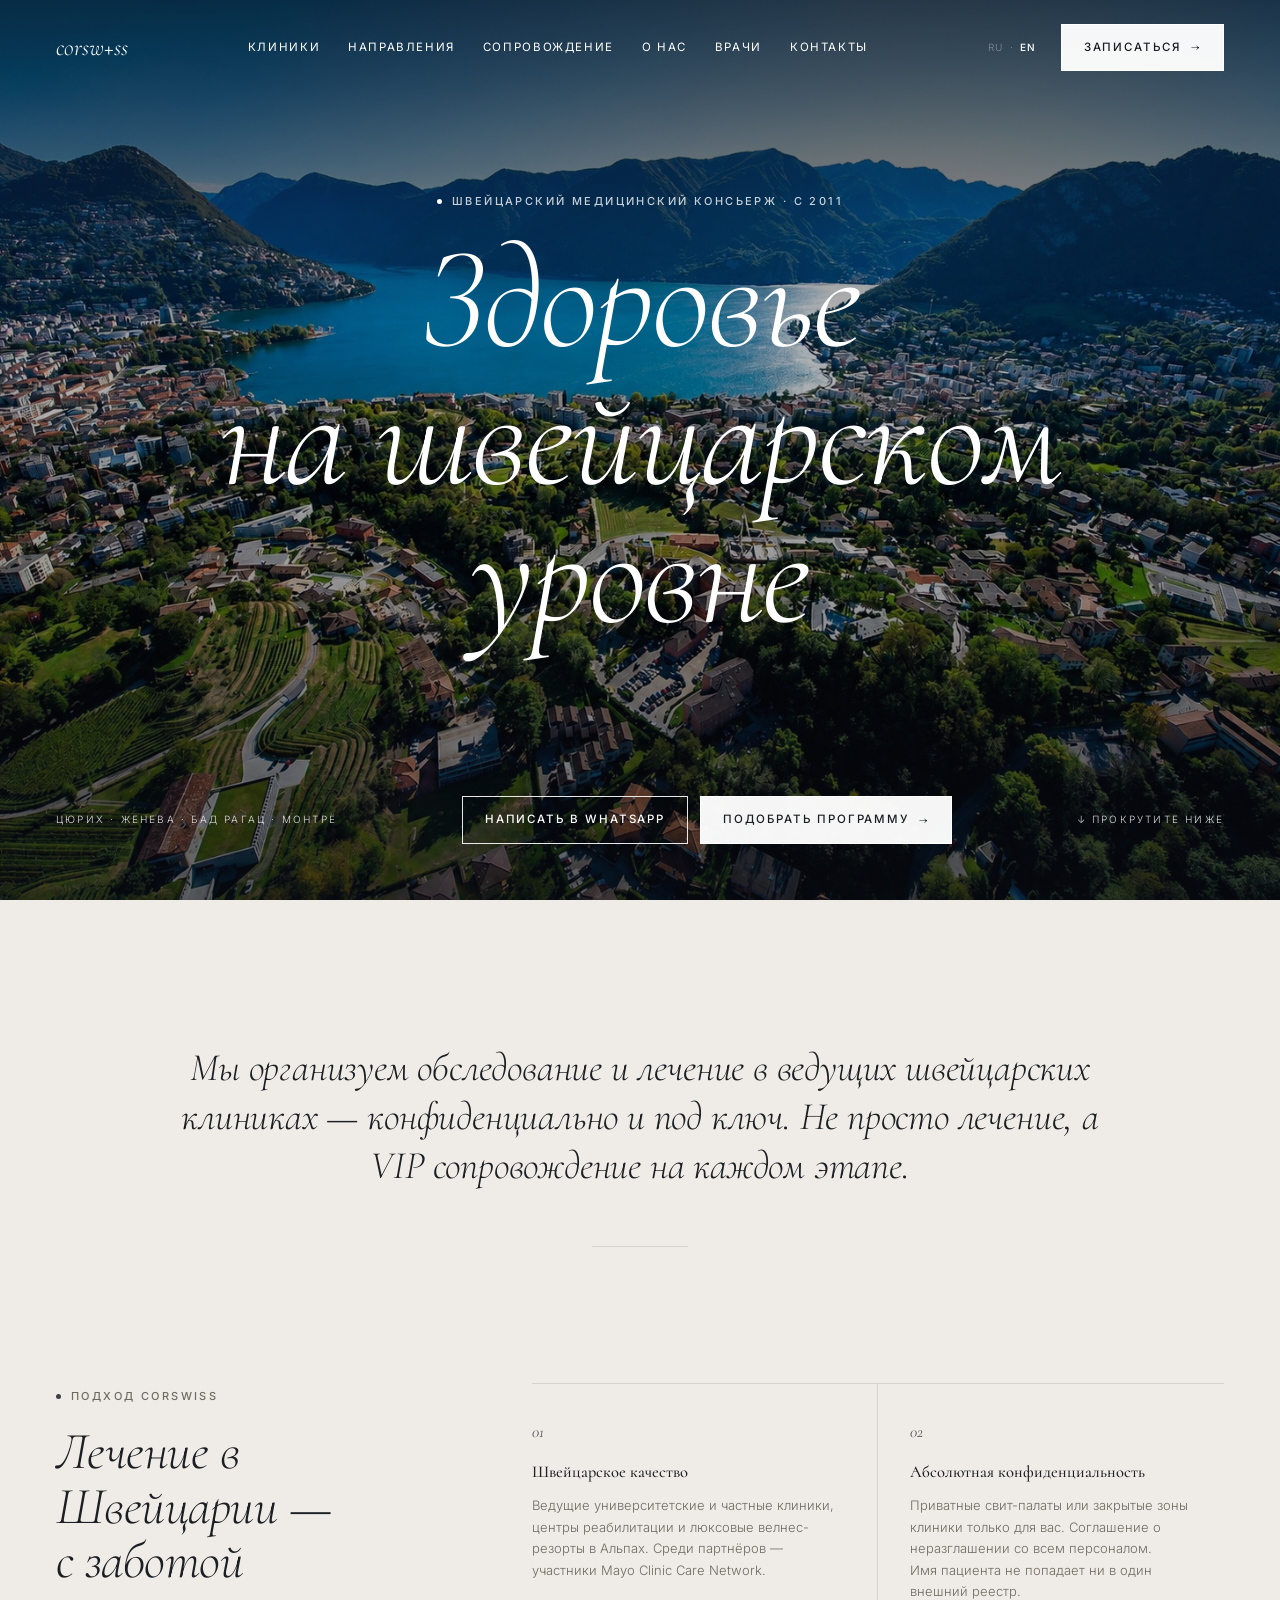
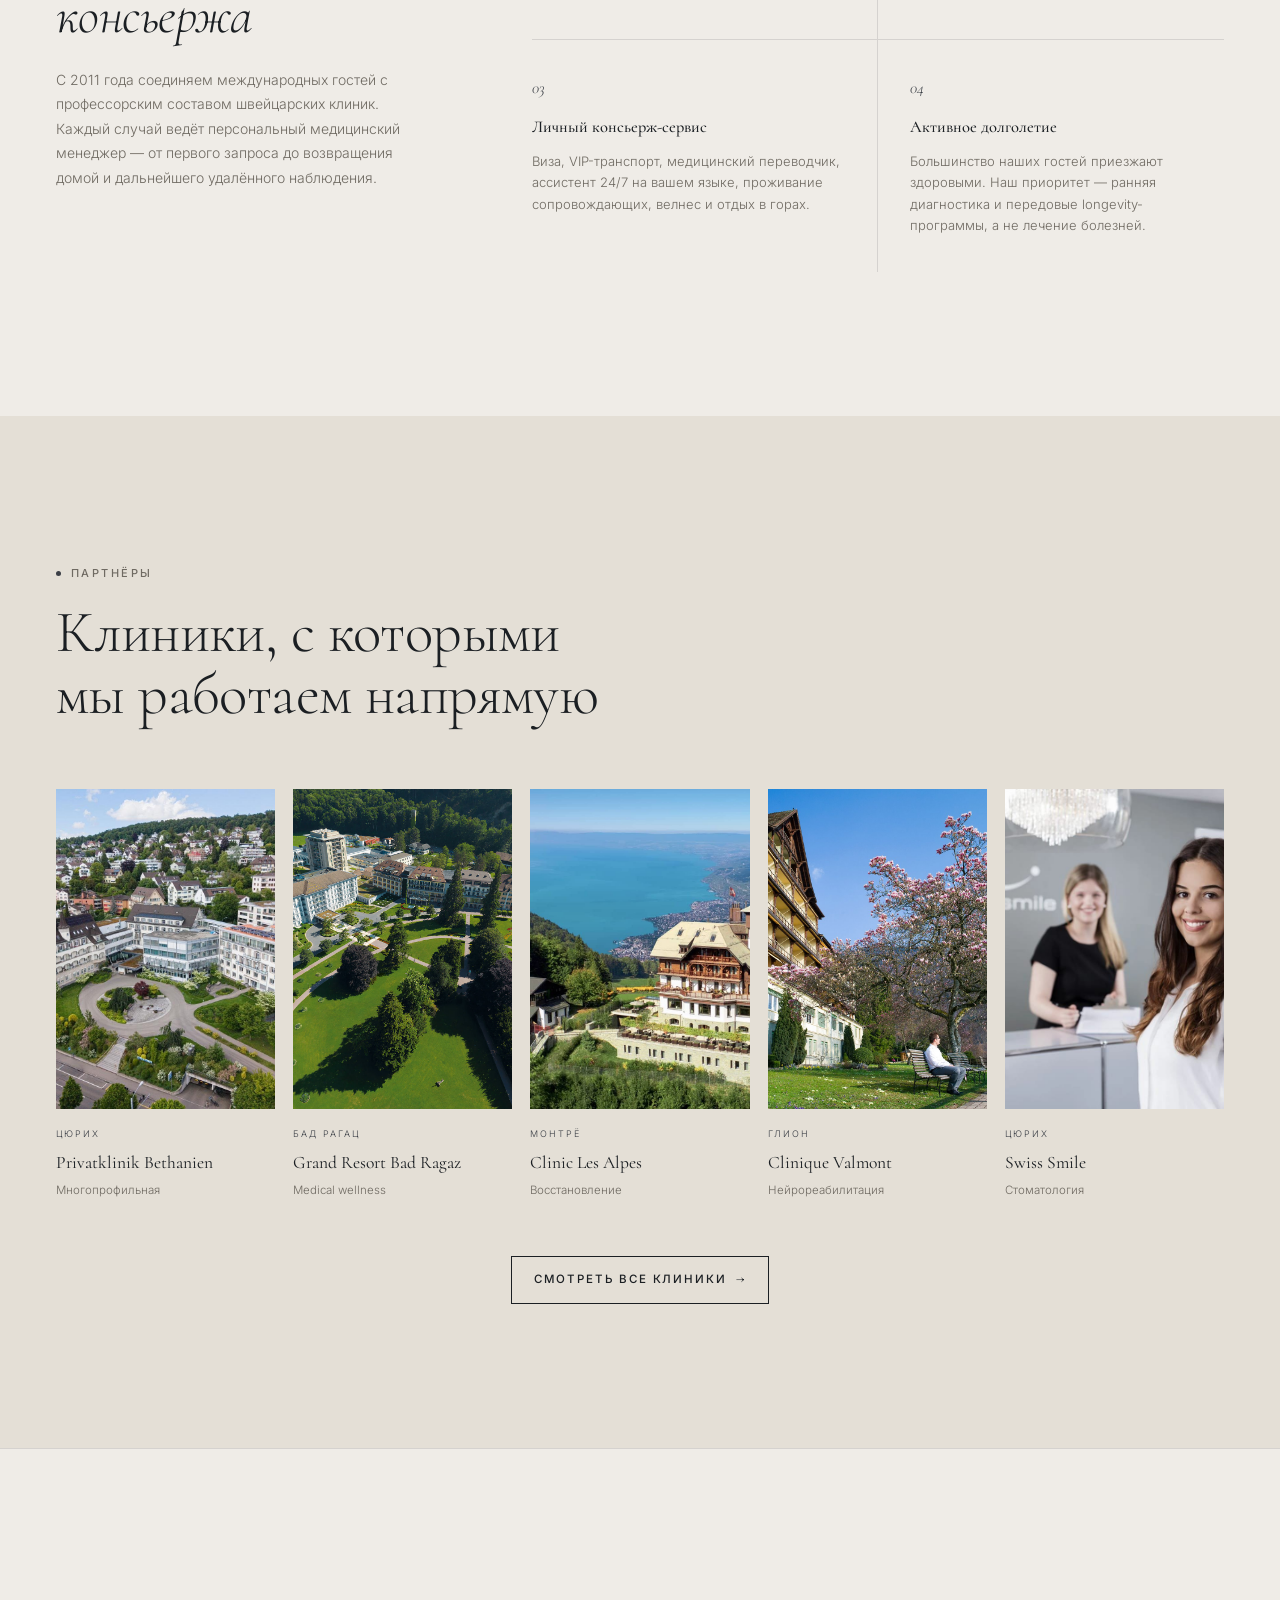
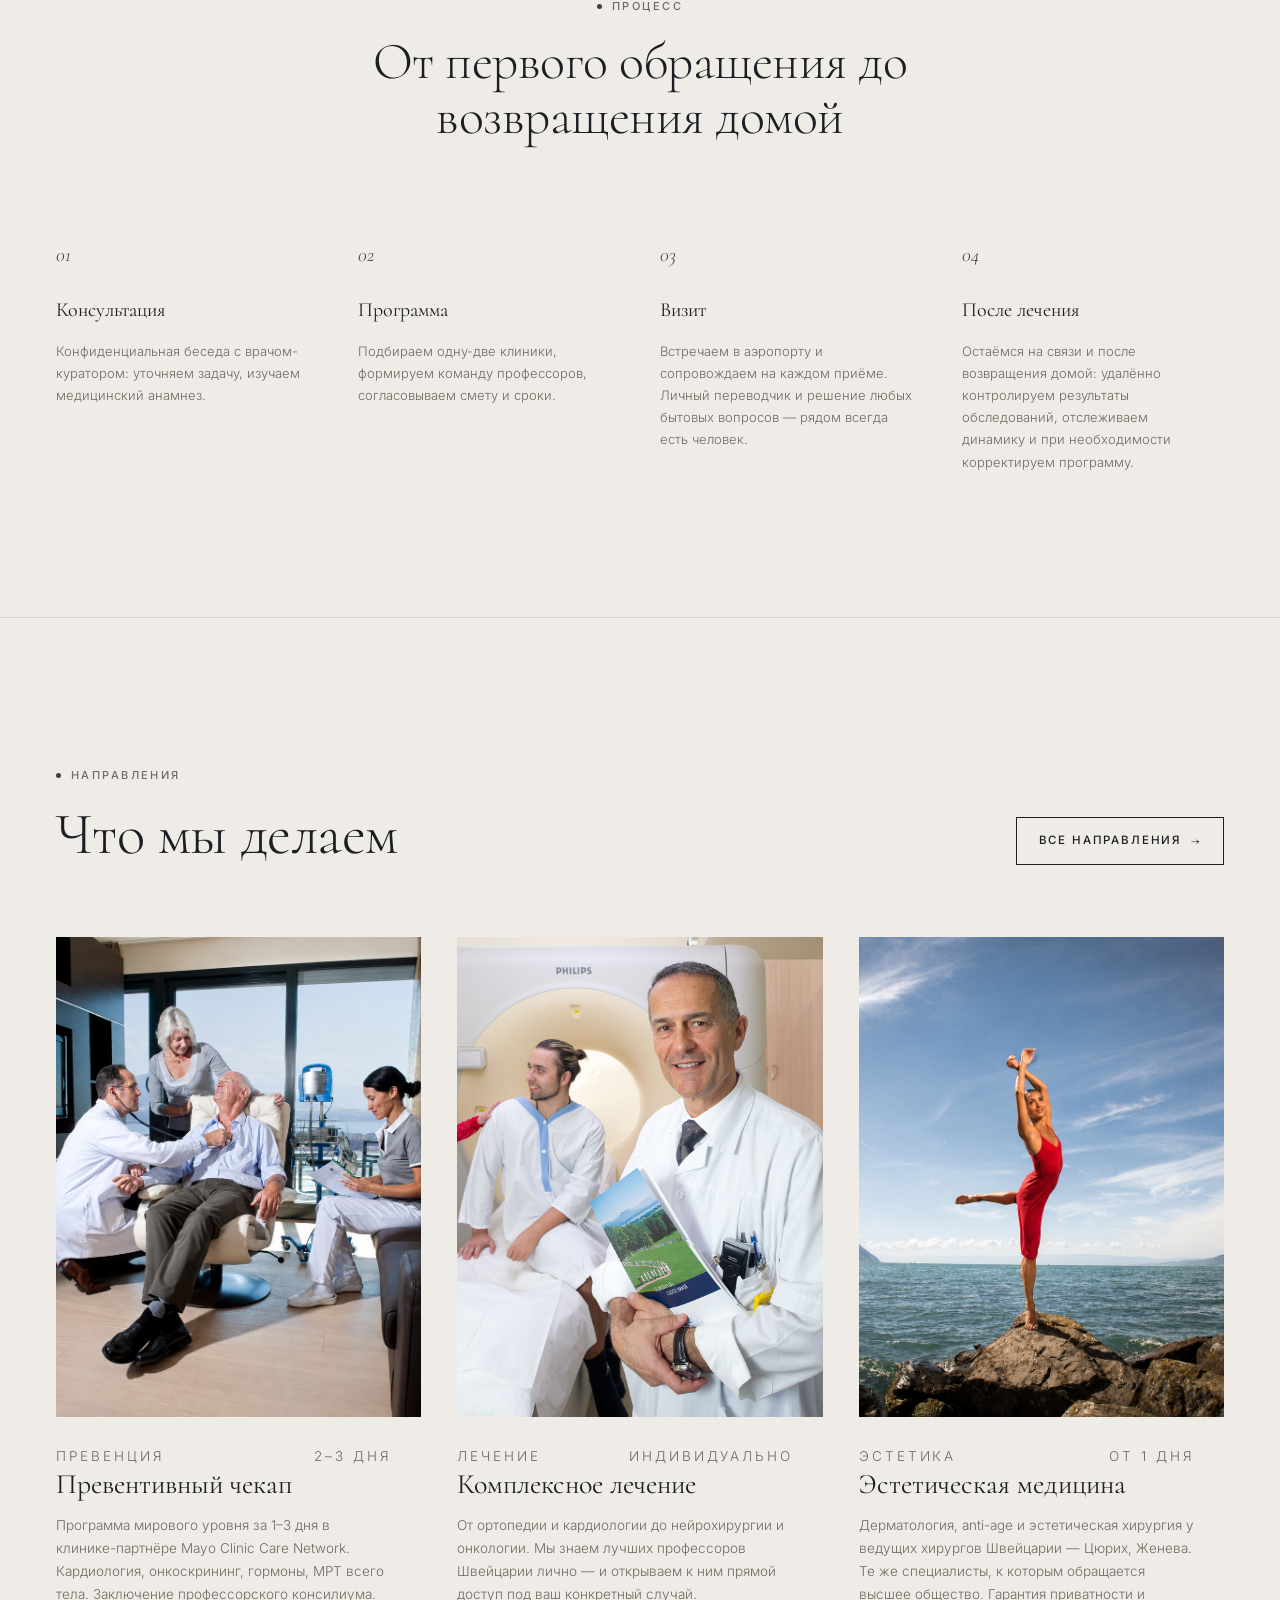
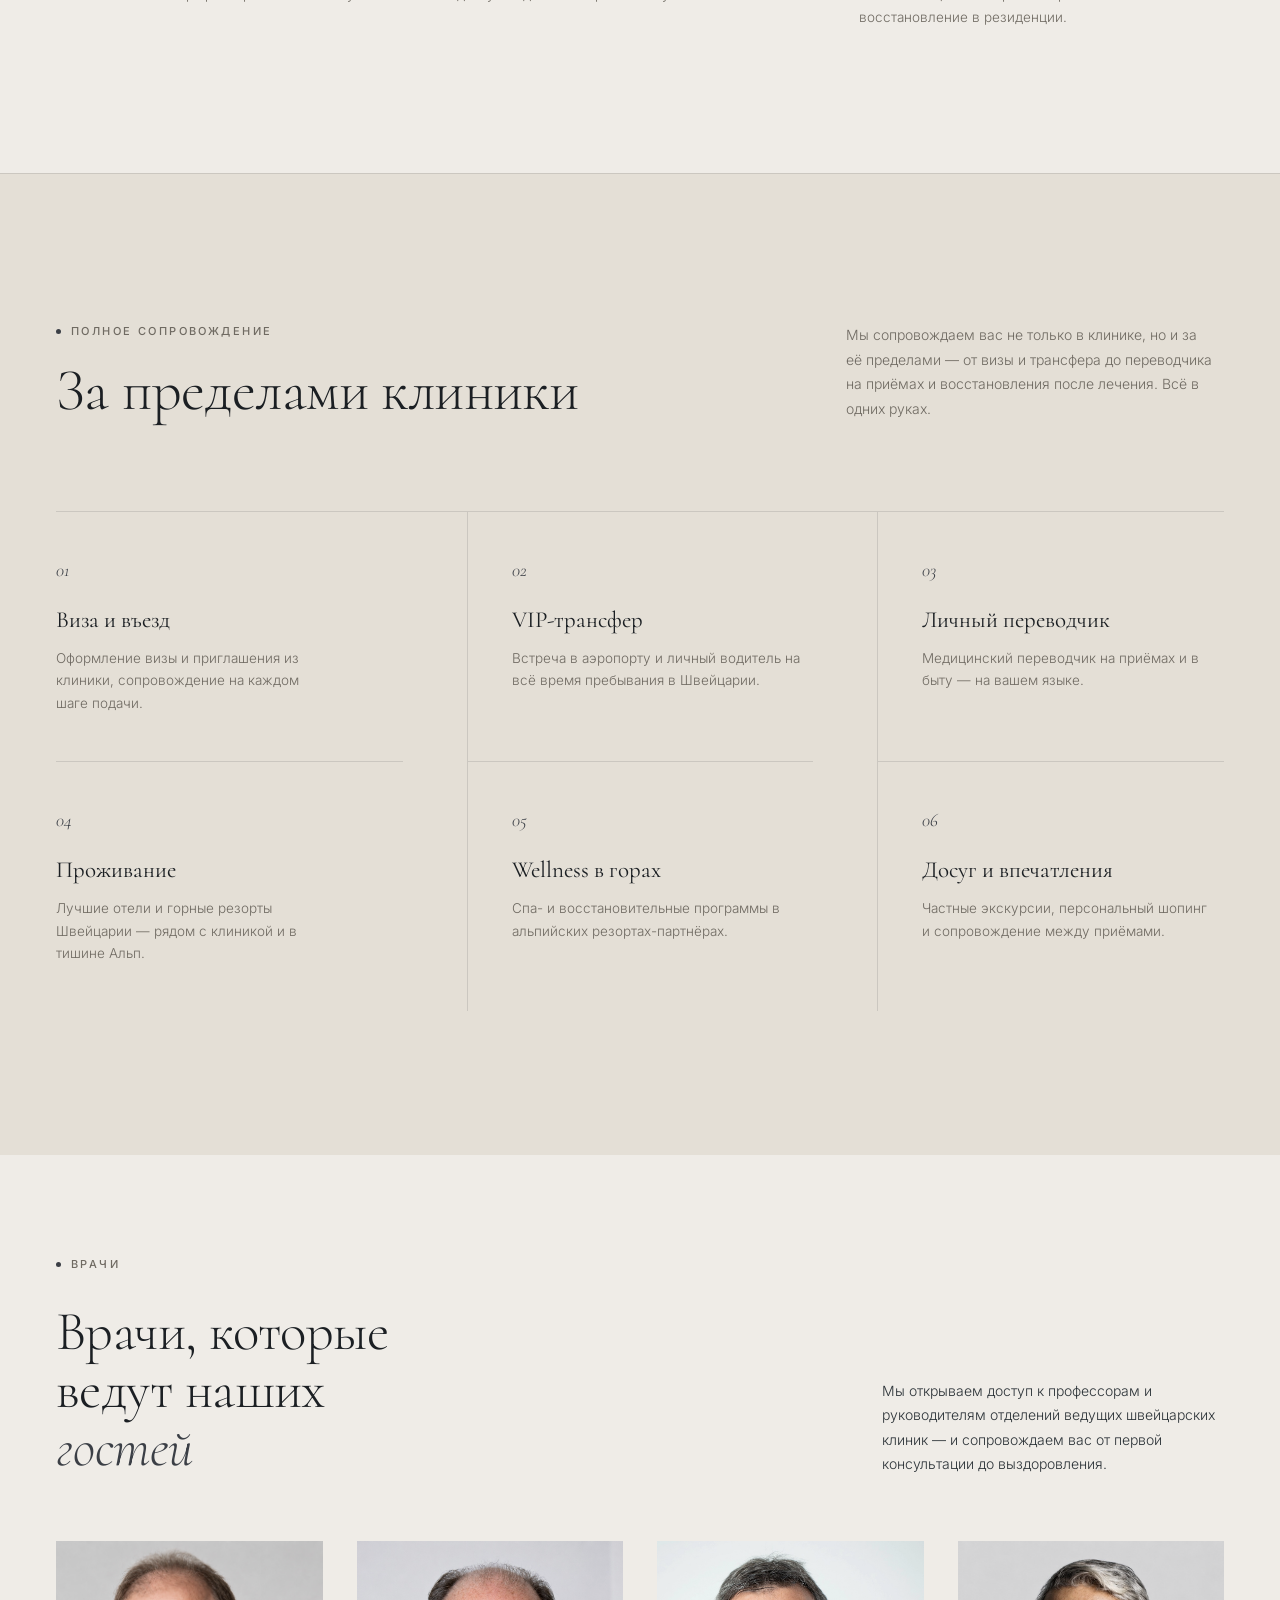
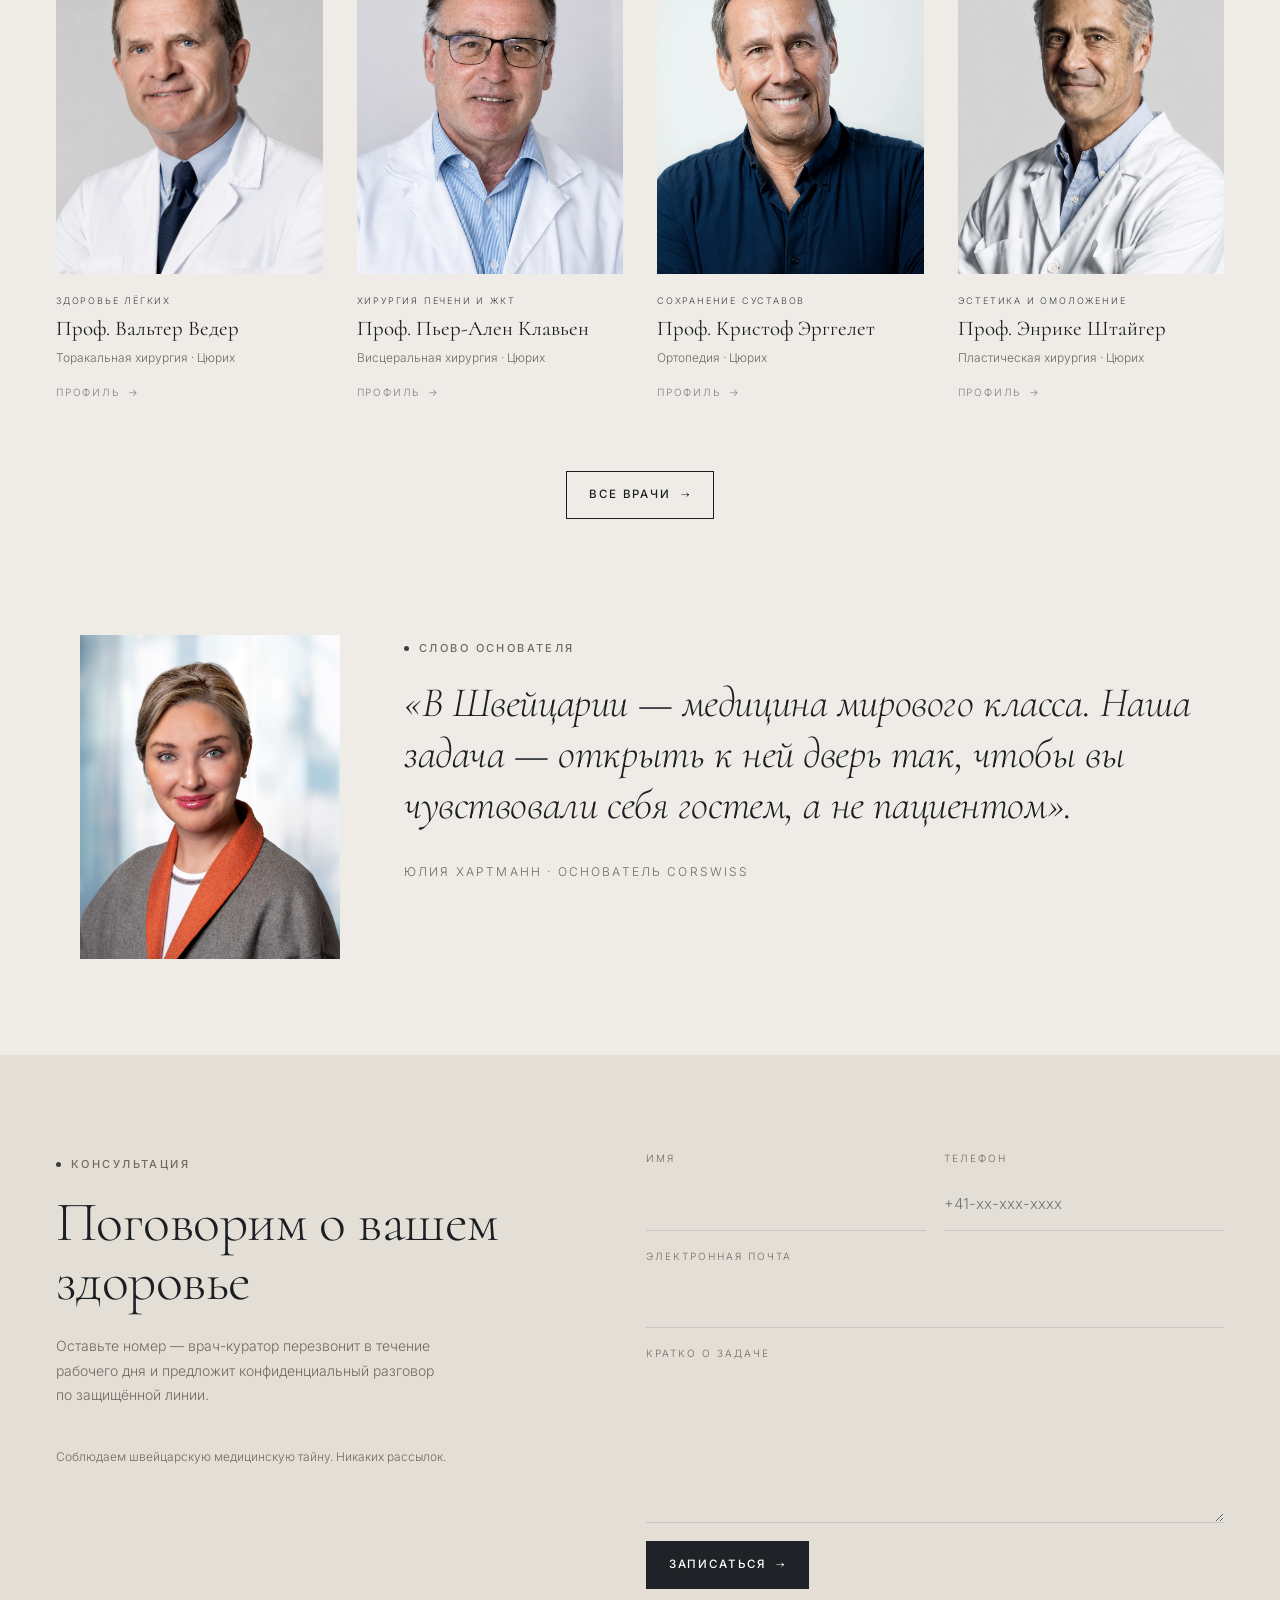
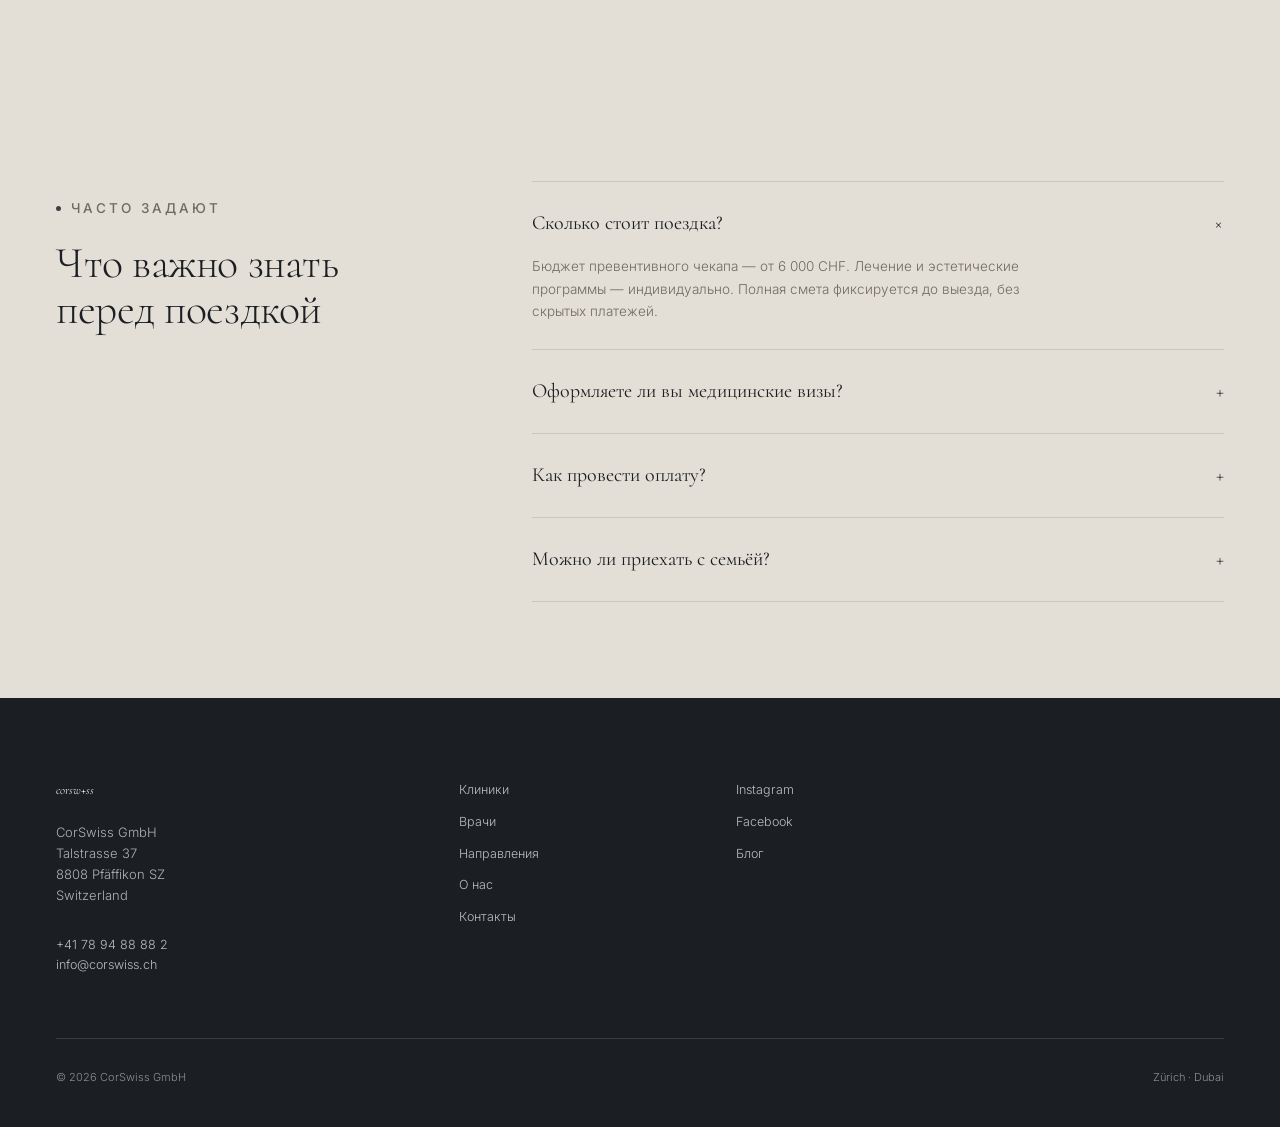
==== commit 217d1939: "adaptive layout" ====
--- a/index.html
+++ b/index.html
@@ -13,7 +13,11 @@
     <body>
         <header class="site-header site-header--over">
             <a class="logo" href="index.html">corsw<b>+</b>ss</a>
-            <nav class="site-nav" aria-label="Основная навигация">
+            <button class="nav-toggle" type="button" aria-expanded="false" aria-controls="site-nav" aria-label="Меню">
+                <span class="nav-toggle__bar" aria-hidden="true"></span>
+                <span class="nav-toggle__bar" aria-hidden="true"></span>
+            </button>
+            <nav class="site-nav" id="site-nav" aria-label="Основная навигация">
                 <ul>
                     <li><a href="clinics.html">Клиники</a></li>
                     <li><a href="specialties.html">Направления</a></li>
@@ -22,6 +26,11 @@
                     <li><a href="doctors.html">Врачи</a></li>
                     <li><a href="contacts.html">Контакты</a></li>
                 </ul>
+                <div class="site-nav__cta">
+                    <a class="btn" href="#book" data-book-open>Записаться <span class="arr" aria-hidden="true">→</span></a>
+                    <a class="btn site-nav__whatsapp" href="https://wa.me/41789488882" target="_blank" rel="noopener noreferrer">Написать в WhatsApp</a>
+                    <a class="site-nav__phone" href="tel:+41789488882">+41 78 94 88 88 2</a>
+                </div>
             </nav>
             <div class="header-side">
                 <nav class="lang" aria-label="Язык сайта">
@@ -40,12 +49,16 @@
             <div class="hero-full__inner">
                 <p class="eyebrow eyebrow--light">Швейцарский медицинский консьерж · с 2011</p>
                 <h1 class="display hero-full__title">
-                    <em class="italic">Здоровье на<br />швейцарском уровне</em>
+                    <em class="italic">Здоровье<br />на швейцарском<br />уровне</em>
                 </h1>
             </div>
             <div class="hero-full__meta">
                 <span>ЦЮРИХ · ЖЕНЕВА · БАД РАГАЦ · МОНТРЁ</span>
-                <a class="btn btn--light" href="#programs">Подобрать программу <span class="arr" aria-hidden="true">→</span></a>
+                <div class="hero-full__actions">
+                  <a class="btn btn--whatsapp" href="https://wa.me/41789488882" target="_blank" rel="noopener noreferrer">Написать в WhatsApp</a>
+
+                    <a class="btn btn--light" href="#programs">Подобрать программу <span class="arr" aria-hidden="true">→</span></a>
+                </div>
                 <span>↓ Прокрутите ниже</span>
             </div>
         </section>
@@ -404,11 +417,11 @@
                         <li><a href="blog.html">Блог</a></li>
                     </ul>
                 </nav>
-                <div class="footer-social">
+                <!-- <div class="footer-social">
                     <a href="mailto:info@corswiss.ch">Email</a>
                     <a href="https://wa.me/41789488882">WhatsApp</a>
                     <a href="#">Telegram</a>
-                </div>
+                </div> -->
             </div>
             <div class="footer-bottom">
                 <span>© 2026 CorSwiss GmbH</span>
--- a/css/style.css
+++ b/css/style.css
@@ -502,6 +502,18 @@
   border-color: #fff;
 }
 
+.btn--whatsapp {
+  background: transparent;
+  color: #fff;
+  border-color: rgba(255, 255, 255, 0.9);
+}
+
+.btn--whatsapp:hover {
+  background: #25d366;
+  border-color: #25d366;
+  color: #fff;
+}
+
 .btn--align-start {
   justify-self: start;
 }
@@ -516,7 +528,8 @@
   display: block;
   width: 100%;
   height: 100%;
-  object-fit: cover;
+  -o-object-fit: cover;
+     object-fit: cover;
 }
 
 .photo--portrait {
@@ -524,12 +537,14 @@
 }
 
 .photo__img--top {
-  object-position: center top;
+  -o-object-position: center top;
+     object-position: center top;
 }
 
 .photo__img--founder {
   filter: grayscale(0.18);
-  object-position: center 28%;
+  -o-object-position: center 28%;
+     object-position: center 28%;
 }
 
 .photo__img--zoom {
@@ -555,12 +570,18 @@
 
 .crumbs {
   display: flex;
+  flex-wrap: nowrap;
   gap: 12px;
   align-items: center;
   font-size: 10px;
   letter-spacing: 0.22em;
   text-transform: uppercase;
   color: var(--muted);
+  white-space: nowrap;
+}
+
+.crumbs > * {
+  flex-shrink: 0;
 }
 
 .crumbs a {
@@ -701,7 +722,7 @@
 }
 
 .site-header--over.is-scrolled .logo,
-.site-header--over.is-scrolled .site-nav a {
+.site-header--over.is-scrolled .site-nav ul a {
   color: var(--ink);
 }
 
@@ -796,7 +817,7 @@
 
 .site-header--over .logo,
 .site-header--over .logo b,
-.site-header--over .site-nav a {
+.site-header--over .site-nav ul a {
   color: #fff;
 }
 
@@ -815,6 +836,36 @@
 }
 
 .nav-toggle {
+  display: none;
+  align-content: center;
+  gap: 6px;
+  width: 44px;
+  height: 44px;
+  margin: 0;
+  padding: 0 10px;
+  background: none;
+  border: 0;
+  cursor: pointer;
+  color: var(--ink);
+  flex-shrink: 0;
+}
+
+.nav-toggle__bar {
+  display: block;
+  height: 1px;
+  background: currentColor;
+  transition: transform 0.3s ease, opacity 0.3s ease;
+}
+
+.site-header--over .nav-toggle {
+  color: #fff;
+}
+
+.site-header--over.is-scrolled .nav-toggle {
+  color: var(--ink);
+}
+
+.site-nav__cta {
   display: none;
 }
 
@@ -904,7 +955,8 @@
 /* Титульный экран с фотографией */
 .hero-full {
   position: relative;
-  min-height: 920px;
+  height: 100svh;
+  min-height: 100svh;
   overflow: hidden;
   background: #0a1220;
   display: grid;
@@ -915,8 +967,10 @@
   inset: 0;
   width: 100%;
   height: 100%;
-  object-fit: cover;
-  object-position: center 38%;
+  -o-object-fit: cover;
+     object-fit: cover;
+  -o-object-position: center 38%;
+     object-position: center 38%;
   filter: brightness(0.78) saturate(1.02);
 }
 
@@ -927,11 +981,22 @@
 }
 
 .hero-full__inner {
-  position: relative;
-  align-self: center;
+  position: absolute;
+  inset: 0;
+  z-index: 1;
+  display: flex;
+  flex-direction: column;
+  align-items: center;
+  justify-content: center;
   text-align: center;
   color: #fff;
-  padding-block: 0;
+  padding-inline: var(--gut);
+  padding-bottom: 7vh;
+  pointer-events: none;
+}
+
+.hero-full__inner > * {
+  pointer-events: auto;
 }
 
 .hero-full__title {
@@ -944,17 +1009,26 @@
 
 .hero-full__meta {
   position: absolute;
+  z-index: 2;
   left: max(var(--gut), (100% - var(--container)) / 2);
   right: max(var(--gut), (100% - var(--container)) / 2);
   bottom: var(--s7);
   display: flex;
   justify-content: space-between;
-  align-items: flex-end;
+  align-items: center;
   gap: var(--s10);
   color: rgba(255, 255, 255, 0.85);
   font-size: 10px;
   letter-spacing: 0.22em;
   text-transform: uppercase;
+}
+
+.hero-full__actions {
+  display: flex;
+  flex-wrap: wrap;
+  gap: 12px;
+  align-items: center;
+  justify-content: center;
 }
 
 /* Текстовый титул внутренних страниц */
@@ -1149,7 +1223,8 @@
 .beyond {
   display: grid;
   grid-template-columns: repeat(3, minmax(0, 1fr));
-  column-gap: var(--s8);
+  -moz-column-gap: var(--s8);
+       column-gap: var(--s8);
   border-top: 1px solid var(--line);
 }
 
@@ -1210,7 +1285,8 @@
   inset: 0;
   width: 100%;
   height: 100%;
-  object-fit: cover;
+  -o-object-fit: cover;
+     object-fit: cover;
   transform: scale(1);
   transform-origin: center center;
   filter: grayscale(18%) contrast(1.02);
@@ -1631,7 +1707,8 @@
 .svc-list {
   display: grid;
   grid-template-columns: 1fr 1fr;
-  column-gap: 90px;
+  -moz-column-gap: 90px;
+       column-gap: 90px;
 }
 
 .svc-list > article {
@@ -1759,19 +1836,23 @@
 }
 
 .photo__img--transfer {
-  object-position: 50% 55%;
+  -o-object-position: 50% 55%;
+     object-position: 50% 55%;
 }
 
 .photo__img--eden {
-  object-position: 50% 45%;
+  -o-object-position: 50% 45%;
+     object-position: 50% 45%;
 }
 
 .photo__img--chenot {
-  object-position: 50% 55%;
+  -o-object-position: 50% 55%;
+     object-position: 50% 55%;
 }
 
 .photo__img--medicine {
-  object-position: 58% 30%;
+  -o-object-position: 58% 30%;
+     object-position: 58% 30%;
 }
 
 /* Контакты */
@@ -2187,7 +2268,8 @@
 
 .svc-list--single {
   grid-template-columns: 1fr;
-  column-gap: 0;
+  -moz-column-gap: 0;
+       column-gap: 0;
 }
 
 .section-head--recognition {
@@ -2743,6 +2825,10 @@
   border-bottom-color: rgba(255, 255, 255, 0.4);
 }
 
+.cta-band .input--on-dark::-moz-placeholder {
+  color: rgba(255, 255, 255, 0.55);
+}
+
 .cta-band .input--on-dark::placeholder {
   color: rgba(255, 255, 255, 0.55);
 }
@@ -2762,7 +2848,8 @@
 }
 
 .photo__img--mid {
-  object-position: center 30%;
+  -o-object-position: center 30%;
+     object-position: center 30%;
 }
 
 .pkg-table-wrap {
@@ -2963,7 +3050,8 @@
 .svc-diamond {
   display: grid;
   grid-template-columns: 1fr 1fr;
-  column-gap: var(--s8);
+  -moz-column-gap: var(--s8);
+       column-gap: var(--s8);
 }
 
 .svc-diamond > div {
@@ -3039,6 +3127,9 @@
   .hero-full__title {
     font-size: 103px;
   }
+  .display--lg {
+    font-size: 46px;
+  }
   .section-head__title {
     font-size: 48px;
   }
@@ -3065,17 +3156,31 @@
     font-size: 10.5px;
   }
   .hero-full {
-    min-height: 680px;
+    height: 100svh;
+    min-height: 100svh;
   }
   .hero-full__title {
     font-size: 77px;
   }
   .hero-full__meta {
     flex-direction: column;
-    align-items: flex-start;
+    align-items: center;
+    text-align: center;
     gap: var(--s3);
   }
-  .hero-text__title,
+  .hero-full__actions {
+    width: 100%;
+    flex-direction: column;
+    align-items: stretch;
+  }
+  .hero-full__actions .btn {
+    width: 100%;
+    justify-content: center;
+    box-sizing: border-box;
+  }
+  .hero-text__title {
+    font-size: 44px;
+  }
   .statement p {
     font-size: 37px;
   }
@@ -3086,10 +3191,19 @@
     font-size: 40px;
   }
   .display--82 {
-    font-size: 56px;
+    font-size: 48px;
   }
   .display--72 {
-    font-size: 52px;
+    font-size: 44px;
+  }
+  .display--52,
+  .display--xl,
+  .display--consult {
+    font-size: 40px;
+  }
+  .display--lg,
+  .display--md {
+    font-size: 36px;
   }
   .page-intro__body {
     padding-block: 40px 80px;
@@ -3145,12 +3259,16 @@
   }
   .svc-list {
     grid-template-columns: 1fr;
-    column-gap: 0;
-  }
-  .founder-split,
+    -moz-column-gap: 0;
+         column-gap: 0;
+  }
+  .founder-split {
+    grid-template-columns: 1fr;
+    gap: var(--s6);
+  }
   .svc-diamond {
     grid-template-columns: 1fr;
-    gap: var(--s6);
+    gap: 0;
   }
   .sticky-fig {
     position: static;
@@ -3181,41 +3299,285 @@
   body {
     font-size: 13.5px;
   }
+  .section {
+    padding-block: var(--s8);
+  }
+  .section--tight,
+  .section--blog-feature {
+    padding-block: var(--s6);
+  }
+  .section--lead {
+    padding-top: var(--s8);
+  }
+  .section--founder {
+    padding-bottom: var(--s8);
+  }
+  .section--prose {
+    padding-block: 32px 42px;
+  }
+  .section--team {
+    padding-block: 48px;
+  }
+  .page-intro {
+    padding-top: var(--s5);
+  }
+  .page-intro__body {
+    padding-block: 22px 42px;
+  }
+  .hero-text {
+    padding-block: var(--s4) var(--s8);
+  }
+  .crumbs {
+    width: calc(100% + 2 * var(--gut));
+    max-width: none;
+    margin-inline: calc(0px - var(--gut));
+    padding-inline: var(--gut);
+    overflow-x: auto;
+    overflow-y: hidden;
+    -webkit-overflow-scrolling: touch;
+    overscroll-behavior-x: contain;
+    scrollbar-width: none;
+    -webkit-mask-image: linear-gradient(to right, #000 0, #000 calc(100% - 40px), transparent);
+            mask-image: linear-gradient(to right, #000 0, #000 calc(100% - 40px), transparent);
+  }
+  .crumbs::-webkit-scrollbar {
+    display: none;
+  }
+  .crumbs > *:last-child {
+    padding-right: 40px;
+  }
+  .statement {
+    padding-block: var(--s8) var(--s4);
+  }
+  .statement .rule {
+    margin-top: var(--s5);
+  }
+  .section-head--spaced {
+    margin-bottom: 48px;
+  }
+  .section-head--wide {
+    margin-bottom: 60px;
+  }
+  .section-head--doctors {
+    margin: 20px 0 var(--s5);
+  }
+  #consult {
+    padding-block: var(--s8);
+  }
+  .site-footer {
+    padding-block: 32px 20px;
+  }
+  .site-footer .logo {
+    font-size: 26px;
+  }
+  .footer-grid {
+    gap: 24px;
+    padding-bottom: 24px;
+  }
+  .footer-note {
+    margin-top: 12px;
+  }
+  .footer-contact {
+    margin-top: 16px;
+  }
+  .footer-bottom {
+    padding-top: 16px;
+  }
+  .header-side .btn {
+    display: none;
+  }
   .site-header {
-    flex-wrap: wrap;
-    row-gap: var(--s2);
+    flex-wrap: nowrap;
+    gap: var(--s2);
+    z-index: 100;
+  }
+  .header-side {
+    margin-left: auto;
+    position: relative;
+    z-index: 110;
+  }
+  .site-header .logo {
+    position: relative;
+    z-index: 110;
+  }
+  .nav-toggle {
+    display: grid;
+    order: 2;
+    margin-right: -10px;
+    position: relative;
+    z-index: 110;
+  }
+  .nav-toggle[aria-expanded=true] .nav-toggle__bar:first-child {
+    transform: translateY(3.5px) rotate(45deg);
+  }
+  .nav-toggle[aria-expanded=true] .nav-toggle__bar:last-child {
+    transform: translateY(-3.5px) rotate(-45deg);
   }
   .site-nav {
-    order: 3;
+    position: fixed;
+    inset: 0;
+    z-index: 90;
+    order: 0;
+    width: auto;
+    display: grid;
+    align-content: start;
+    justify-items: start;
+    padding: calc(var(--header-h) + 12px) var(--gut) var(--s10);
+    background: var(--bg);
+    transform: translateX(100%);
+    visibility: hidden;
+    transition: transform 0.35s cubic-bezier(0.2, 0.7, 0.2, 1), visibility 0.35s;
+  }
+  .nav-open .site-nav {
+    transform: none;
+    visibility: visible;
+  }
+  .site-nav ul {
+    flex-direction: column;
+    align-items: flex-start;
+    gap: 4px;
     width: 100%;
-  }
-  .site-nav ul {
-    flex-wrap: wrap;
-    gap: 12px 18px;
-  }
-  .header-side .btn {
-    padding: 12px 16px;
-    font-size: 10px;
+    font-size: 15px;
+    letter-spacing: 0.1em;
+  }
+  .site-nav ul a {
+    display: flex;
+    align-items: center;
+    min-height: 44px;
+    padding: 12px 0;
+    margin: 0;
+    color: var(--ink);
+  }
+  .site-nav ul a::after {
+    left: 0;
+    right: 0;
+    bottom: 8px;
+  }
+  .site-header--over .site-nav ul a {
+    color: var(--ink);
+  }
+  .site-nav__cta {
+    display: grid;
+    gap: 32px;
+    width: 100%;
+    margin-top: var(--s5);
+    padding-top: var(--s5);
+    border-top: 1px solid var(--line);
+    justify-items: stretch;
+  }
+  .site-nav__cta .btn,
+  .site-header--over .site-nav__cta .btn {
+    width: 100%;
+    justify-content: center;
+    padding: 14px 20px;
+    box-sizing: border-box;
+    background: var(--accent-deep);
+    border-color: var(--accent-deep);
+    color: #fff;
+  }
+  .site-nav__whatsapp,
+  .site-header--over .site-nav__whatsapp {
+    background: transparent;
+    color: var(--ink);
+    border-color: var(--ink);
+  }
+  .site-nav__whatsapp:hover,
+  .site-header--over .site-nav__whatsapp:hover {
+    background: #1f8f4a;
+    border-color: #1f8f4a;
+    color: #fff;
+  }
+  .site-nav__phone,
+  .site-header--over .site-nav a.site-nav__phone {
+    display: flex;
+    align-items: center;
+    justify-content: flex-start;
+    min-height: 44px;
+    font-family: var(--serif);
+    font-style: italic;
+    font-size: 22px;
+    font-weight: 400;
+    letter-spacing: 0.02em;
+    text-transform: none;
+    color: var(--ink);
+  }
+  .nav-open {
+    overflow: hidden;
+  }
+  .nav-open .site-header--over .logo,
+  .nav-open .site-header--over .logo b,
+  .nav-open .site-header--over .nav-toggle {
+    color: var(--ink);
+  }
+  .nav-open .site-header--over .logo b {
+    color: var(--accent);
+  }
+  .nav-open .site-header--over .lang a[aria-current=true] {
+    color: var(--muted);
+    font-weight: 300;
+  }
+  .nav-open .site-header--over .lang a:not([aria-current=true]) {
+    color: var(--ink);
+    font-weight: 500;
+  }
+  .nav-open .site-header--over .lang__sep {
+    color: var(--muted);
+  }
+  .chip {
+    min-height: 44px;
   }
   .hero-full {
-    min-height: 560px;
+    height: 100svh;
+    min-height: 100svh;
   }
   .hero-full__title {
-    font-size: 44px;
+    font-size: 48px;
   }
   .hero-full__meta {
-    position: static;
-    padding-block: var(--s4) var(--s6);
-    padding-inline: max(var(--gut), (100% - var(--container)) / 2);
+    position: absolute;
+    left: var(--gut);
+    right: var(--gut);
+    bottom: var(--s4);
+    padding: 0;
+    flex-direction: column;
+    align-items: center;
+    text-align: center;
+    gap: var(--s3);
+  }
+  .hero-full__actions {
+    width: 100%;
+    flex-direction: column;
+    align-items: stretch;
+  }
+  .hero-full__actions .btn {
+    width: 100%;
+    justify-content: center;
+    box-sizing: border-box;
   }
   .hero-full__inner {
-    padding-top: var(--s18);
-  }
-  .hero-text {
-    padding-top: var(--s4);
-  }
-  .hero-text__title {
+    padding-inline: var(--gut);
+    padding-bottom: 17vh;
+  }
+  .hero-full .eyebrow::before {
+    display: none;
+  }
+  .hero-text__title,
+  .article-title,
+  .doctor-hero__title {
+    font-size: 34px;
+    line-height: 1.12;
+  }
+  .display--52,
+  .display--xl,
+  .display--lg,
+  .display--md,
+  .display--consult {
     font-size: 28px;
+    line-height: 1.12;
+    letter-spacing: 0;
+  }
+  .display--lg br {
+    display: none;
   }
   .contact-phone {
     font-size: 32px;
@@ -3228,9 +3590,6 @@
   }
   .contact-office__title {
     font-size: 26px;
-  }
-  .article-title {
-    font-size: 32px;
   }
   .article-lede {
     font-size: 15px;
@@ -3320,11 +3679,12 @@
   }
   .book-modal {
     padding: 20px;
-    align-items: flex-end;
+    align-items: center;
+    justify-content: center;
   }
   .book-modal__dialog {
     width: 100%;
-    max-height: min(92vh, 100%);
+    max-height: min(88vh, 100%);
     padding: var(--s4) var(--s4) var(--s4);
   }
   .book-modal__row {
@@ -3335,10 +3695,10 @@
     font-size: 26px;
   }
   .display--82 {
-    font-size: 36px;
+    font-size: 34px;
   }
   .display--72 {
-    font-size: 36px;
+    font-size: 28px;
   }
   .display--sub {
     font-size: 24px;
@@ -3350,17 +3710,13 @@
   .prose-body--team {
     font-size: 20px;
   }
-  .page-intro__body {
-    padding-block: 32px 64px;
-  }
-  .section--prose {
-    padding-block: 48px 64px;
-  }
-  .section--team {
-    padding-block: 72px;
-  }
   .svc-diamond__footer {
-    margin-top: 48px;
+    margin-top: 32px;
+  }
+  .svc-diamond > div {
+    grid-template-columns: 22px 1fr;
+    gap: 12px;
+    padding: 18px 0;
   }
   .statement p {
     font-size: 24px;
@@ -3382,18 +3738,31 @@
   .adv-list > article,
   .adv-list > article:nth-child(odd) {
     border-right: 0;
-    padding: var(--s3) 0;
+    padding: 16px 0;
   }
   .adv-list > article:nth-child(even) {
     padding-left: 0;
+  }
+  .beyond > article {
+    padding-block: 18px 20px;
+  }
+  .beyond .num {
+    margin-bottom: 10px;
   }
   .beyond > article:nth-child(even) {
     border-left: 0;
     padding-left: 0;
   }
+  .beyond > article:nth-last-child(-n+2) {
+    border-bottom: 1px solid var(--line);
+  }
+  .beyond > article:last-child {
+    border-bottom: 0;
+  }
   .row-link {
     grid-template-columns: 1fr;
     gap: 10px;
+    padding-block: 18px;
   }
   .row-link__arr {
     justify-self: start;
@@ -3424,5 +3793,113 @@
     gap: 10px;
   }
 }
-
-/*# sourceMappingURL=style.css.map */
+@media (prefers-reduced-motion: reduce) {
+  .site-nav {
+    transition-duration: 0.01ms;
+  }
+}
+/* small phones — пол 320px, отдельного media на 320 нет */
+@media (max-width: 400px) {
+  :root {
+    --gut: 16px;
+  }
+  body {
+    font-size: 13px;
+  }
+  .hero-full__title {
+    font-size: 46px;
+  }
+  .hero-text__title,
+  .article-title,
+  .doctor-hero__title,
+  .display--82 {
+    font-size: 32px;
+    line-height: 1.12;
+  }
+  .statement p {
+    font-size: 22px;
+  }
+  .section-head__title {
+    font-size: 26px;
+  }
+  .cta-band h2 {
+    font-size: 24px;
+  }
+  .card h3 {
+    font-size: 20px;
+  }
+  .founder blockquote {
+    font-size: 22px;
+  }
+  .faq summary {
+    font-size: 15px;
+  }
+  .display--72,
+  .display--52,
+  .display--xl,
+  .display--lg,
+  .display--md,
+  .display--consult {
+    font-size: 24px;
+    letter-spacing: 0;
+  }
+  .display--sub {
+    font-size: 20px;
+  }
+  .blog-feature__title,
+  .clinic-partner__title {
+    font-size: 28px;
+  }
+  .contact-phone {
+    font-size: 26px;
+  }
+  .contact-email,
+  .contact-form__title,
+  .doctor-clinic__title,
+  .specialty-about__title,
+  .specialty-faq__title,
+  .specialty-process__title,
+  .clinic-about__title,
+  .clinic-section-head__title,
+  .clinic-feature__title,
+  .checkup-clinic__title,
+  .book-modal__title {
+    font-size: 24px;
+  }
+  .stat__value {
+    font-size: 32px;
+  }
+  .site-nav ul {
+    font-size: 14px;
+  }
+  .footer-note,
+  .footer-contact {
+    max-width: none;
+  }
+  .founder .photo,
+  .consult .input,
+  .cta-band .input {
+    width: 100%;
+    max-width: none;
+  }
+  .svc-list > article {
+    grid-template-columns: 1fr;
+    gap: 8px;
+    padding-block: 16px;
+  }
+  .svc-diamond > div {
+    grid-template-columns: 22px 1fr;
+    gap: 12px;
+    padding: 18px 0;
+  }
+  .row-link:hover {
+    padding-left: 0;
+  }
+  .photo__caption {
+    flex-direction: column;
+    gap: 4px;
+  }
+  .specialties-all__list {
+    grid-template-columns: 1fr;
+  }
+}/*# sourceMappingURL=style.css.map */
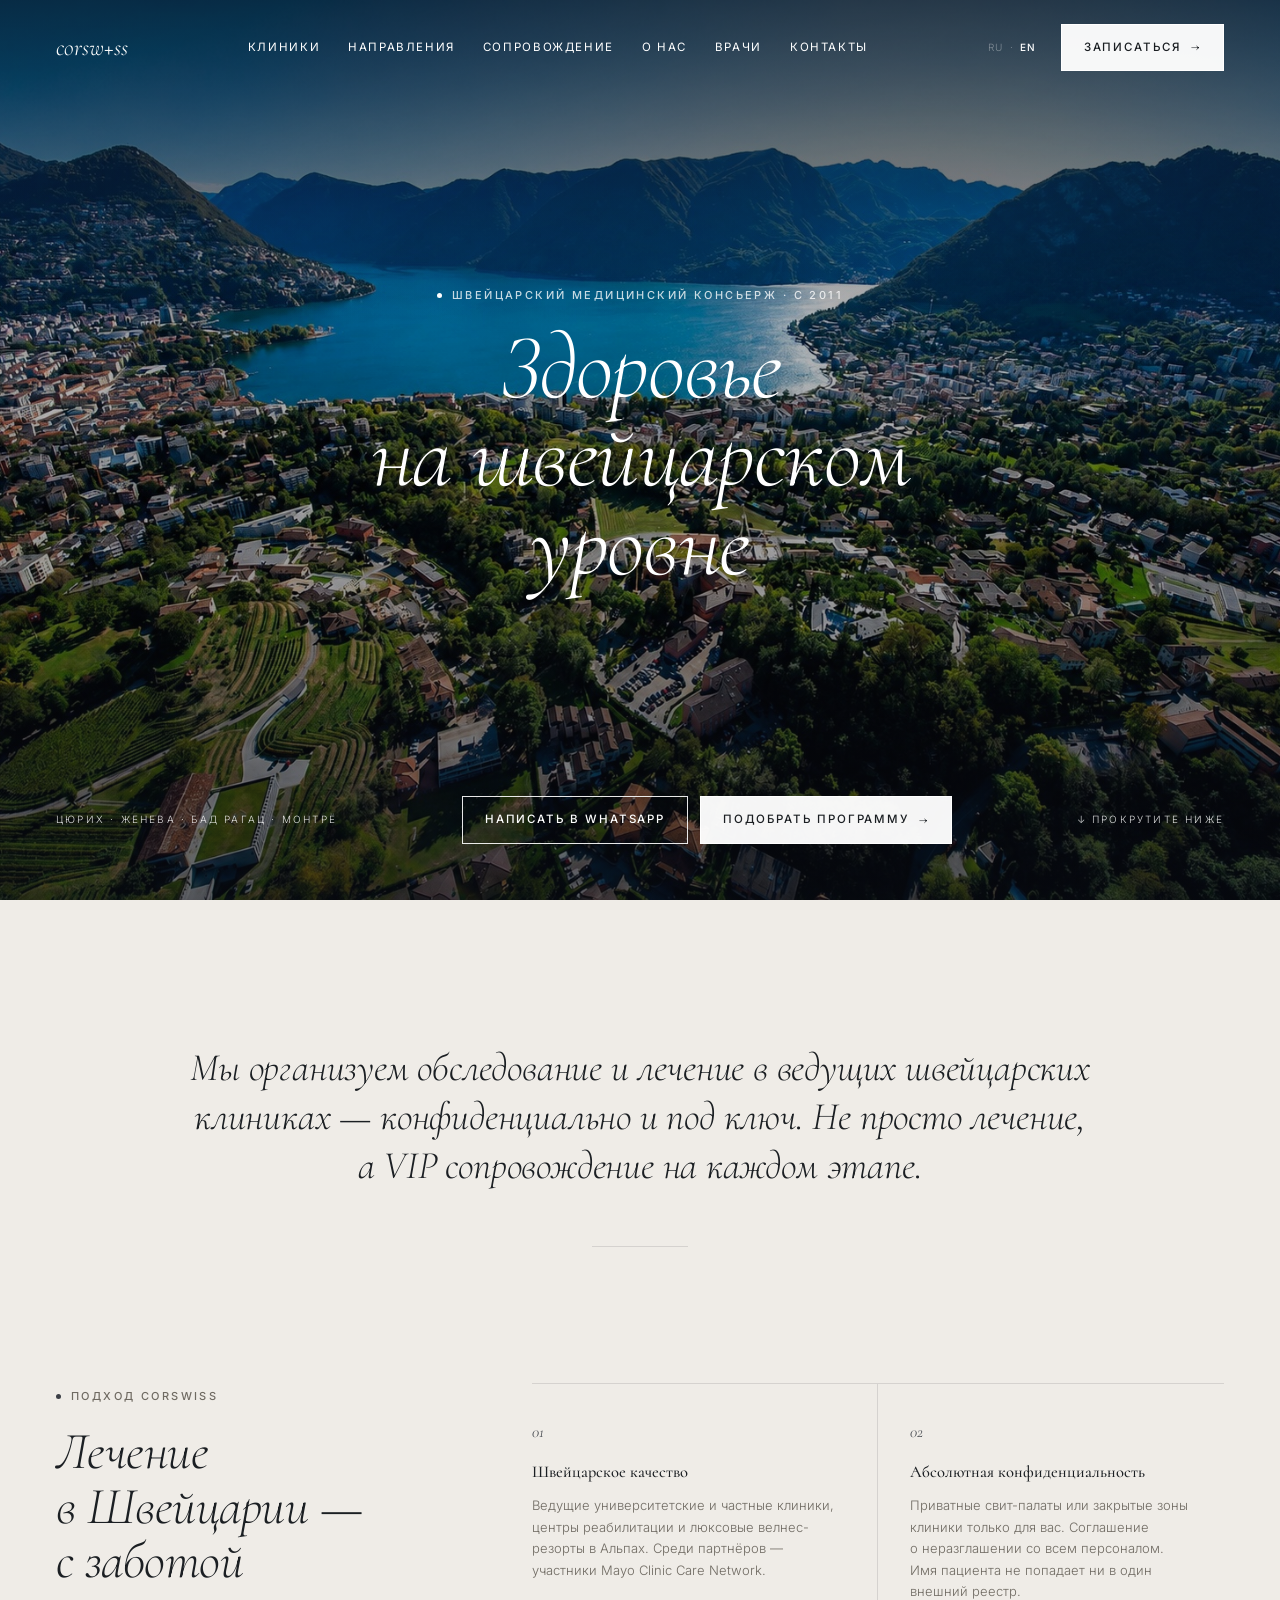
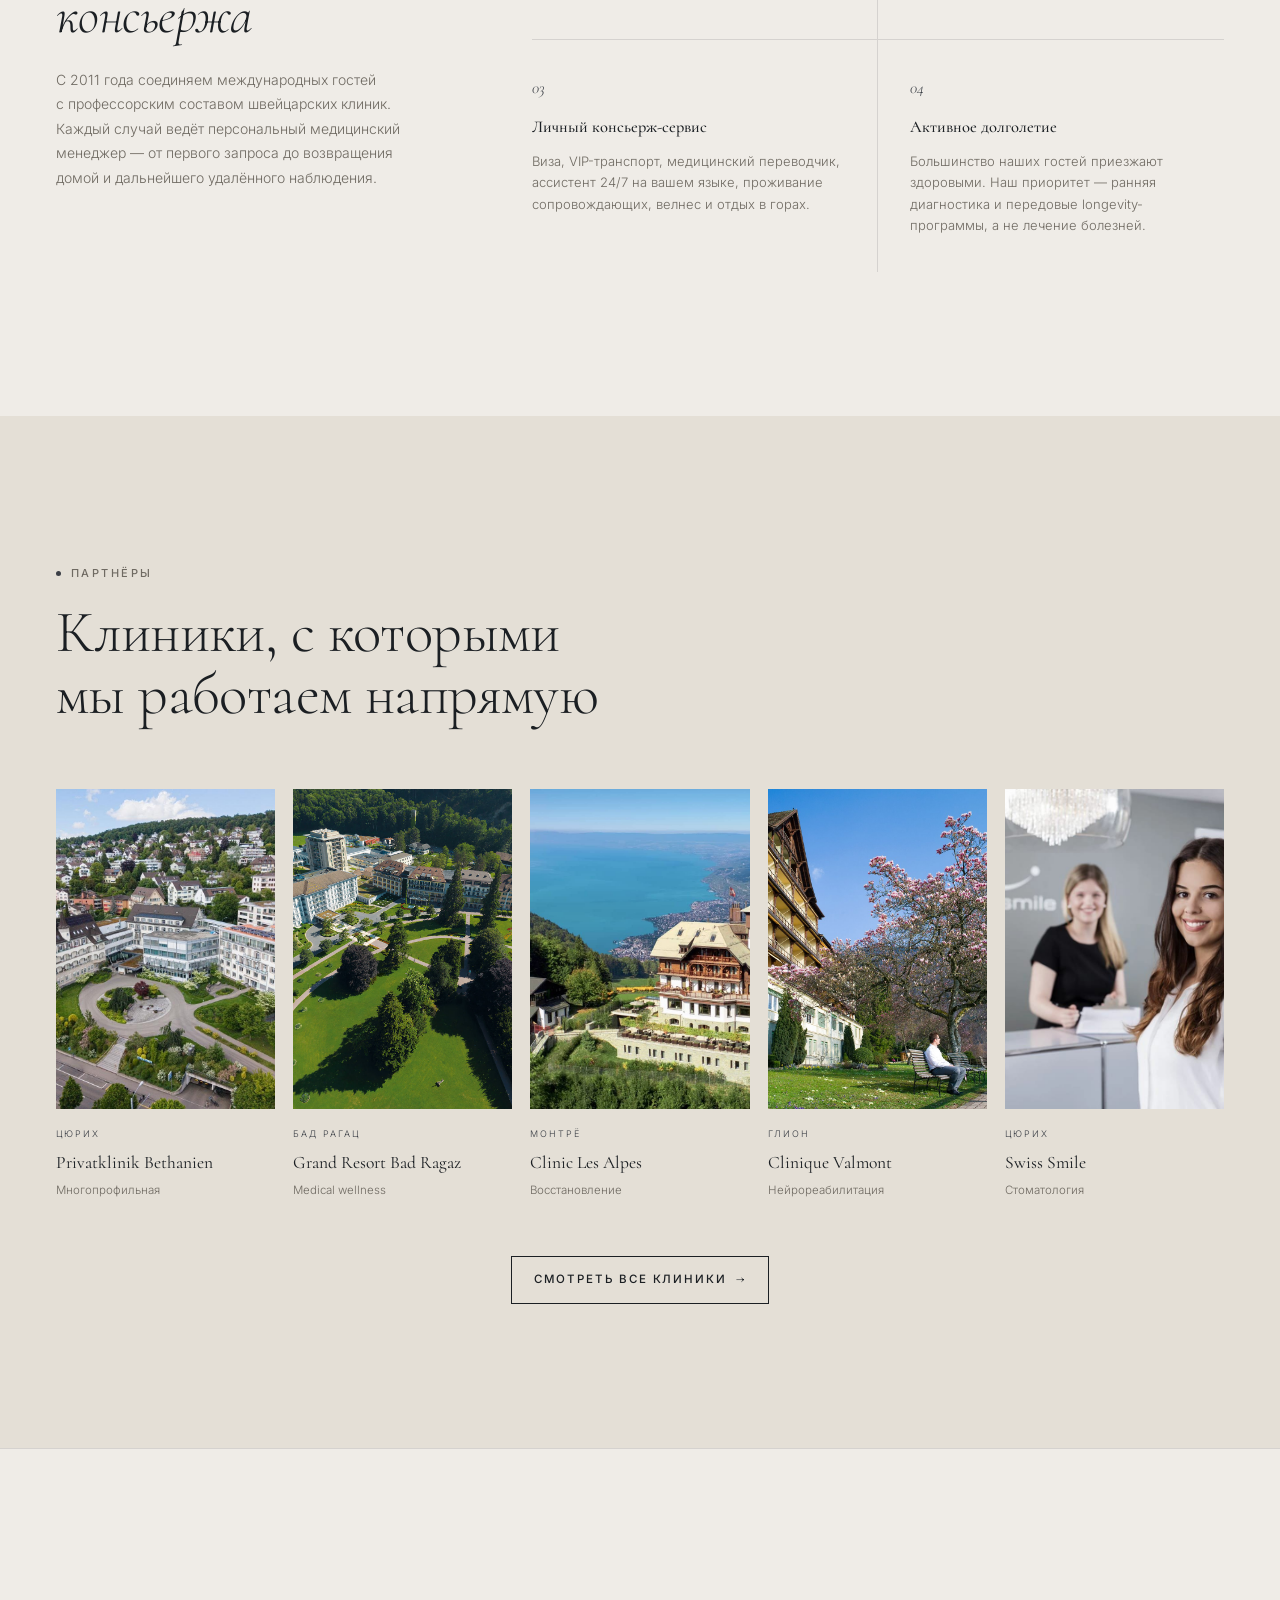
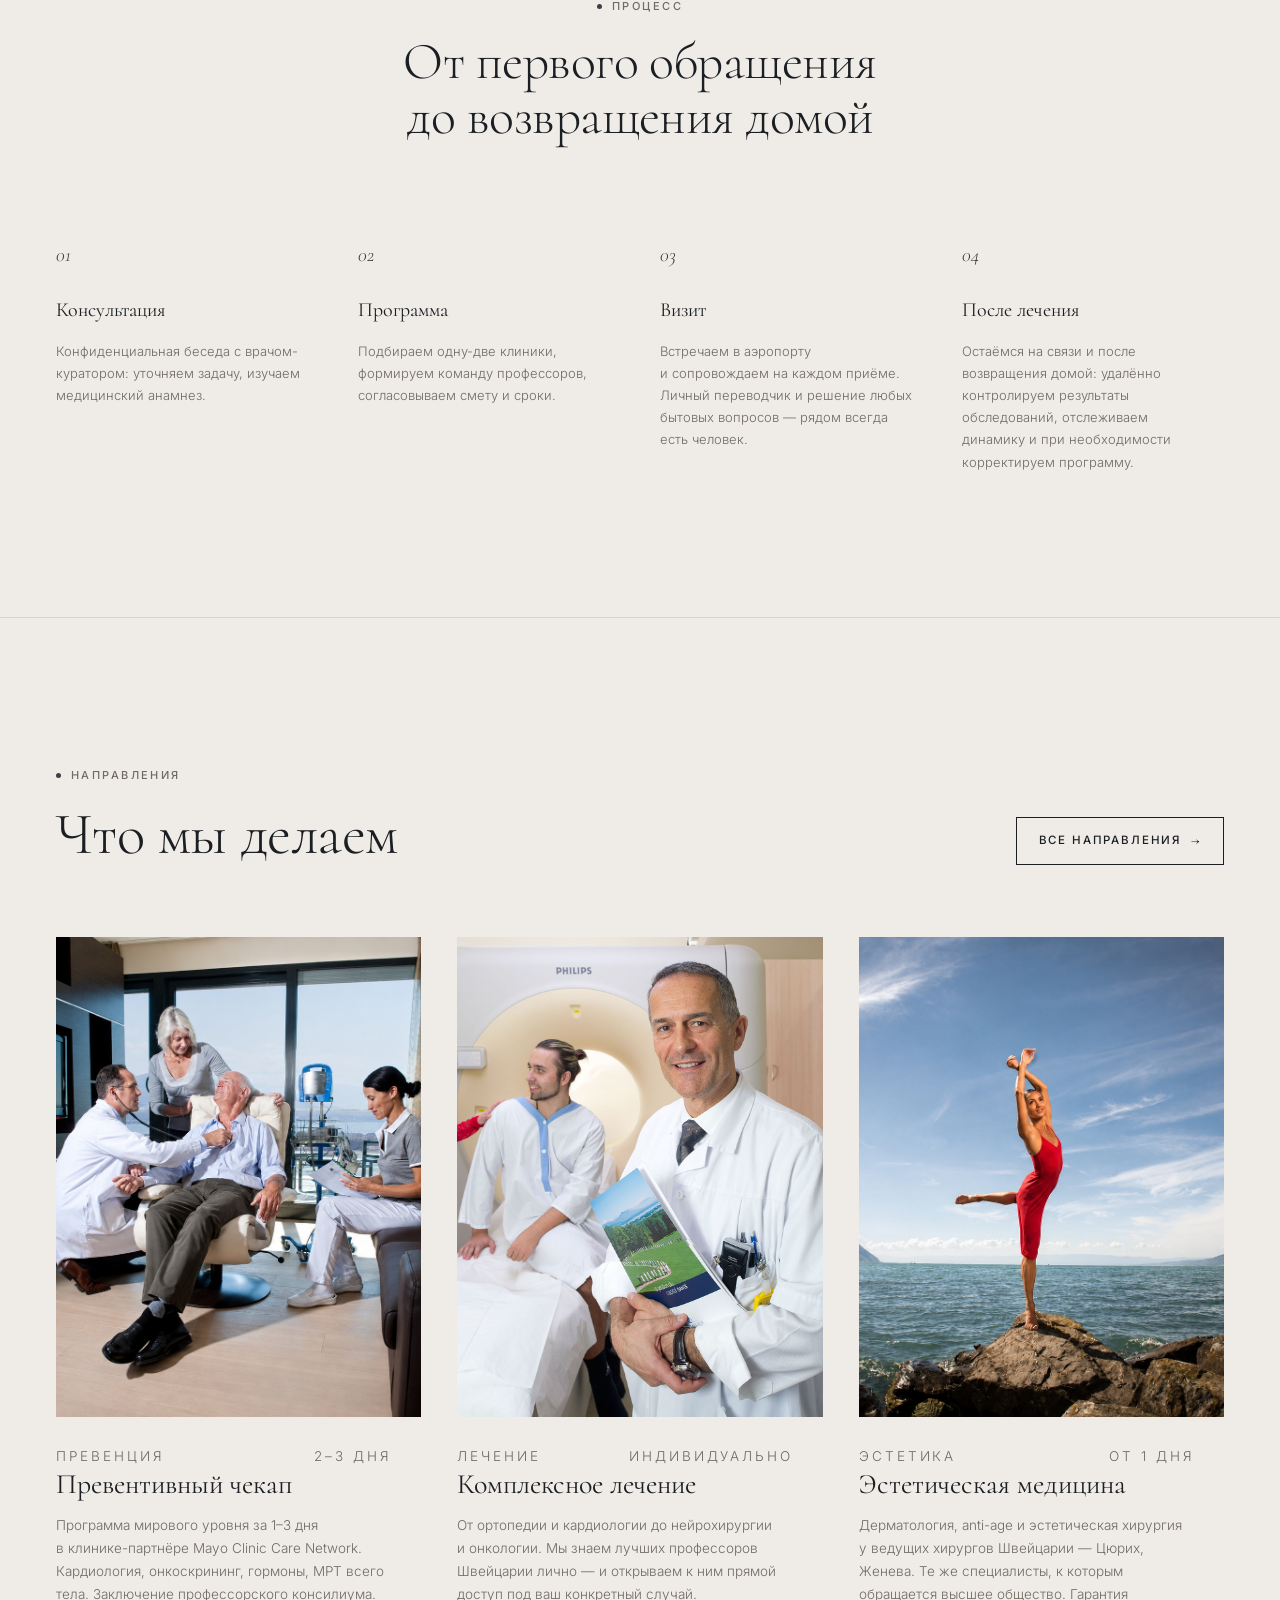
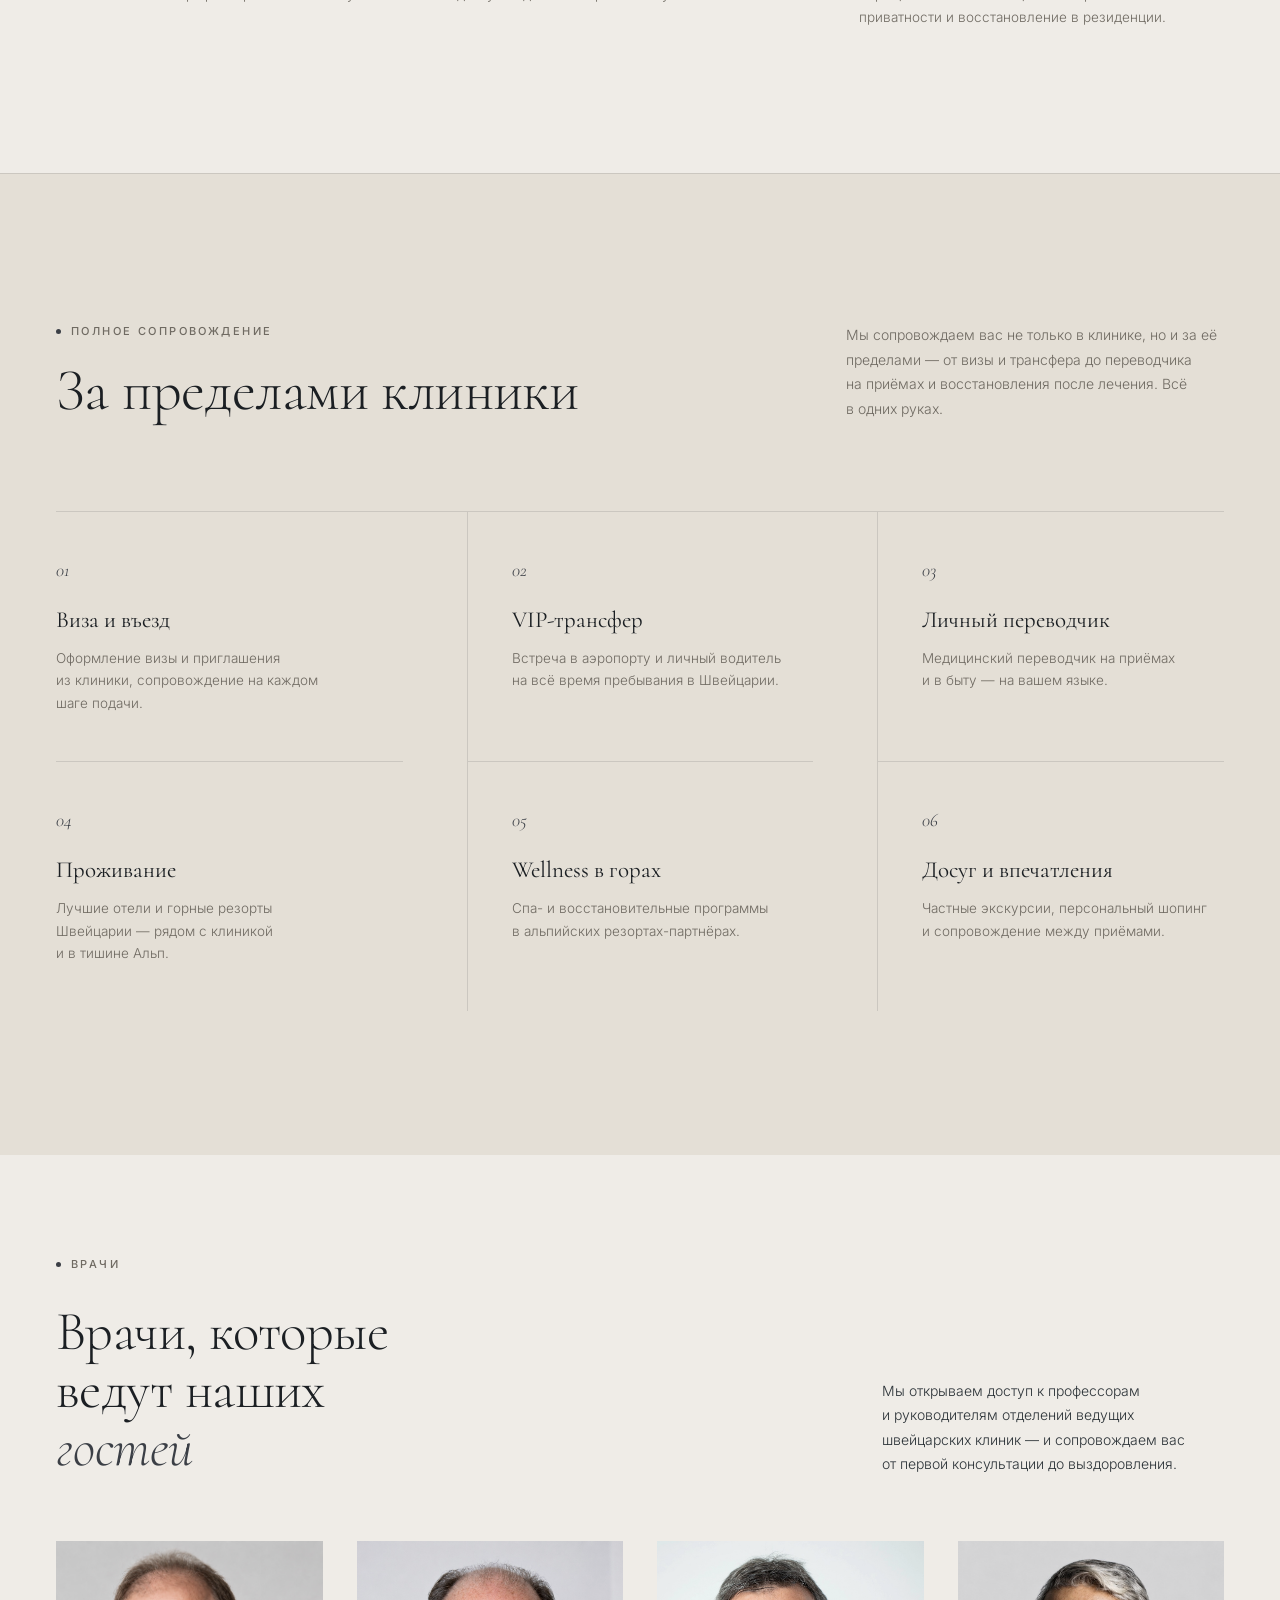
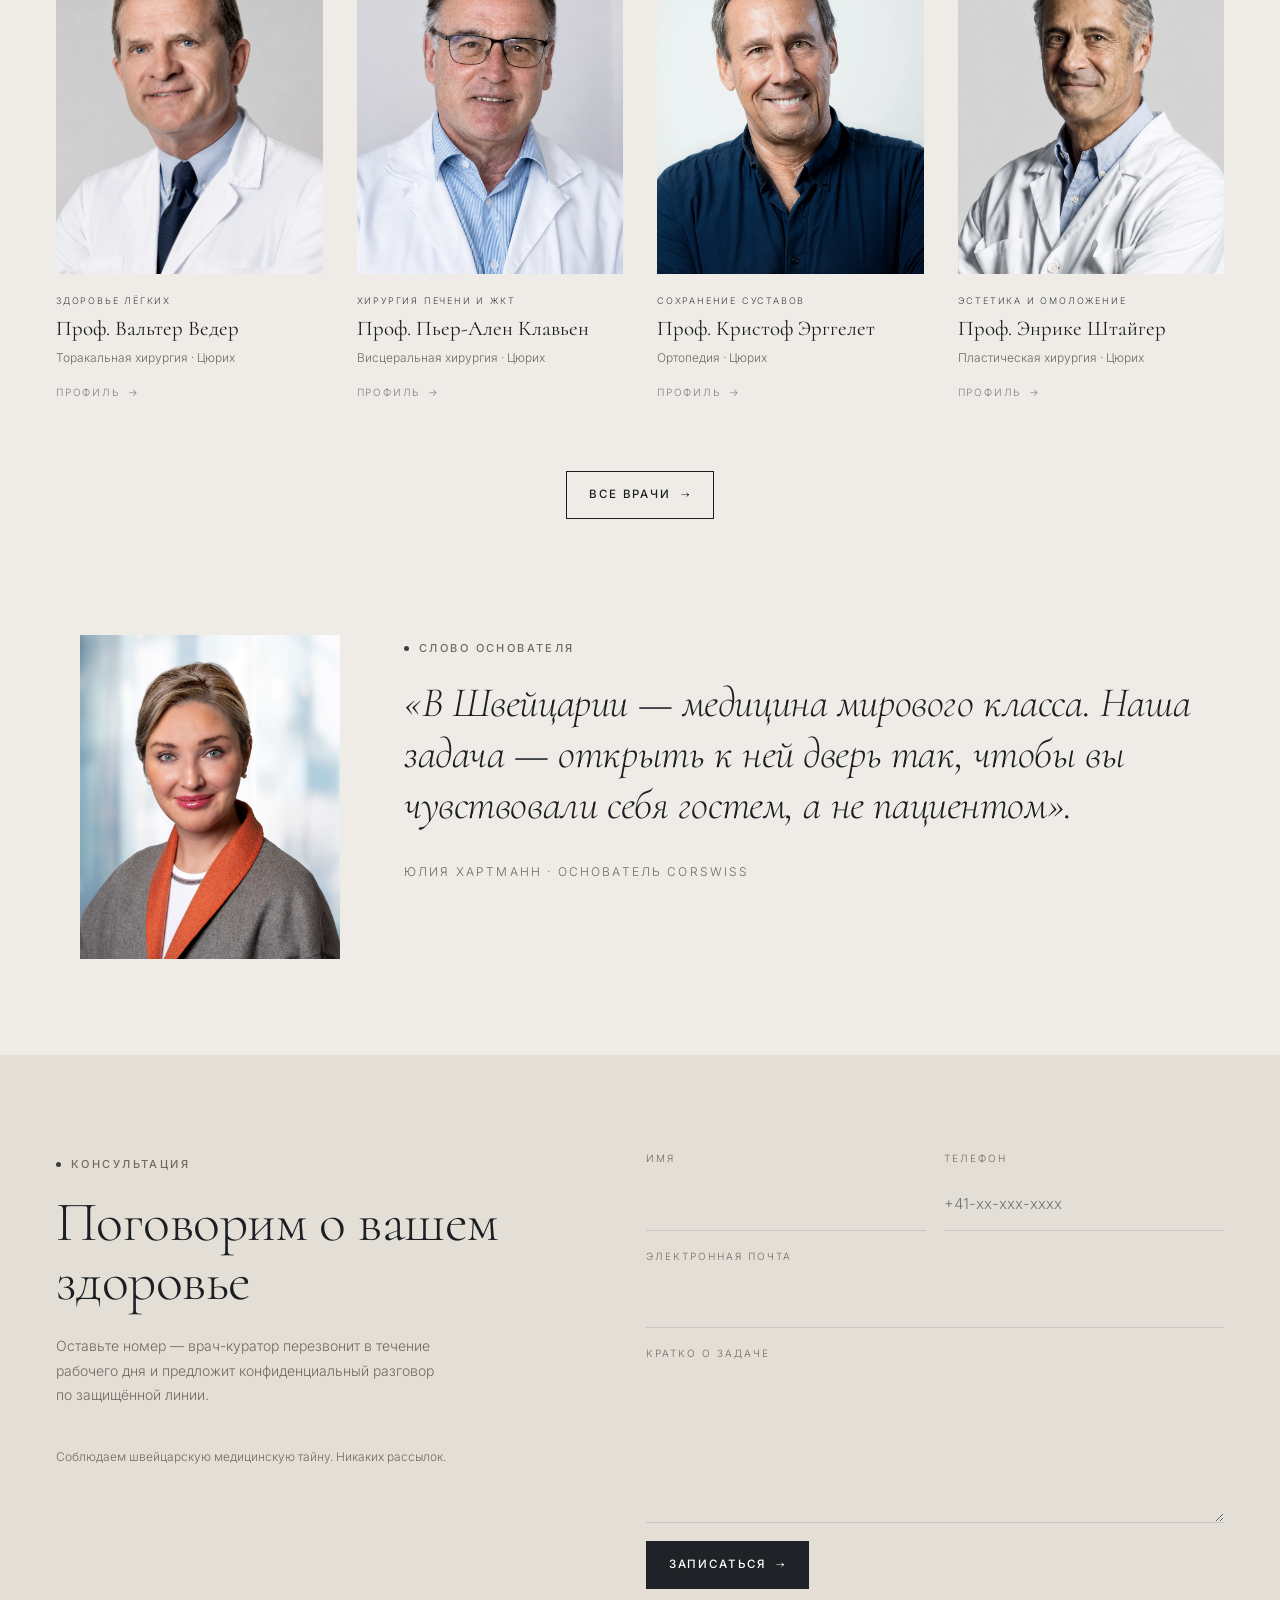
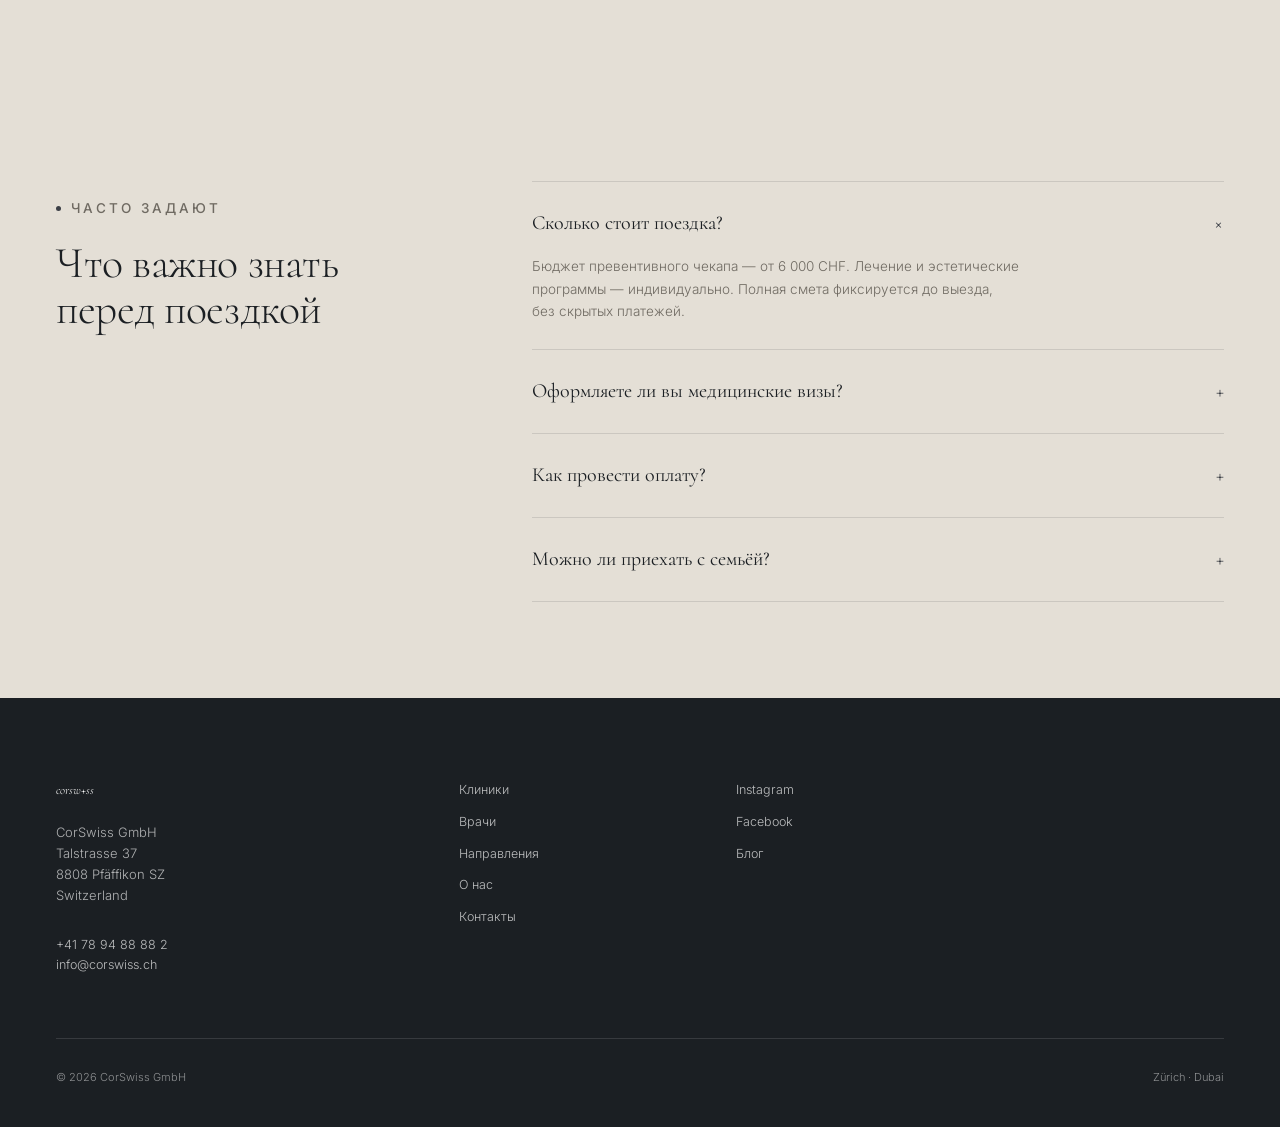
==== commit 267f51c0: "add nbsp" ====
--- a/index.html
+++ b/index.html
@@ -48,9 +48,9 @@
             <span class="hero-full__veil"></span>
             <div class="hero-full__inner">
                 <p class="eyebrow eyebrow--light">Швейцарский медицинский консьерж · с 2011</p>
-                <h1 class="display hero-full__title">
+                <div class="display hero-full__title">
                     <em class="italic">Здоровье<br />на швейцарском<br />уровне</em>
-                </h1>
+                </div>
             </div>
             <div class="hero-full__meta">
                 <span>ЦЮРИХ · ЖЕНЕВА · БАД РАГАЦ · МОНТРЁ</span>
@@ -75,7 +75,9 @@
                 <div class="grid grid--side">
                     <div>
                         <p class="eyebrow">Подход CorSwiss</p>
-                        <h2 class="display display--lg italic">Лечение в Швейцарии —<br />с заботой консьержа</h2>
+                        <div class="display display--lg italic">
+                            <h1>Лечение в Швейцарии</h1> — с заботой консьержа
+                        </div>
                         <p class="lede">С 2011 года соединяем международных гостей с профессорским составом швейцарских клиник. Каждый случай ведёт персональный медицинский менеджер — от первого запроса до возвращения домой и дальнейшего удалённого наблюдения.</p>
                     </div>
                     <div class="adv-list">
@@ -432,5 +434,6 @@
         <script src="js/faq.js"></script>
         <script src="js/book-modal.js"></script>
         <script src="js/phone-mask.js"></script>
+        <script src="js/nbsp.js"></script>
     </body>
 </html>
--- a/css/style.css
+++ b/css/style.css
@@ -325,6 +325,12 @@
   font-size: 52px;
   margin-bottom: 24px;
 }
+.display--lg > h1,
+.display--lg > p {
+  display: inline;
+  font: inherit;
+  letter-spacing: inherit;
+}
 
 .display--xl {
   font-size: 55px;
@@ -528,8 +534,7 @@
   display: block;
   width: 100%;
   height: 100%;
-  -o-object-fit: cover;
-     object-fit: cover;
+  object-fit: cover;
 }
 
 .photo--portrait {
@@ -537,14 +542,12 @@
 }
 
 .photo__img--top {
-  -o-object-position: center top;
-     object-position: center top;
+  object-position: center top;
 }
 
 .photo__img--founder {
   filter: grayscale(0.18);
-  -o-object-position: center 28%;
-     object-position: center 28%;
+  object-position: center 28%;
 }
 
 .photo__img--zoom {
@@ -955,11 +958,11 @@
 /* Титульный экран с фотографией */
 .hero-full {
   position: relative;
-  height: 100svh;
   min-height: 100svh;
   overflow: hidden;
   background: #0a1220;
-  display: grid;
+  display: flex;
+  flex-direction: column;
 }
 
 .hero-full__img {
@@ -967,10 +970,8 @@
   inset: 0;
   width: 100%;
   height: 100%;
-  -o-object-fit: cover;
-     object-fit: cover;
-  -o-object-position: center 38%;
-     object-position: center 38%;
+  object-fit: cover;
+  object-position: center 38%;
   filter: brightness(0.78) saturate(1.02);
 }
 
@@ -981,9 +982,9 @@
 }
 
 .hero-full__inner {
-  position: absolute;
-  inset: 0;
+  position: relative;
   z-index: 1;
+  flex: 1;
   display: flex;
   flex-direction: column;
   align-items: center;
@@ -991,16 +992,11 @@
   text-align: center;
   color: #fff;
   padding-inline: var(--gut);
-  padding-bottom: 7vh;
-  pointer-events: none;
-}
-
-.hero-full__inner > * {
-  pointer-events: auto;
+  padding-block: calc(80px + var(--s6)) var(--s6);
 }
 
 .hero-full__title {
-  font-size: 144px;
+  font-size: clamp(48px, 7.2vw, 112px);
   line-height: 0.96;
   margin: var(--s4) 0 0;
   color: #fff;
@@ -1008,15 +1004,15 @@
 }
 
 .hero-full__meta {
-  position: absolute;
+  position: relative;
   z-index: 2;
-  left: max(var(--gut), (100% - var(--container)) / 2);
-  right: max(var(--gut), (100% - var(--container)) / 2);
-  bottom: var(--s7);
   display: flex;
   justify-content: space-between;
   align-items: center;
   gap: var(--s10);
+  margin-top: auto;
+  padding-inline: max(var(--gut), (100% - var(--container)) / 2);
+  padding-bottom: var(--s7);
   color: rgba(255, 255, 255, 0.85);
   font-size: 10px;
   letter-spacing: 0.22em;
@@ -1223,8 +1219,7 @@
 .beyond {
   display: grid;
   grid-template-columns: repeat(3, minmax(0, 1fr));
-  -moz-column-gap: var(--s8);
-       column-gap: var(--s8);
+  column-gap: var(--s8);
   border-top: 1px solid var(--line);
 }
 
@@ -1285,8 +1280,7 @@
   inset: 0;
   width: 100%;
   height: 100%;
-  -o-object-fit: cover;
-     object-fit: cover;
+  object-fit: cover;
   transform: scale(1);
   transform-origin: center center;
   filter: grayscale(18%) contrast(1.02);
@@ -1707,8 +1701,7 @@
 .svc-list {
   display: grid;
   grid-template-columns: 1fr 1fr;
-  -moz-column-gap: 90px;
-       column-gap: 90px;
+  column-gap: 90px;
 }
 
 .svc-list > article {
@@ -1836,23 +1829,19 @@
 }
 
 .photo__img--transfer {
-  -o-object-position: 50% 55%;
-     object-position: 50% 55%;
+  object-position: 50% 55%;
 }
 
 .photo__img--eden {
-  -o-object-position: 50% 45%;
-     object-position: 50% 45%;
+  object-position: 50% 45%;
 }
 
 .photo__img--chenot {
-  -o-object-position: 50% 55%;
-     object-position: 50% 55%;
+  object-position: 50% 55%;
 }
 
 .photo__img--medicine {
-  -o-object-position: 58% 30%;
-     object-position: 58% 30%;
+  object-position: 58% 30%;
 }
 
 /* Контакты */
@@ -2268,8 +2257,7 @@
 
 .svc-list--single {
   grid-template-columns: 1fr;
-  -moz-column-gap: 0;
-       column-gap: 0;
+  column-gap: 0;
 }
 
 .section-head--recognition {
@@ -2825,10 +2813,6 @@
   border-bottom-color: rgba(255, 255, 255, 0.4);
 }
 
-.cta-band .input--on-dark::-moz-placeholder {
-  color: rgba(255, 255, 255, 0.55);
-}
-
 .cta-band .input--on-dark::placeholder {
   color: rgba(255, 255, 255, 0.55);
 }
@@ -2848,8 +2832,7 @@
 }
 
 .photo__img--mid {
-  -o-object-position: center 30%;
-     object-position: center 30%;
+  object-position: center 30%;
 }
 
 .pkg-table-wrap {
@@ -3050,8 +3033,7 @@
 .svc-diamond {
   display: grid;
   grid-template-columns: 1fr 1fr;
-  -moz-column-gap: var(--s8);
-       column-gap: var(--s8);
+  column-gap: var(--s8);
 }
 
 .svc-diamond > div {
@@ -3125,7 +3107,7 @@
 /* 6. Адаптив --------------------------------------------------------------- */
 @media (max-width: 1200px) {
   .hero-full__title {
-    font-size: 103px;
+    font-size: clamp(48px, 7.2vw, 88px);
   }
   .display--lg {
     font-size: 46px;
@@ -3156,27 +3138,16 @@
     font-size: 10.5px;
   }
   .hero-full {
-    height: 100svh;
     min-height: 100svh;
   }
   .hero-full__title {
-    font-size: 77px;
+    font-size: clamp(44px, 7vw, 68px);
   }
   .hero-full__meta {
     flex-direction: column;
     align-items: center;
     text-align: center;
     gap: var(--s3);
-  }
-  .hero-full__actions {
-    width: 100%;
-    flex-direction: column;
-    align-items: stretch;
-  }
-  .hero-full__actions .btn {
-    width: 100%;
-    justify-content: center;
-    box-sizing: border-box;
   }
   .hero-text__title {
     font-size: 44px;
@@ -3259,8 +3230,7 @@
   }
   .svc-list {
     grid-template-columns: 1fr;
-    -moz-column-gap: 0;
-         column-gap: 0;
+    column-gap: 0;
   }
   .founder-split {
     grid-template-columns: 1fr;
@@ -3292,7 +3262,7 @@
   }
 }
 /* mobile */
-@media (max-width: 720px) {
+@media (max-width: 768px) {
   :root {
     --gut: 20px;
   }
@@ -3338,7 +3308,7 @@
     overscroll-behavior-x: contain;
     scrollbar-width: none;
     -webkit-mask-image: linear-gradient(to right, #000 0, #000 calc(100% - 40px), transparent);
-            mask-image: linear-gradient(to right, #000 0, #000 calc(100% - 40px), transparent);
+    mask-image: linear-gradient(to right, #000 0, #000 calc(100% - 40px), transparent);
   }
   .crumbs::-webkit-scrollbar {
     display: none;
@@ -3527,18 +3497,13 @@
     min-height: 44px;
   }
   .hero-full {
-    height: 100svh;
     min-height: 100svh;
   }
   .hero-full__title {
     font-size: 48px;
   }
   .hero-full__meta {
-    position: absolute;
-    left: var(--gut);
-    right: var(--gut);
-    bottom: var(--s4);
-    padding: 0;
+    padding-bottom: var(--s4);
     flex-direction: column;
     align-items: center;
     text-align: center;
@@ -3556,7 +3521,7 @@
   }
   .hero-full__inner {
     padding-inline: var(--gut);
-    padding-bottom: 17vh;
+    padding-block: calc(72px + var(--s5)) var(--s5);
   }
   .hero-full .eyebrow::before {
     display: none;
@@ -3902,4 +3867,4 @@
   .specialties-all__list {
     grid-template-columns: 1fr;
   }
-}/*# sourceMappingURL=style.css.map */+}
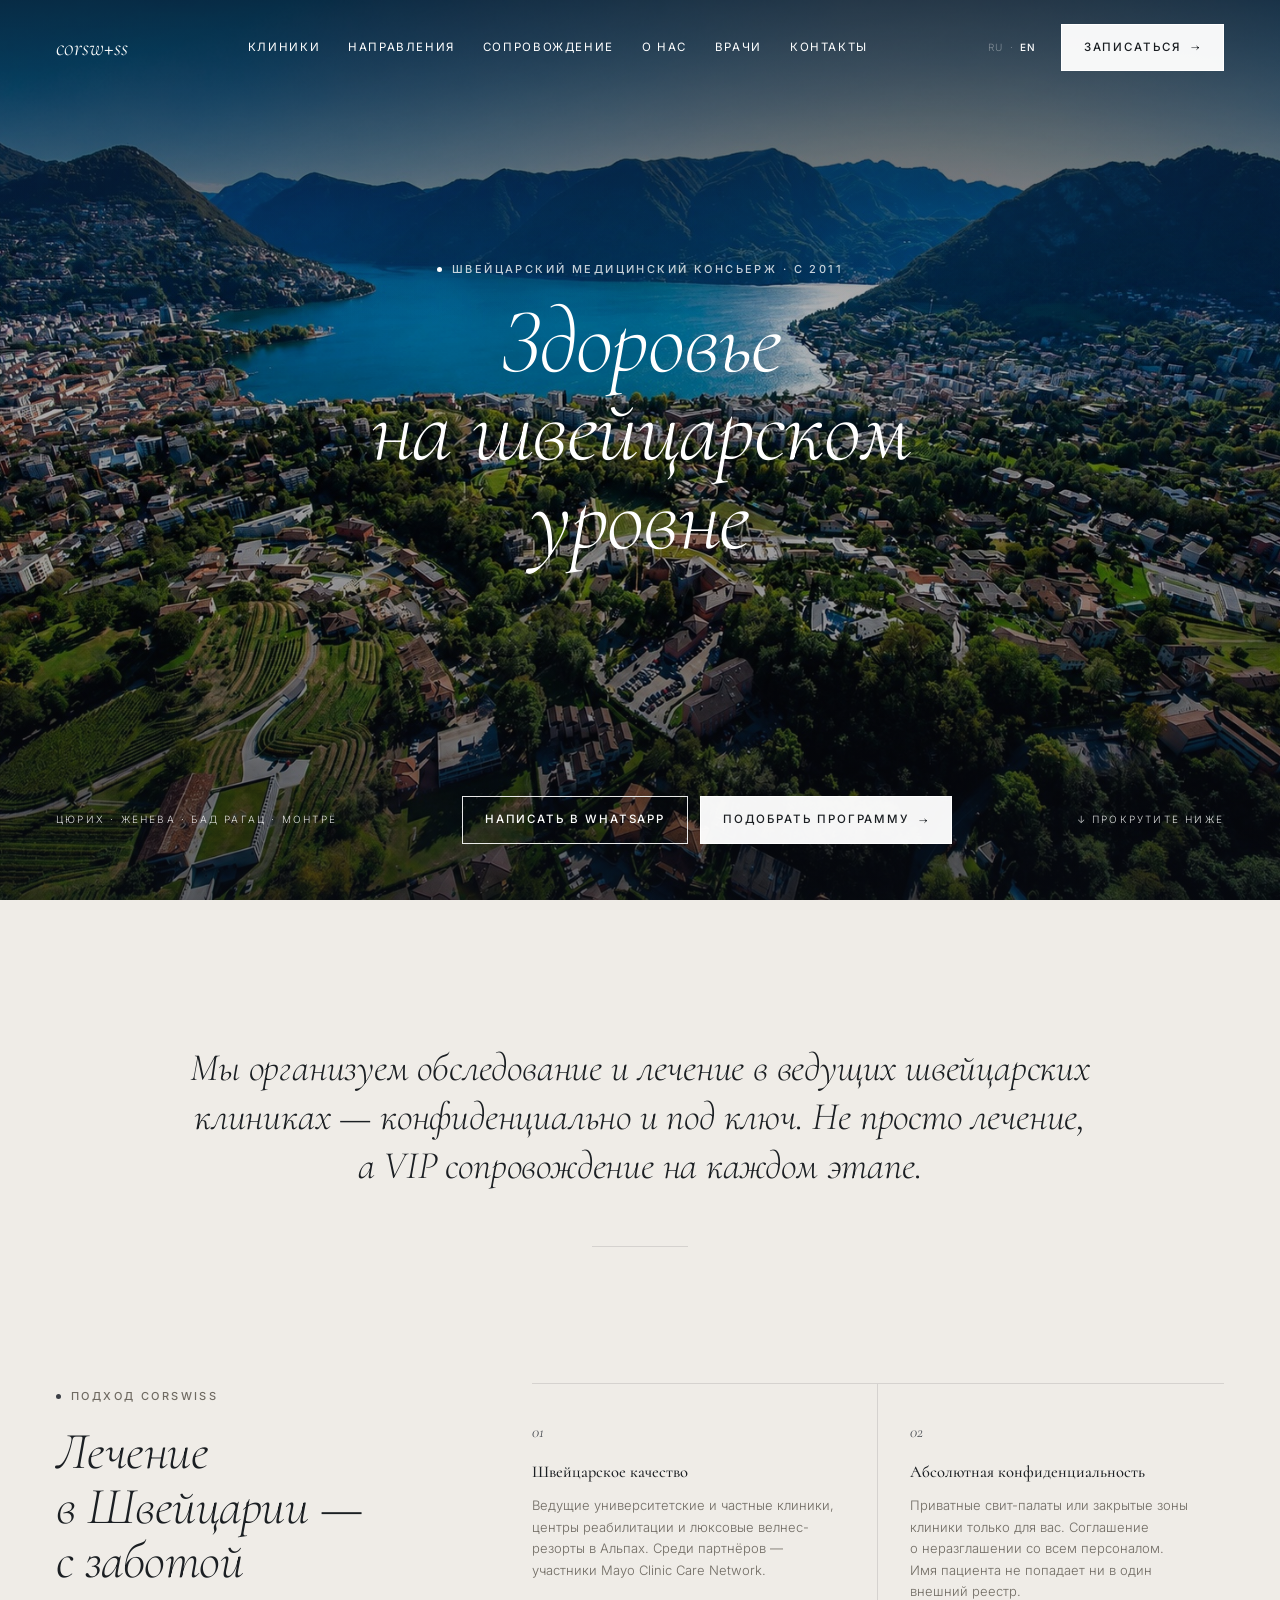
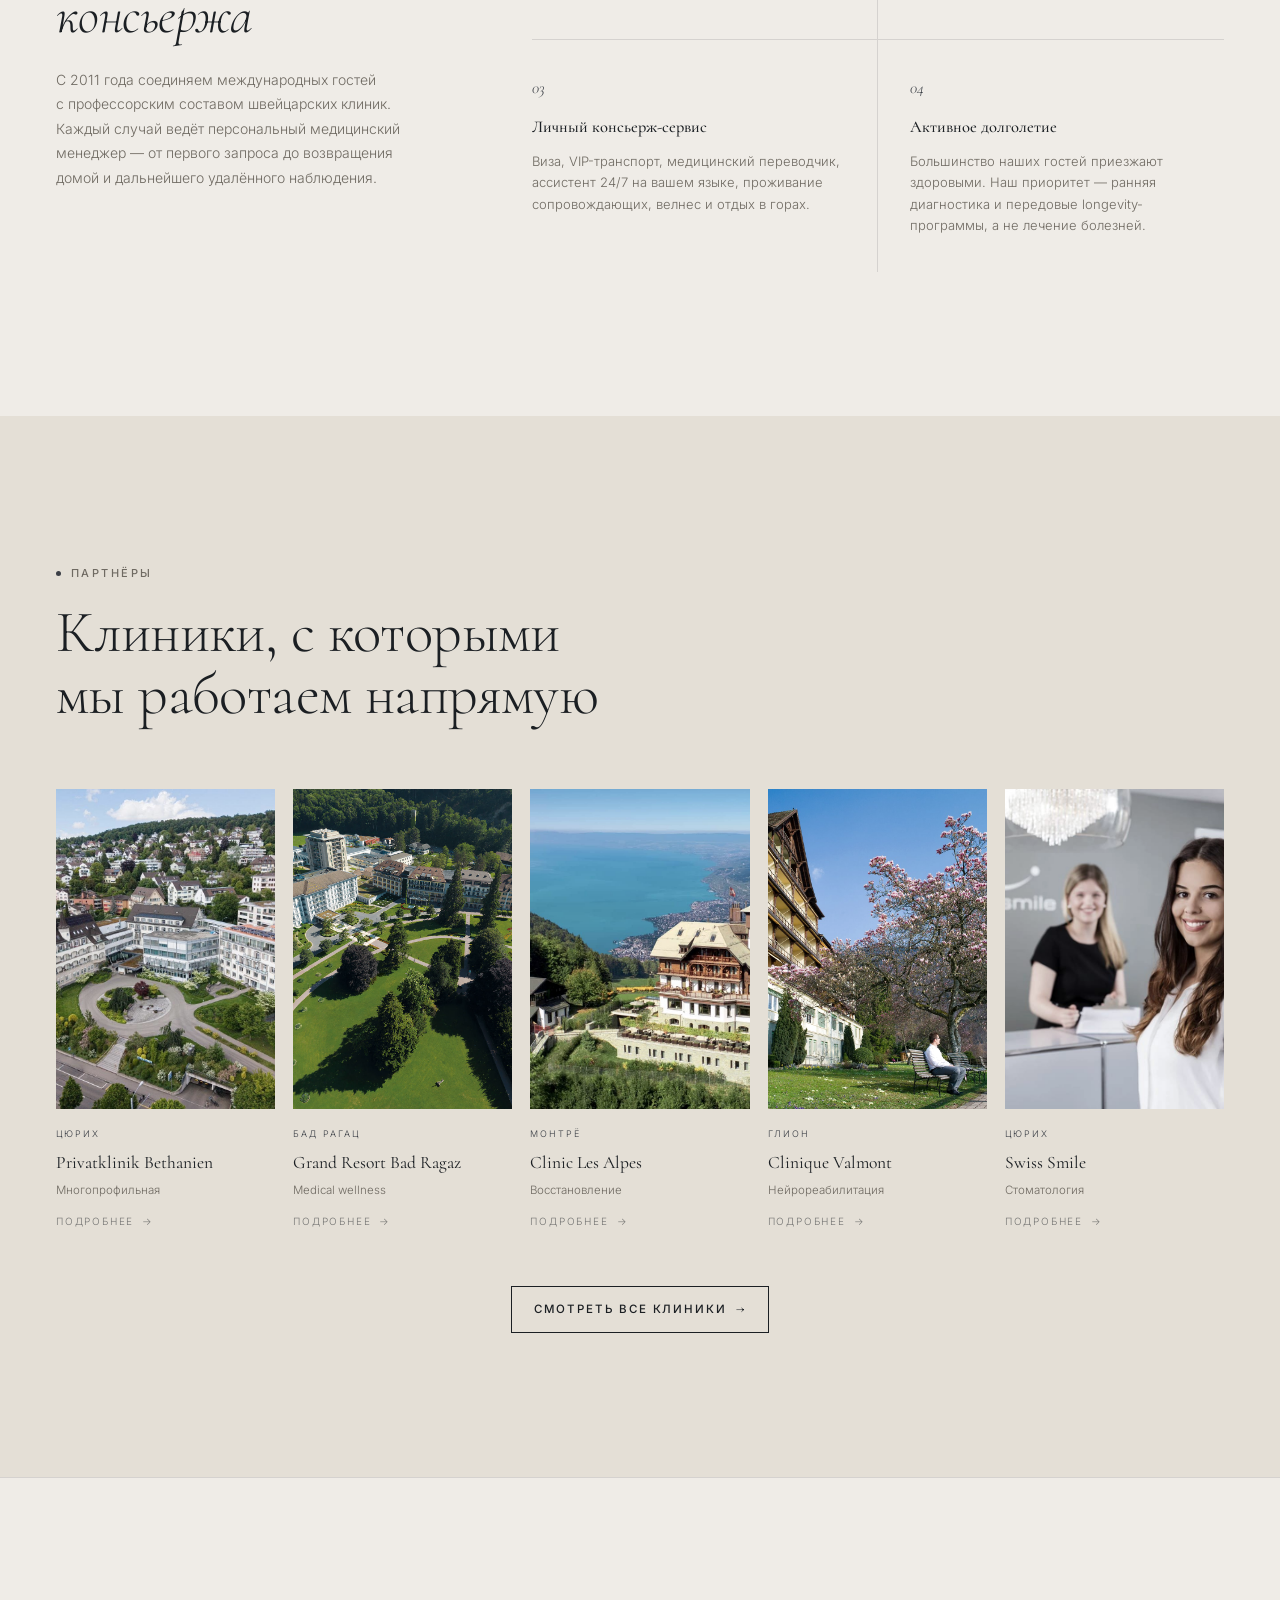
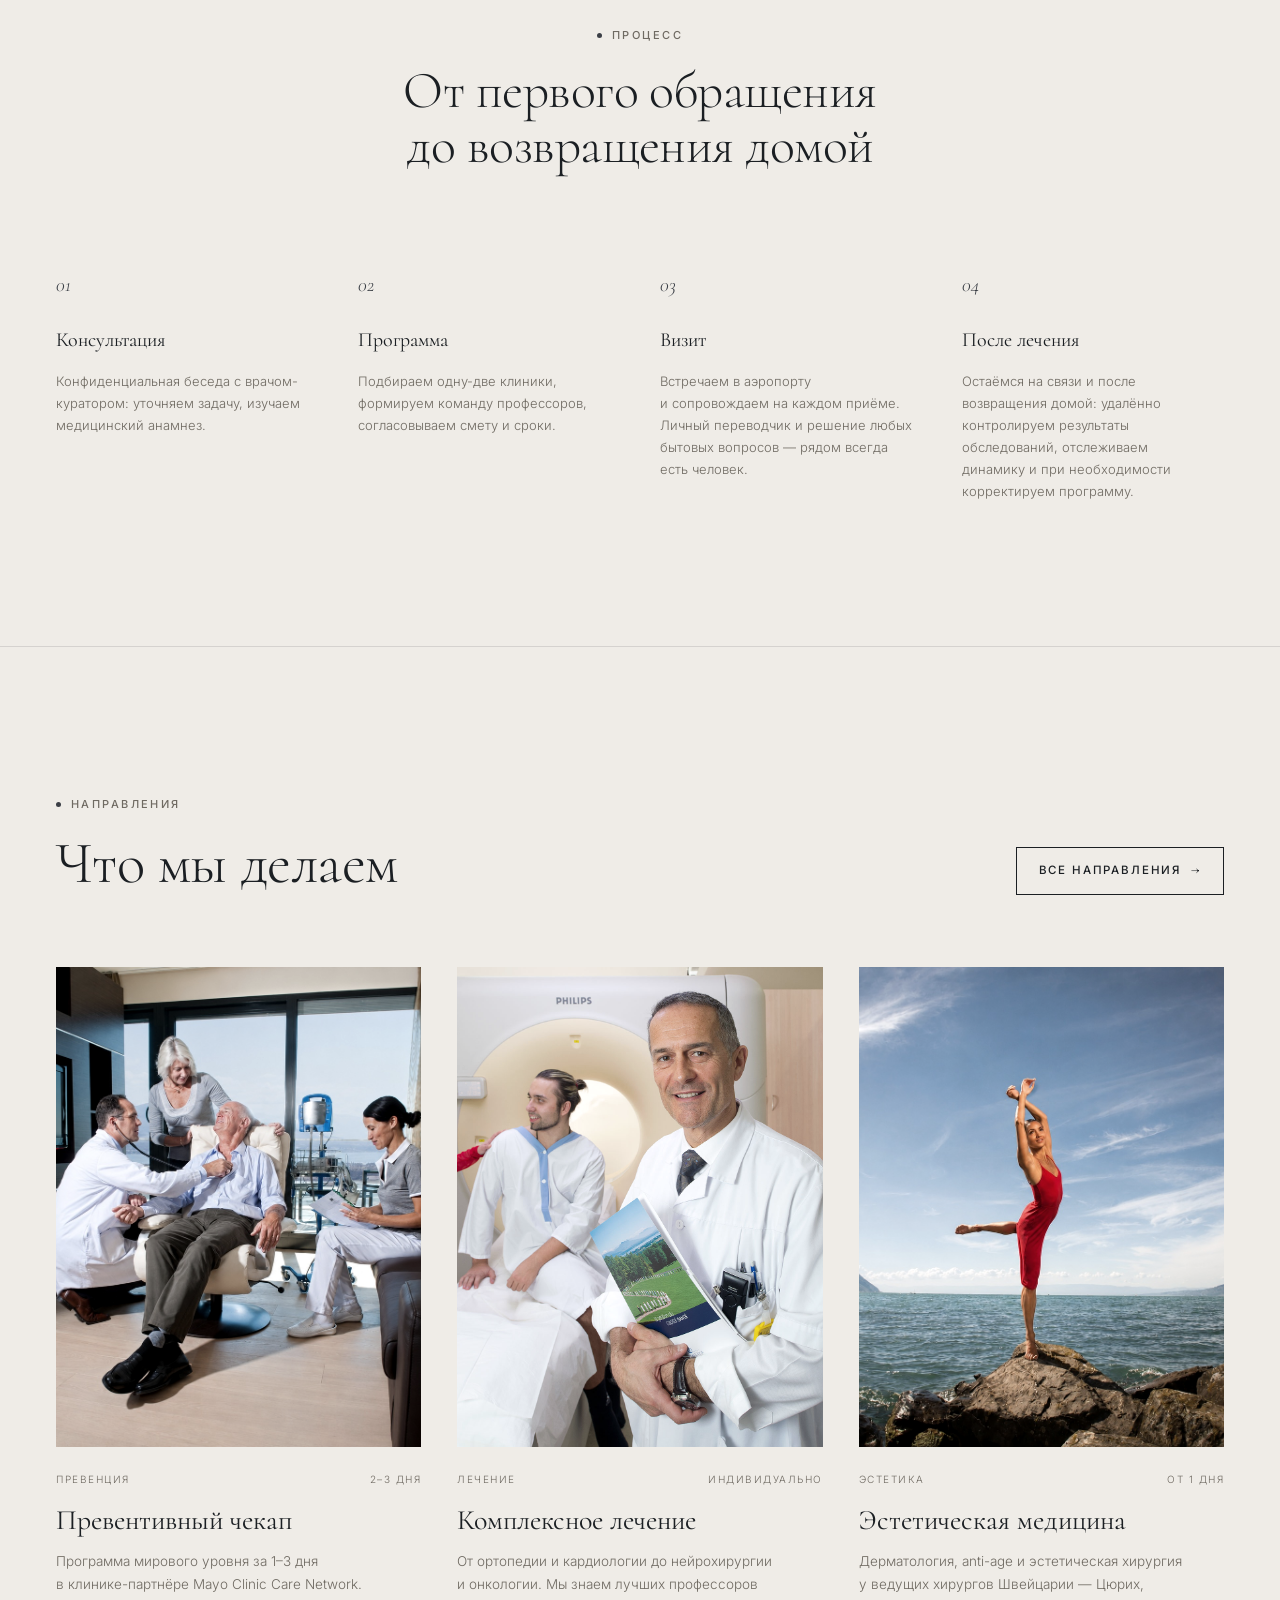
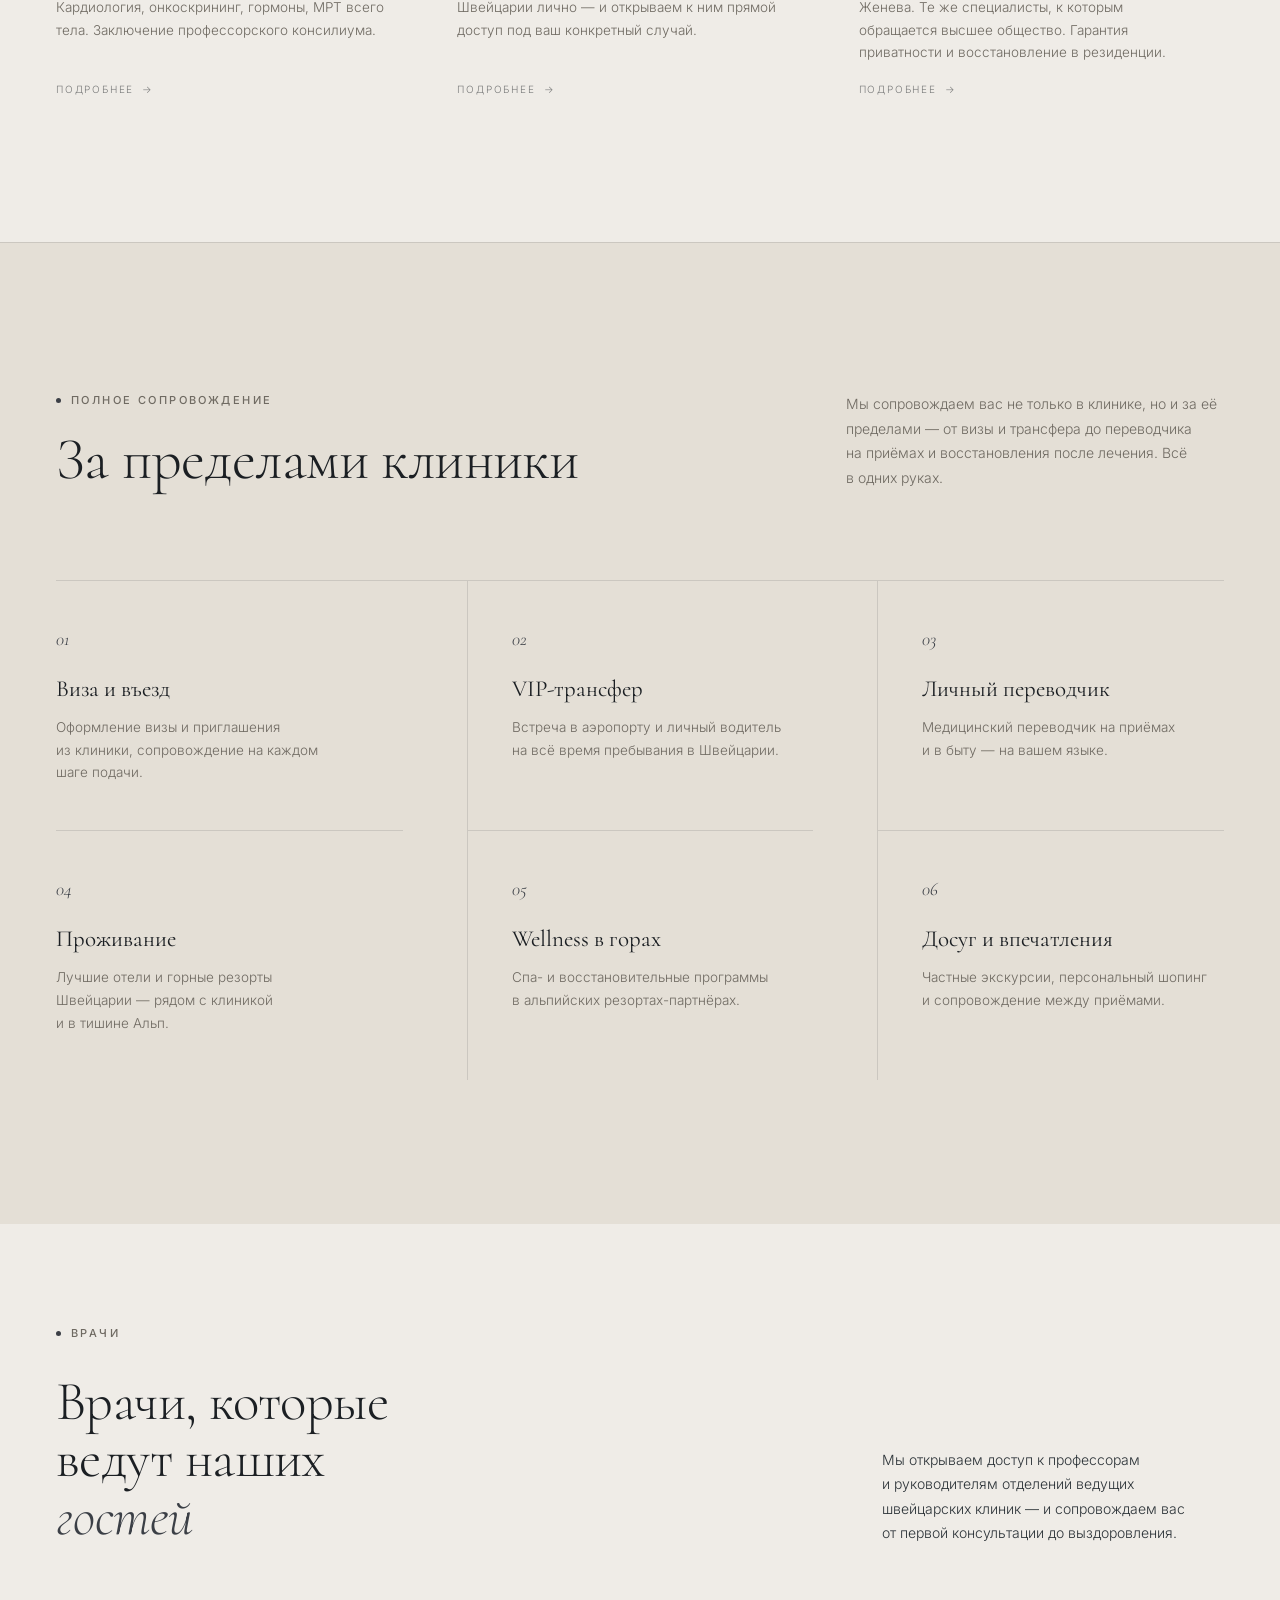
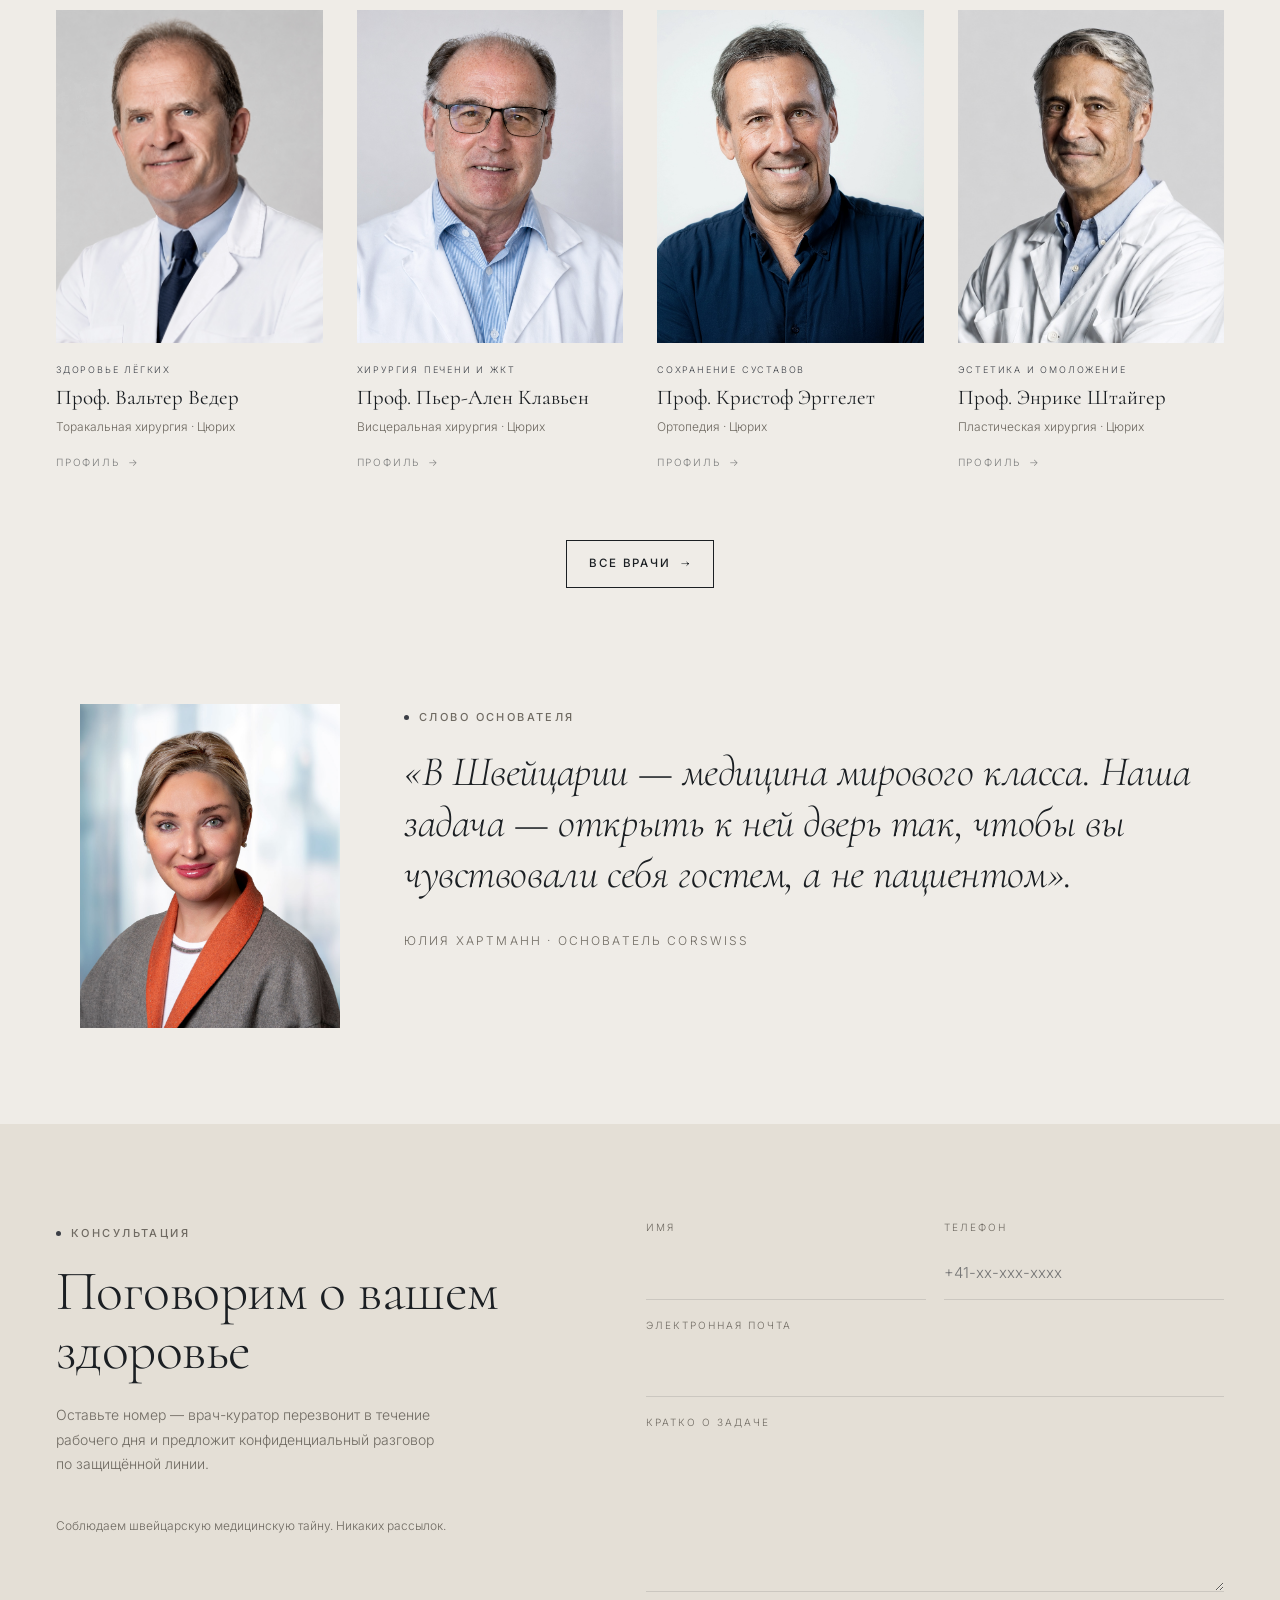
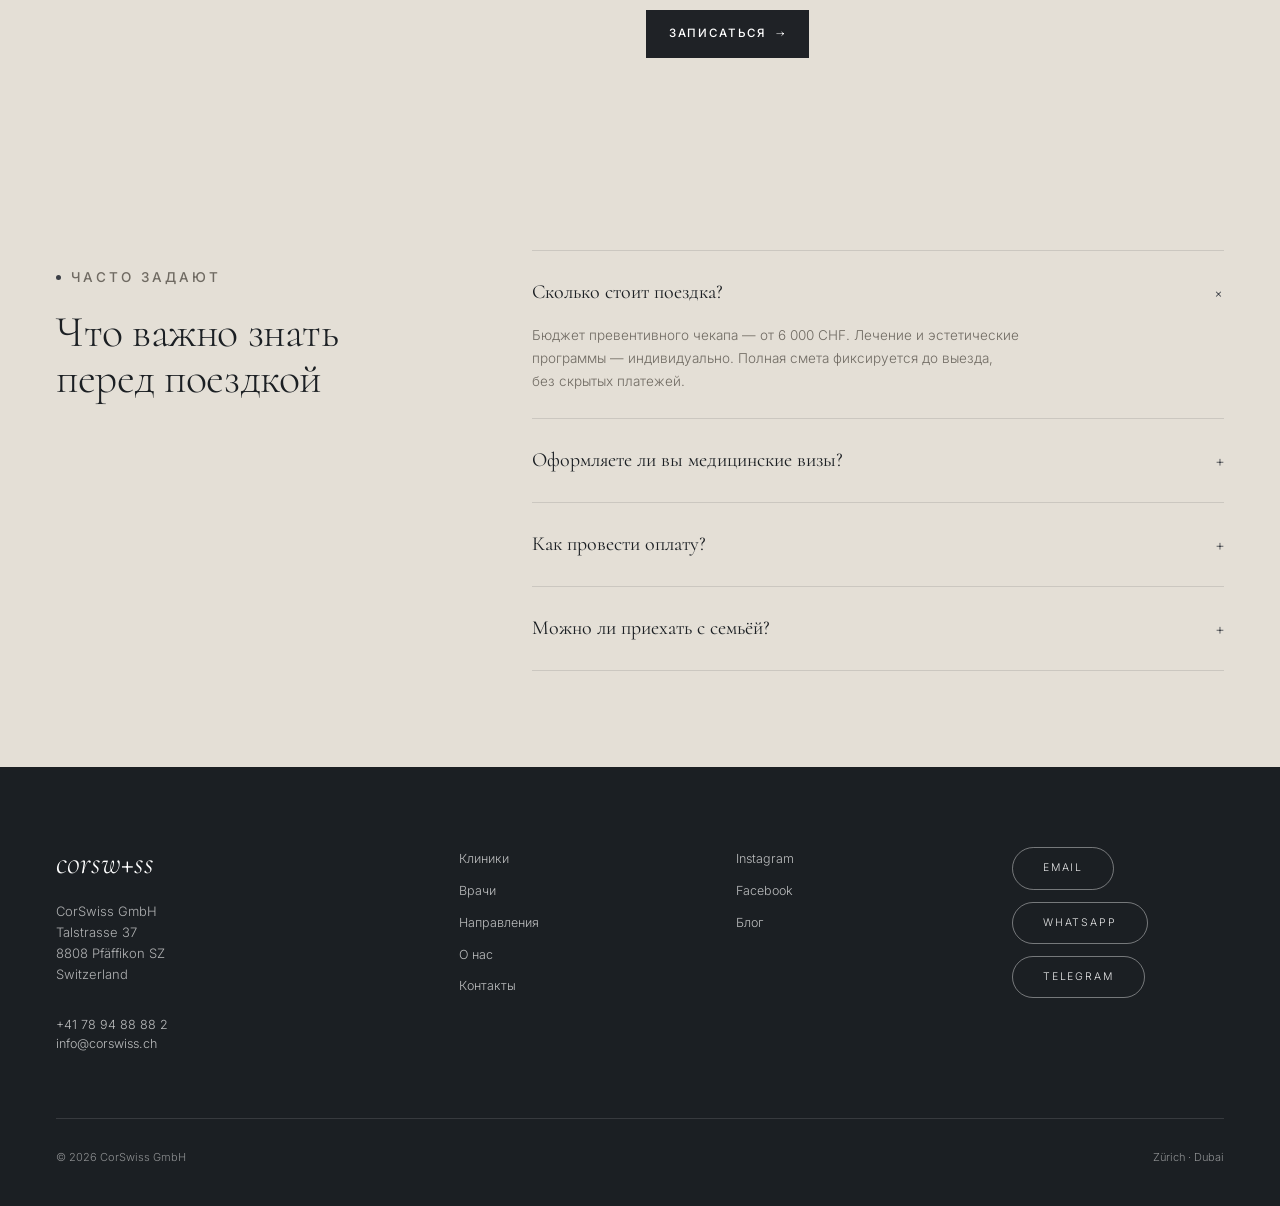
==== commit dcc58a9b: "fix bugs" ====
--- a/index.html
+++ b/index.html
@@ -112,46 +112,51 @@
                     <h2 class="display section-head__title">Клиники, с которыми мы работаем напрямую</h2>
                 </div>
                 <div class="clinic-tiles">
-                    <article>
+                    <a class="clinic-tile" href="clinic.html">
                         <div class="photo"><img src="images/clinics/home-bethanien.jpg" alt="Privatklinik Bethanien, Цюрих" /></div>
                         <div class="clinic-tiles__body">
                             <p class="clinic-tiles__city">Цюрих</p>
                             <h3>Privatklinik Bethanien</h3>
                             <p class="clinic-tiles__spec">Многопрофильная</p>
                         </div>
-                    </article>
-                    <article>
+                        <span class="clinic-tile__more">Подробнее <span aria-hidden="true">→</span></span>
+                    </a>
+                    <a class="clinic-tile" href="https://corswiss.ch/service/klinika-grand-rezort-bad-ragats/">
                         <div class="photo"><img src="images/clinics/home-bad-ragaz.jpg" alt="Grand Resort Bad Ragaz" /></div>
                         <div class="clinic-tiles__body">
                             <p class="clinic-tiles__city">Бад Рагац</p>
                             <h3>Grand Resort Bad Ragaz</h3>
                             <p class="clinic-tiles__spec">Medical wellness</p>
                         </div>
-                    </article>
-                    <article>
+                        <span class="clinic-tile__more">Подробнее <span aria-hidden="true">→</span></span>
+                    </a>
+                    <a class="clinic-tile" href="clinic.html">
                         <div class="photo"><img src="images/clinics/home-les-alpes.jpg" alt="Clinic Les Alpes, Монтрё" /></div>
                         <div class="clinic-tiles__body">
                             <p class="clinic-tiles__city">Монтрё</p>
                             <h3>Clinic Les Alpes</h3>
                             <p class="clinic-tiles__spec">Восстановление</p>
                         </div>
-                    </article>
-                    <article>
+                        <span class="clinic-tile__more">Подробнее <span aria-hidden="true">→</span></span>
+                    </a>
+                    <a class="clinic-tile" href="https://corswiss.ch/service/valmont-html/">
                         <div class="photo"><img src="images/clinics/home-valmont.jpg" alt="Clinique Valmont, Глион" /></div>
                         <div class="clinic-tiles__body">
                             <p class="clinic-tiles__city">Глион</p>
                             <h3>Clinique Valmont</h3>
                             <p class="clinic-tiles__spec">Нейрореабилитация</p>
                         </div>
-                    </article>
-                    <article>
+                        <span class="clinic-tile__more">Подробнее <span aria-hidden="true">→</span></span>
+                    </a>
+                    <a class="clinic-tile" href="https://corswiss.ch/service/service-klinika-swiss-smile/">
                         <div class="photo"><img src="images/clinics/home-swiss-smile.jpg" alt="Swiss Smile, Цюрих" /></div>
                         <div class="clinic-tiles__body">
                             <p class="clinic-tiles__city">Цюрих</p>
                             <h3>Swiss Smile</h3>
                             <p class="clinic-tiles__spec">Стоматология</p>
                         </div>
-                    </article>
+                        <span class="clinic-tile__more">Подробнее <span aria-hidden="true">→</span></span>
+                    </a>
                 </div>
                 <div class="section-actions">
                     <a class="btn btn--ghost" href="clinics.html">Смотреть все клиники <span class="arr" aria-hidden="true">→</span></a>
@@ -198,30 +203,33 @@
                     <a class="btn btn--ghost" href="specialties.html">Все направления <span class="arr" aria-hidden="true">→</span></a>
                 </div>
                 <div class="card-grid grid--3">
-                    <article class="card">
+                    <a class="card" href="checkup.html">
                         <div class="photo"><img src="images/programs/checkup.jpg" alt="Консультация врача перед превентивным чекапом" /></div>
                         <div class="card__body">
                             <p class="card__meta"><span>Превенция</span><span>2–3 дня</span></p>
                             <h3>Превентивный чекап</h3>
                             <p>Программа мирового уровня за 1–3 дня в клинике-партнёре Mayo Clinic Care Network. Кардиология, онкоскрининг, гормоны, МРТ всего тела. Заключение профессорского консилиума.</p>
                         </div>
-                    </article>
-                    <article class="card">
+                        <span class="card__more">Подробнее <span aria-hidden="true">→</span></span>
+                    </a>
+                    <a class="card" href="checkup.html">
                         <div class="photo"><img src="images/programs/treatment.jpg" alt="Восстановление с видом на озеро" /></div>
                         <div class="card__body">
                             <p class="card__meta"><span>Лечение</span><span>Индивидуально</span></p>
                             <h3>Комплексное лечение</h3>
                             <p>От ортопедии и кардиологии до нейрохирургии и онкологии. Мы знаем лучших профессоров Швейцарии лично — и открываем к ним прямой доступ под ваш конкретный случай.</p>
                         </div>
-                    </article>
-                    <article class="card">
+                        <span class="card__more">Подробнее <span aria-hidden="true">→</span></span>
+                    </a>
+                    <a class="card" href="checkup.html">
                         <div class="photo"><img src="images/programs/aesthetic.jpg" alt="Эстетическая медицина у Женевского озера" /></div>
                         <div class="card__body">
                             <p class="card__meta"><span>Эстетика</span><span>от 1 дня</span></p>
                             <h3>Эстетическая медицина</h3>
                             <p>Дерматология, anti-age и эстетическая хирургия у ведущих хирургов Швейцарии — Цюрих, Женева. Те же специалисты, к которым обращается высшее общество. Гарантия приватности и восстановление в резиденции.</p>
                         </div>
-                    </article>
+                        <span class="card__more">Подробнее <span aria-hidden="true">→</span></span>
+                    </a>
                 </div>
             </section>
 
@@ -276,28 +284,28 @@
                     <p class="lede lede--ink">Мы открываем доступ к профессорам и руководителям отделений ведущих швейцарских клиник — и сопровождаем вас от первой консультации до выздоровления.</p>
                 </div>
                 <div class="doctor-grid">
-                    <a class="doctor-card" href="doctors.html">
+                    <a class="doctor-card" href="doctor.html">
                         <div class="photo"><img src="images/doc-weder.jpg" alt="Проф. Вальтер Ведер" /></div>
                         <p class="doctor-card__spec">Здоровье лёгких</p>
                         <h3>Проф. Вальтер Ведер</h3>
                         <p class="doctor-card__meta">Торакальная хирургия · Цюрих</p>
                         <span class="doctor-card__more">Профиль <span aria-hidden="true">→</span></span>
                     </a>
-                    <a class="doctor-card" href="doctors.html">
+                    <a class="doctor-card" href="doctor.html">
                         <div class="photo"><img class="photo__img--zoom" src="images/doc-clavien.jpg" alt="Проф. Пьер-Ален Клавьен" /></div>
                         <p class="doctor-card__spec">Хирургия печени и ЖКТ</p>
                         <h3>Проф. Пьер-Ален Клавьен</h3>
                         <p class="doctor-card__meta">Висцеральная хирургия · Цюрих</p>
                         <span class="doctor-card__more">Профиль <span aria-hidden="true">→</span></span>
                     </a>
-                    <a class="doctor-card" href="doctors.html">
+                    <a class="doctor-card" href="doctor.html">
                         <div class="photo"><img src="images/doc-erggelet.jpg" alt="Проф. Кристоф Эрггелет" /></div>
                         <p class="doctor-card__spec">Сохранение суставов</p>
                         <h3>Проф. Кристоф Эрггелет</h3>
                         <p class="doctor-card__meta">Ортопедия · Цюрих</p>
                         <span class="doctor-card__more">Профиль <span aria-hidden="true">→</span></span>
                     </a>
-                    <a class="doctor-card" href="doctors.html">
+                    <a class="doctor-card" href="doctor.html">
                         <div class="photo"><img src="images/doc-steiger.jpg" alt="Проф. Энрике Штайгер" /></div>
                         <p class="doctor-card__spec">Эстетика и омоложение</p>
                         <h3>Проф. Энрике Штайгер</h3>
@@ -419,11 +427,11 @@
                         <li><a href="blog.html">Блог</a></li>
                     </ul>
                 </nav>
-                <!-- <div class="footer-social">
+                <div class="footer-social">
                     <a href="mailto:info@corswiss.ch">Email</a>
                     <a href="https://wa.me/41789488882">WhatsApp</a>
                     <a href="#">Telegram</a>
-                </div> -->
+                </div>
             </div>
             <div class="footer-bottom">
                 <span>© 2026 CorSwiss GmbH</span>
--- a/css/style.css
+++ b/css/style.css
@@ -534,7 +534,8 @@
   display: block;
   width: 100%;
   height: 100%;
-  object-fit: cover;
+  -o-object-fit: cover;
+     object-fit: cover;
 }
 
 .photo--portrait {
@@ -542,12 +543,14 @@
 }
 
 .photo__img--top {
-  object-position: center top;
+  -o-object-position: center top;
+     object-position: center top;
 }
 
 .photo__img--founder {
   filter: grayscale(0.18);
-  object-position: center 28%;
+  -o-object-position: center 28%;
+     object-position: center 28%;
 }
 
 .photo__img--zoom {
@@ -893,6 +896,10 @@
   color: #fff;
 }
 
+.site-footer .logo {
+  font-size: 32px;
+}
+
 .footer-grid {
   display: grid;
   grid-template-columns: 1.6fr 1fr 1fr 1fr;
@@ -970,8 +977,10 @@
   inset: 0;
   width: 100%;
   height: 100%;
-  object-fit: cover;
-  object-position: center 38%;
+  -o-object-fit: cover;
+     object-fit: cover;
+  -o-object-position: center 38%;
+     object-position: center 38%;
   filter: brightness(0.78) saturate(1.02);
 }
 
@@ -992,7 +1001,7 @@
   text-align: center;
   color: #fff;
   padding-inline: var(--gut);
-  padding-block: calc(80px + var(--s6)) var(--s6);
+  padding-block: calc(28px + var(--s6)) var(--s6);
 }
 
 .hero-full__title {
@@ -1119,14 +1128,25 @@
   gap: 36px;
 }
 
+.card {
+  display: flex;
+  flex-direction: column;
+  color: inherit;
+}
+
+a.card:hover {
+  color: inherit;
+}
+
 .card__meta {
   display: flex;
   justify-content: space-between;
-  margin-bottom: var(--s2);
-  font-size: 10px;
-  letter-spacing: 0.22em;
+  margin-bottom: var(--s2) !important;
+  font-size: 10px !important;
+  letter-spacing: 0.15em;
   text-transform: uppercase;
   color: var(--muted);
+  max-width: 100% !important;
 }
 
 .card h3 {
@@ -1149,8 +1169,44 @@
   height: 480px;
 }
 
+a.card .photo img {
+  position: absolute;
+  inset: 0;
+  width: 100%;
+  height: 100%;
+  -o-object-fit: cover;
+     object-fit: cover;
+  transform: scale(1);
+  transform-origin: center center;
+  filter: grayscale(18%) contrast(1.02);
+  transition: transform 1.05s cubic-bezier(0.2, 0.7, 0.2, 1), filter 0.8s ease;
+}
+
+a.card:hover .photo img {
+  transform: scale(1.05);
+  filter: grayscale(0) contrast(1.02);
+}
+
 .card__body {
-  padding-top: 28px;
+  padding-top: 24px;
+}
+
+.card__more {
+  margin-top: auto;
+  padding-top: 18px;
+  display: flex;
+  align-items: center;
+  gap: 8px;
+  font-size: 10px;
+  letter-spacing: 0.18em;
+  text-transform: uppercase;
+  opacity: 0.55;
+  transition: opacity 0.4s ease, gap 0.4s ease;
+}
+
+a.card:hover .card__more {
+  opacity: 1;
+  gap: 14px;
 }
 
 /* Шаги процесса */
@@ -1187,8 +1243,36 @@
   gap: 18px;
 }
 
+.clinic-tile {
+  display: flex;
+  flex-direction: column;
+  color: inherit;
+}
+
+.clinic-tile:hover {
+  color: inherit;
+}
+
 .clinic-tiles .photo {
   height: 320px;
+}
+
+.clinic-tiles .photo img {
+  position: absolute;
+  inset: 0;
+  width: 100%;
+  height: 100%;
+  -o-object-fit: cover;
+     object-fit: cover;
+  transform: scale(1);
+  transform-origin: center center;
+  filter: grayscale(18%) contrast(1.02);
+  transition: transform 1.05s cubic-bezier(0.2, 0.7, 0.2, 1), filter 0.8s ease;
+}
+
+.clinic-tile:hover .photo img {
+  transform: scale(1.05);
+  filter: grayscale(0) contrast(1.02);
 }
 
 .clinic-tiles__body {
@@ -1215,11 +1299,30 @@
   font-size: 11.5px;
 }
 
+.clinic-tile__more {
+  margin-top: auto;
+  padding-top: 14px;
+  display: flex;
+  align-items: center;
+  gap: 8px;
+  font-size: 10px;
+  letter-spacing: 0.18em;
+  text-transform: uppercase;
+  opacity: 0.55;
+  transition: opacity 0.4s ease, gap 0.4s ease;
+}
+
+.clinic-tile:hover .clinic-tile__more {
+  opacity: 1;
+  gap: 14px;
+}
+
 /* Сопровождение — сетка 3×2 с линейками */
 .beyond {
   display: grid;
   grid-template-columns: repeat(3, minmax(0, 1fr));
-  column-gap: var(--s8);
+  -moz-column-gap: var(--s8);
+       column-gap: var(--s8);
   border-top: 1px solid var(--line);
 }
 
@@ -1280,7 +1383,8 @@
   inset: 0;
   width: 100%;
   height: 100%;
-  object-fit: cover;
+  -o-object-fit: cover;
+     object-fit: cover;
   transform: scale(1);
   transform-origin: center center;
   filter: grayscale(18%) contrast(1.02);
@@ -1701,7 +1805,8 @@
 .svc-list {
   display: grid;
   grid-template-columns: 1fr 1fr;
-  column-gap: 90px;
+  -moz-column-gap: 90px;
+       column-gap: 90px;
 }
 
 .svc-list > article {
@@ -1829,19 +1934,23 @@
 }
 
 .photo__img--transfer {
-  object-position: 50% 55%;
+  -o-object-position: 50% 55%;
+     object-position: 50% 55%;
 }
 
 .photo__img--eden {
-  object-position: 50% 45%;
+  -o-object-position: 50% 45%;
+     object-position: 50% 45%;
 }
 
 .photo__img--chenot {
-  object-position: 50% 55%;
+  -o-object-position: 50% 55%;
+     object-position: 50% 55%;
 }
 
 .photo__img--medicine {
-  object-position: 58% 30%;
+  -o-object-position: 58% 30%;
+     object-position: 58% 30%;
 }
 
 /* Контакты */
@@ -2257,7 +2366,8 @@
 
 .svc-list--single {
   grid-template-columns: 1fr;
-  column-gap: 0;
+  -moz-column-gap: 0;
+       column-gap: 0;
 }
 
 .section-head--recognition {
@@ -2498,7 +2608,24 @@
 }
 
 .section-head--catalog {
+  display: block;
   margin-bottom: var(--s8);
+  max-width: 760px;
+}
+
+.section-head--catalog .section-head__title {
+  font-size: 44px;
+  line-height: 1.08;
+  letter-spacing: -0.01em;
+  max-width: 760px;
+  margin-top: 18px;
+}
+
+.section-head--catalog .lede {
+  margin-top: 22px;
+  max-width: 560px;
+  font-size: 15.5px;
+  line-height: 1.7;
 }
 
 .specialties-split {
@@ -2576,14 +2703,24 @@
   margin-top: var(--s5);
 }
 
+.clinics-intro__title {
+  font-size: 68px;
+  line-height: 1.04;
+  letter-spacing: -0.015em;
+  max-width: 900px;
+  margin-top: var(--s5);
+}
+
 .clinic-intro__lede,
 .clinics-intro__lede {
-  margin-top: var(--s4);
-  max-width: 66ch;
-}
-
-.clinics-intro__lede {
-  max-width: 68ch;
+  margin-top: 30px;
+  max-width: 620px;
+  font-family: var(--serif);
+  font-size: 23px;
+  font-style: italic;
+  font-weight: 400;
+  line-height: 1.5;
+  color: var(--ink-soft);
 }
 
 .clinic-cover {
@@ -2641,6 +2778,38 @@
   color: var(--ink-soft);
 }
 
+.clinic-facts--stack {
+  margin: 0;
+}
+
+.clinic-facts--stack .clinic-facts__row {
+  grid-template-columns: 1fr;
+  gap: 9px;
+  padding: 22px 0;
+  border-top: 1px solid var(--line);
+}
+
+.clinic-facts--stack .clinic-facts__row:first-child {
+  border-top: 0;
+  padding-top: 0;
+}
+
+.clinic-facts--stack .clinic-facts__label {
+  font-size: 10.5px;
+  letter-spacing: 0.22em;
+  font-weight: 600;
+  color: var(--accent);
+  margin: 0;
+}
+
+.clinic-facts--stack .clinic-facts__value {
+  font-family: var(--serif);
+  font-size: 18px;
+  font-weight: 400;
+  line-height: 1.5;
+  color: var(--ink);
+}
+
 .clinic-section-head {
   text-align: center;
   margin-bottom: var(--s8);
@@ -2699,96 +2868,171 @@
 }
 
 .clinic-mosaic {
-  grid-template-columns: 1.35fr 1fr;
-  gap: var(--s8);
+  grid-template-columns: minmax(0, 1.55fr) minmax(0, 1fr);
+  gap: 16px;
   align-items: start;
 }
 
 .clinic-mosaic__stack {
   display: grid;
-  gap: 18px;
+  gap: 16px;
 }
 
 .photo--mosaic-main {
-  aspect-ratio: 4/3;
+  aspect-ratio: 3/2;
 }
 
 .photo--mosaic-side {
-  aspect-ratio: 3/2;
+  aspect-ratio: 2/1;
 }
 
 .clinic-partner {
   margin-top: var(--s8);
 }
 
+.clinic-partner--head {
+  margin-top: 0;
+  margin-bottom: 40px;
+  max-width: 760px;
+}
+
+.clinic-partner--head .clinic-partner__title,
+.clinic-partner--head .clinic-feature__title {
+  margin-top: 18px;
+}
+
 .clinic-partner__title {
-  font-size: 52px;
+  font-size: 44px;
   line-height: 1.08;
-  margin-top: var(--s3);
+  letter-spacing: -0.01em;
+  margin-top: 18px;
+  max-width: 760px;
 }
 
 .clinic-partner__badge {
-  margin: var(--s3) 0 0;
+  margin: 0 0 20px;
   font-size: 10.5px;
   letter-spacing: 0.18em;
   text-transform: uppercase;
+  font-weight: 600;
   color: var(--accent);
 }
 
 .clinic-partner__body {
   display: grid;
-  gap: 20px;
+  gap: 22px;
+}
+
+.clinic-partner__split {
+  grid-template-columns: minmax(0, 1.22fr) 1px minmax(0, 1fr);
+  column-gap: 60px;
+  row-gap: var(--s6);
+  align-items: start;
+  margin-top: 48px;
+}
+
+.clinic-partner__rule {
+  display: block;
+  width: 1px;
+  align-self: stretch;
+  min-height: 100%;
+  background: var(--line);
+}
+
+.clinic-partner__main {
+  display: grid;
+  gap: 28px;
+  align-content: start;
+}
+
+.clinic-partner__body--after {
+  margin-top: 0;
+  max-width: 560px;
+}
+
+.clinic-partner__body--after .btn {
+  justify-self: start;
+}
+
+.clinic-partner__split .clinic-facts,
+.clinic-partner__split .clinic-facts--stack {
+  margin-top: 0;
 }
 
 .clinic-partner__text {
-  font-size: 16.5px;
-  line-height: 1.75;
+  font-size: 15.5px;
+  line-height: 1.78;
   color: var(--ink-soft);
   margin: 0;
-  max-width: var(--measure);
+  max-width: 560px;
 }
 
 .clinic-partner__quote {
-  font-size: 26px;
-  line-height: 1.4;
-  color: var(--accent);
-  margin: 0 0 var(--s5);
-  max-width: 52ch;
+  font-size: 24px;
+  line-height: 1.5;
+  color: var(--ink-soft);
+  margin: 0;
+  max-width: none;
+  padding-left: 20px;
+  border-left: 1px solid var(--line);
 }
 
 .clinic-partner__quote--sm {
   font-size: 24px;
-  line-height: 1.42;
-  max-width: 48ch;
+  line-height: 1.5;
+  max-width: none;
 }
 
 .clinic-partner__actions {
-  margin-top: var(--s6);
+  margin-top: 0;
+  margin-bottom: 0;
+}
+
+.clinic-partner__main .clinic-partner__actions {
+  justify-self: start;
 }
 
 .clinic-feature {
-  grid-template-columns: minmax(0, 560px) 1fr;
-  gap: var(--s10);
-  align-items: center;
+  grid-template-columns: minmax(0, 1.22fr) 1px minmax(0, 1fr);
+  column-gap: 60px;
+  row-gap: var(--s6);
+  align-items: start;
+}
+
+.clinic-feature .photo--landscape {
+  aspect-ratio: 16/9;
 }
 
 .clinic-feature__title {
   font-size: 44px;
-  line-height: 1.1;
-  margin: var(--s3) 0 var(--s4);
+  line-height: 1.08;
+  letter-spacing: -0.01em;
+  margin: 18px 0 0;
+  max-width: 760px;
+}
+
+.clinic-feature__copy {
+  display: grid;
+  gap: 28px;
+  align-content: start;
 }
 
 .clinic-feature__text {
-  font-size: 16px;
-  line-height: 1.72;
+  font-size: 15.5px;
+  line-height: 1.78;
   color: var(--ink-soft);
-  margin: 0 0 var(--s4);
-  max-width: var(--measure);
+  margin: 0;
+  max-width: 560px;
+}
+
+.clinic-feature .btn {
+  justify-self: start;
+  margin-bottom: 0;
 }
 
 .card .photo--landscape {
   height: auto;
-  aspect-ratio: 4/3;
+  aspect-ratio: 2/1;
 }
 
 .card__badge {
@@ -2799,6 +3043,42 @@
   color: var(--accent);
 }
 
+.clinics-pair .card h3 {
+  font-size: 27px;
+  margin: 10px 0 0;
+}
+
+.clinics-pair .card__meta {
+  margin-top: 20px;
+  margin-bottom: 0 !important;
+  font-size: 10.5px;
+  letter-spacing: 0.2em;
+}
+
+.clinics-pair .card__badge {
+  display: inline-block;
+  width: fit-content;
+  margin: 14px 0 0;
+  padding: 6px 12px;
+  font-size: 10px;
+  font-weight: 600;
+  letter-spacing: 0.14em;
+  text-transform: uppercase;
+  color: var(--accent);
+  border: 1px solid var(--accent);
+}
+
+.clinics-pair .card__body > p:not(.card__meta):not(.card__badge) {
+  margin-top: 16px;
+  font-size: 14.5px;
+  line-height: 1.68;
+  max-width: 440px;
+}
+
+.card h3 + .card__badge {
+  margin-top: 14px;
+}
+
 .clinics-pair {
   gap: var(--s8);
 }
@@ -2813,6 +3093,10 @@
   border-bottom-color: rgba(255, 255, 255, 0.4);
 }
 
+.cta-band .input--on-dark::-moz-placeholder {
+  color: rgba(255, 255, 255, 0.55);
+}
+
 .cta-band .input--on-dark::placeholder {
   color: rgba(255, 255, 255, 0.55);
 }
@@ -2832,7 +3116,8 @@
 }
 
 .photo__img--mid {
-  object-position: center 30%;
+  -o-object-position: center 30%;
+     object-position: center 30%;
 }
 
 .pkg-table-wrap {
@@ -3033,7 +3318,8 @@
 .svc-diamond {
   display: grid;
   grid-template-columns: 1fr 1fr;
-  column-gap: var(--s8);
+  -moz-column-gap: var(--s8);
+       column-gap: var(--s8);
 }
 
 .svc-diamond > div {
@@ -3196,12 +3482,16 @@
   .specialties-split--flip,
   .clinic-mosaic,
   .clinic-feature,
+  .clinic-partner__split,
   .checkup-clinic,
   .consult,
   .founder {
     grid-template-columns: 1fr;
     gap: var(--s6);
   }
+  .clinic-partner__rule {
+    display: none;
+  }
   .founder .photo {
     width: 100%;
     height: 380px;
@@ -3230,7 +3520,8 @@
   }
   .svc-list {
     grid-template-columns: 1fr;
-    column-gap: 0;
+    -moz-column-gap: 0;
+         column-gap: 0;
   }
   .founder-split {
     grid-template-columns: 1fr;
@@ -3338,7 +3629,7 @@
     padding-block: 32px 20px;
   }
   .site-footer .logo {
-    font-size: 26px;
+    font-size: 28px;
   }
   .footer-grid {
     gap: 24px;
@@ -3532,6 +3823,10 @@
     font-size: 34px;
     line-height: 1.12;
   }
+  .clinics-intro__title {
+    font-size: 36px;
+    line-height: 1.08;
+  }
   .display--52,
   .display--xl,
   .display--lg,
@@ -3867,4 +4162,4 @@
   .specialties-all__list {
     grid-template-columns: 1fr;
   }
-}
+}/*# sourceMappingURL=style.css.map */
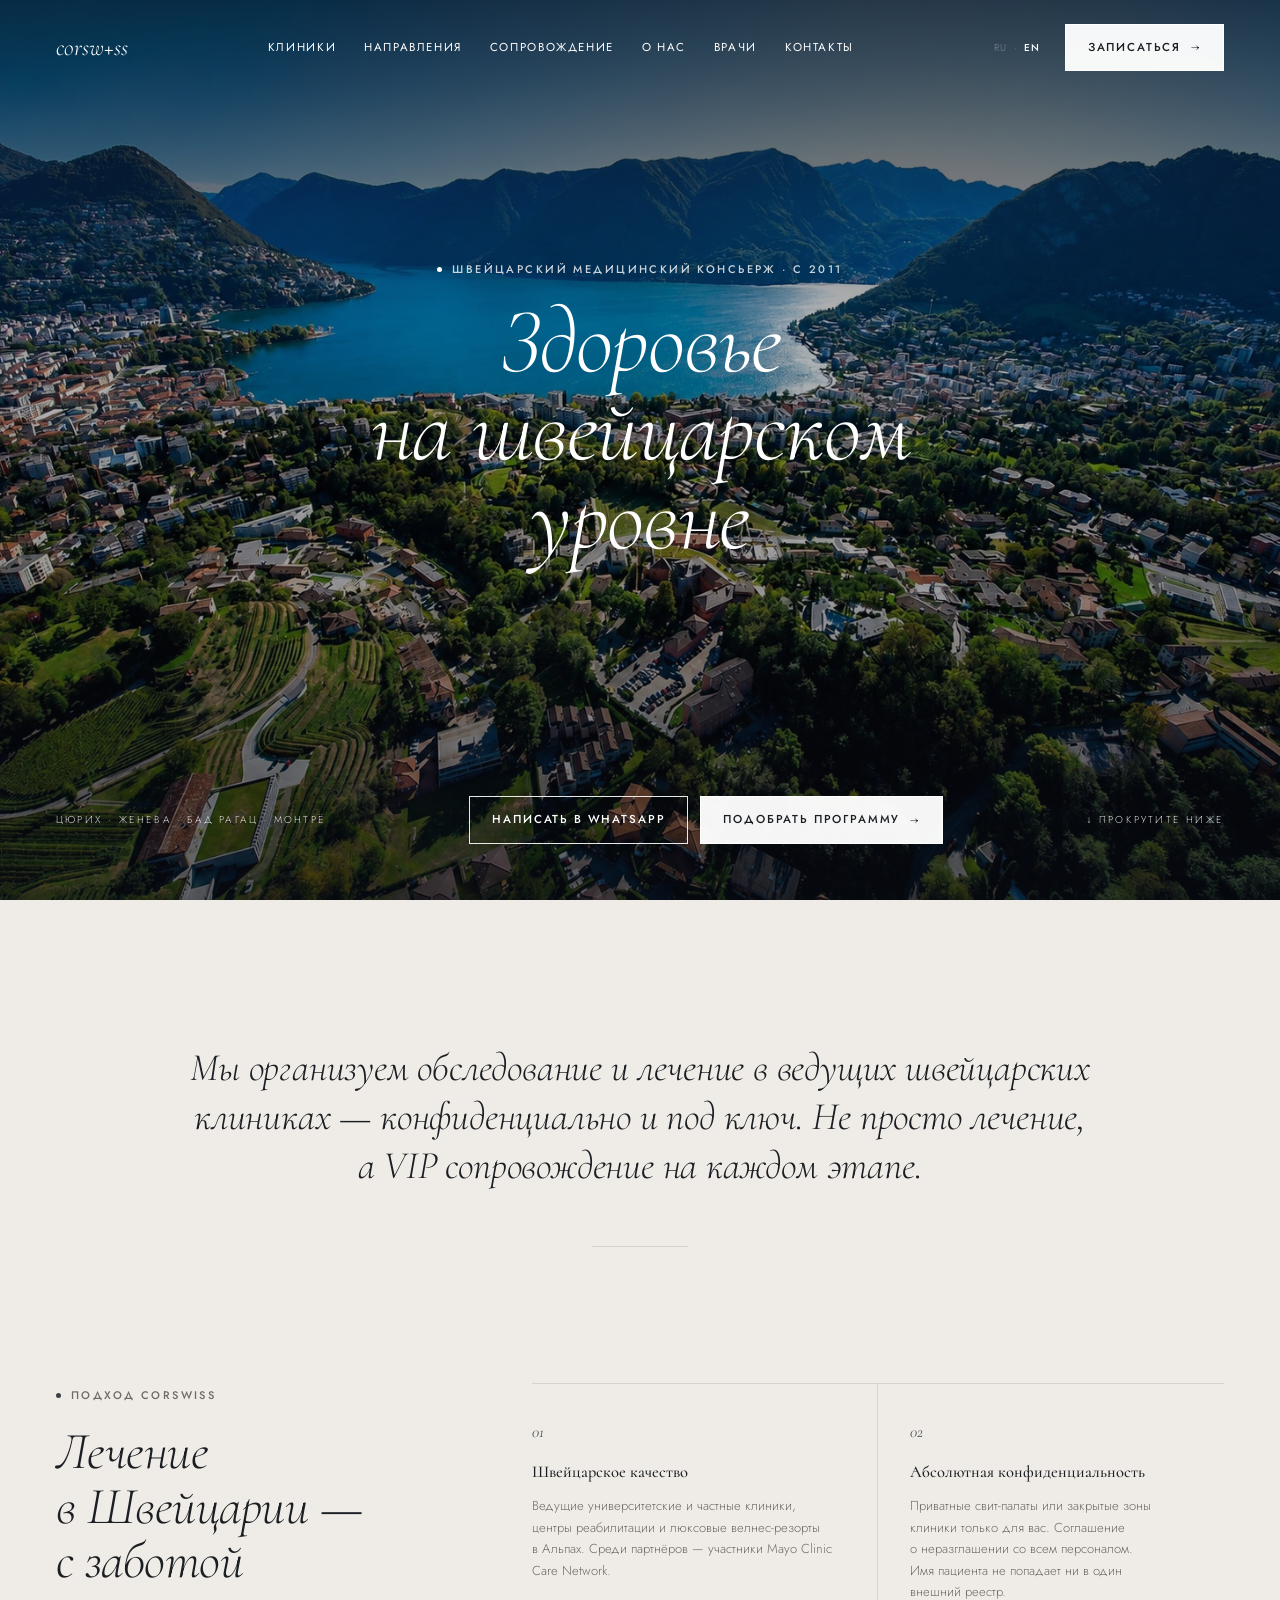
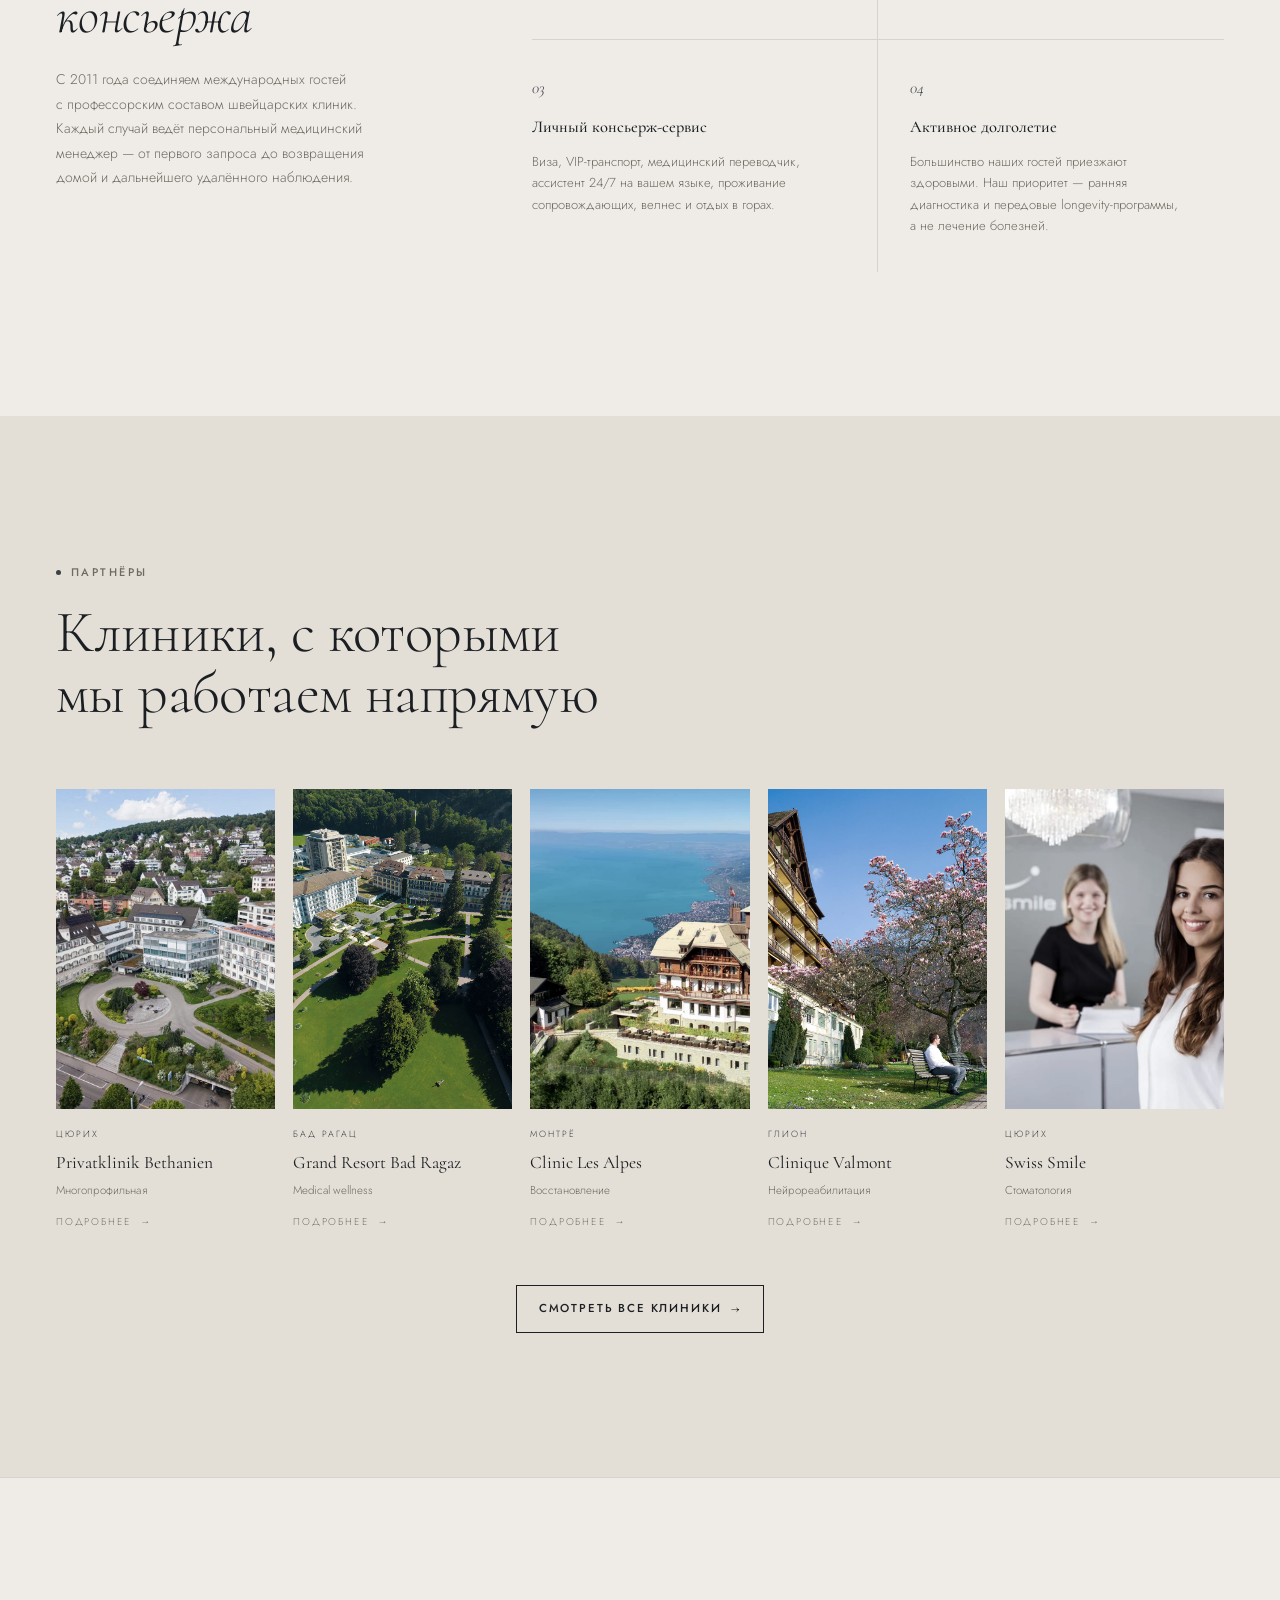
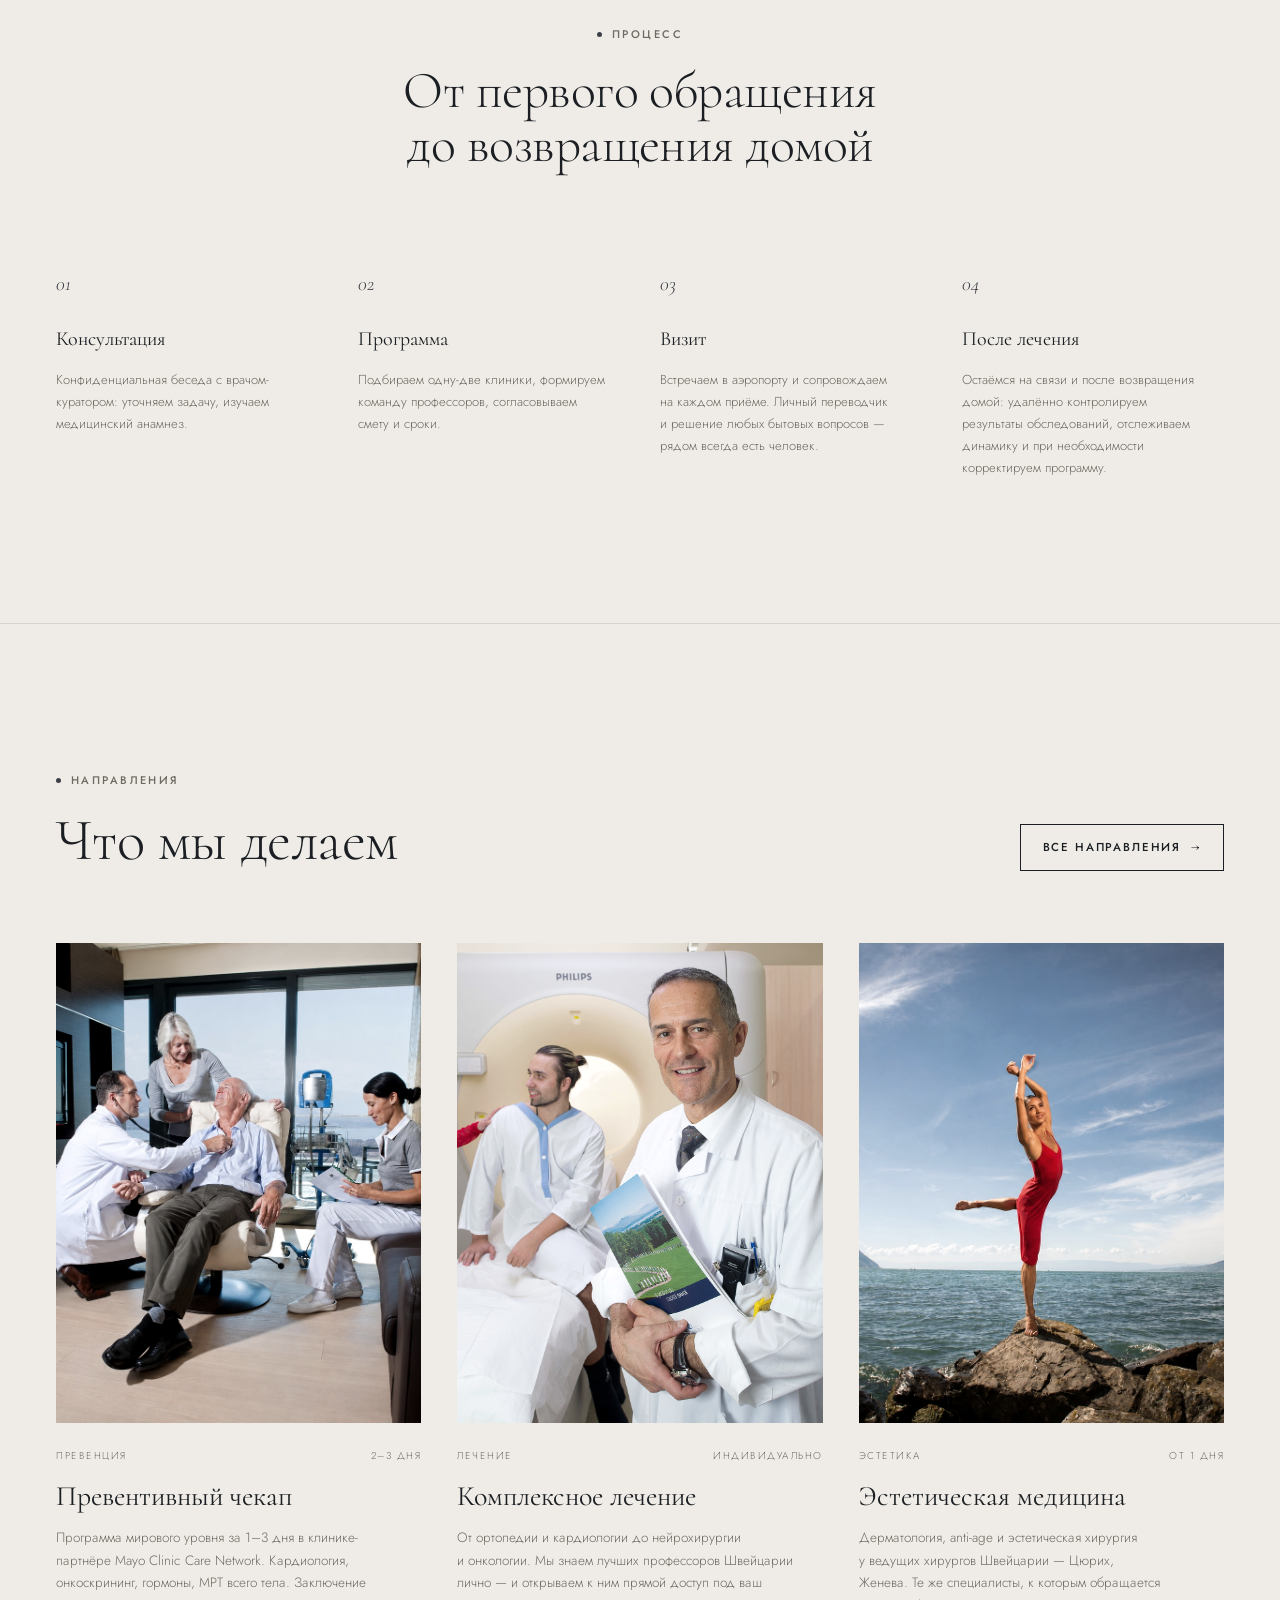
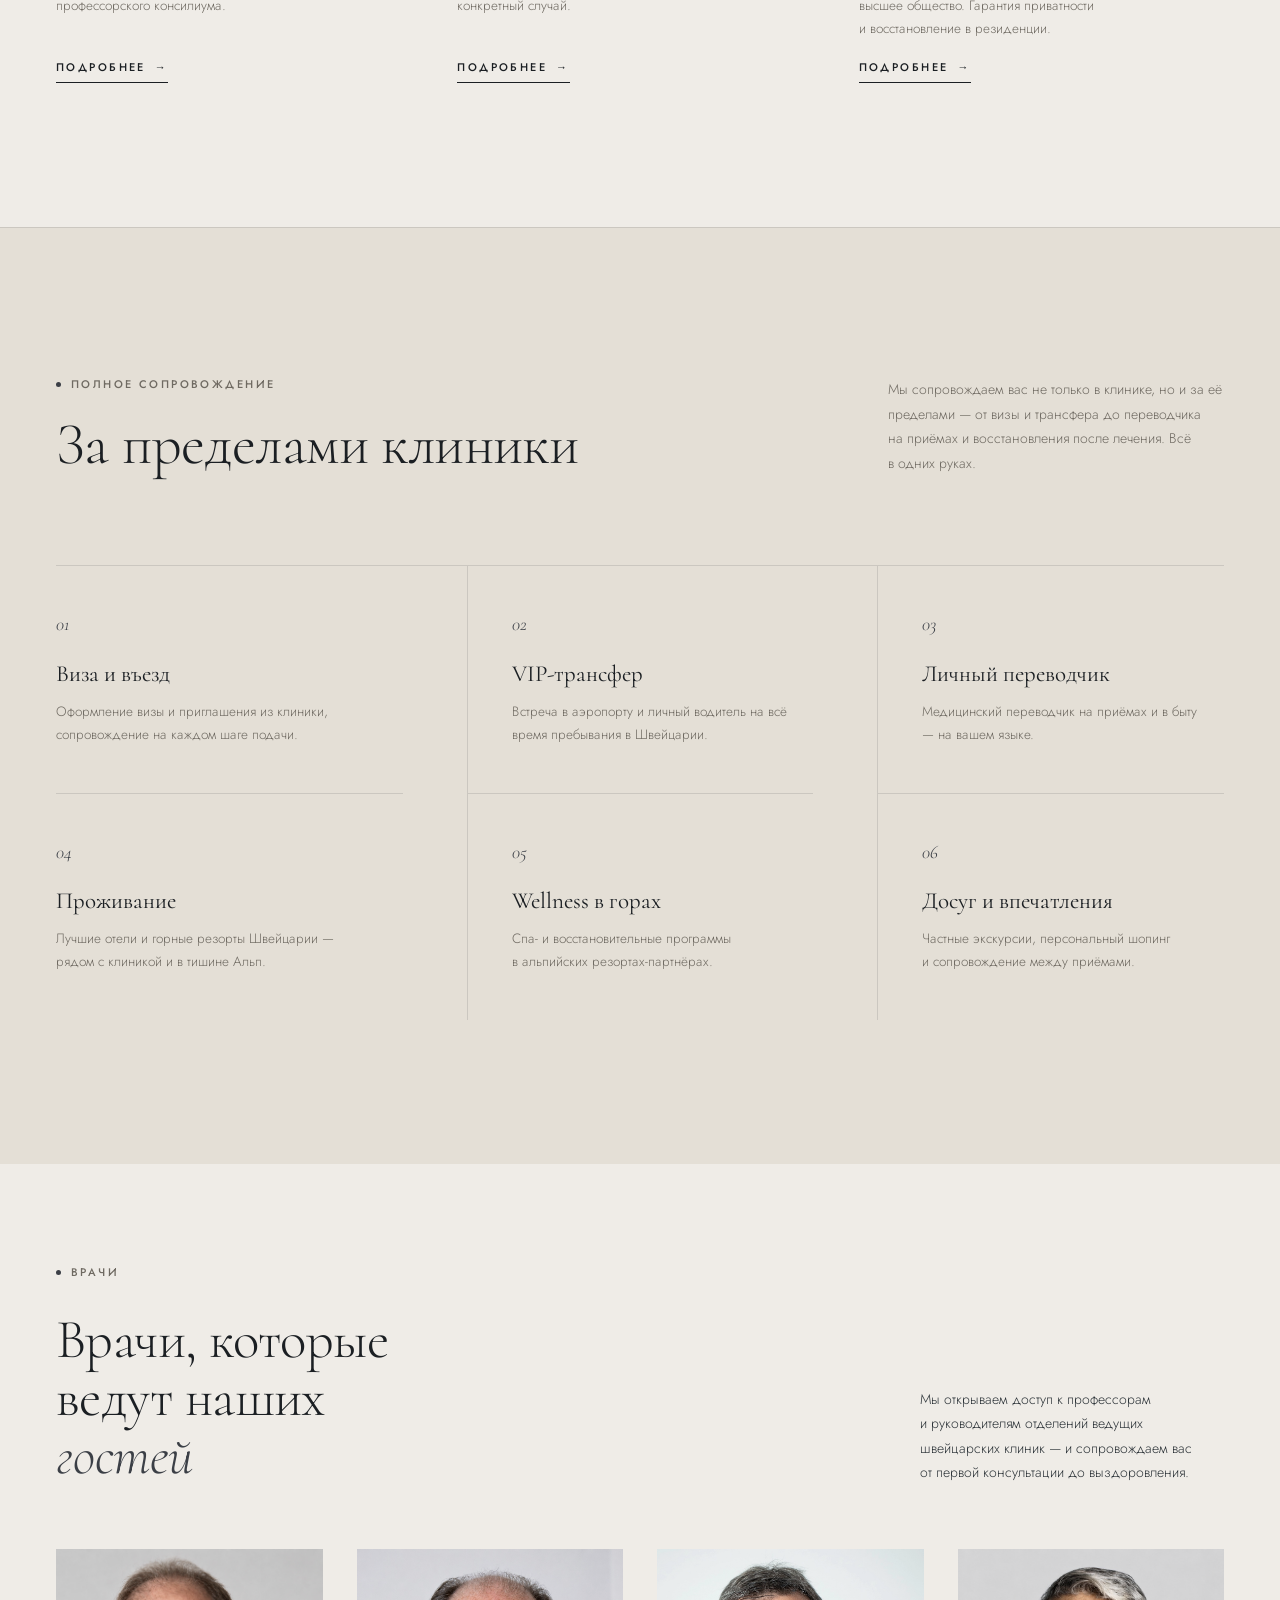
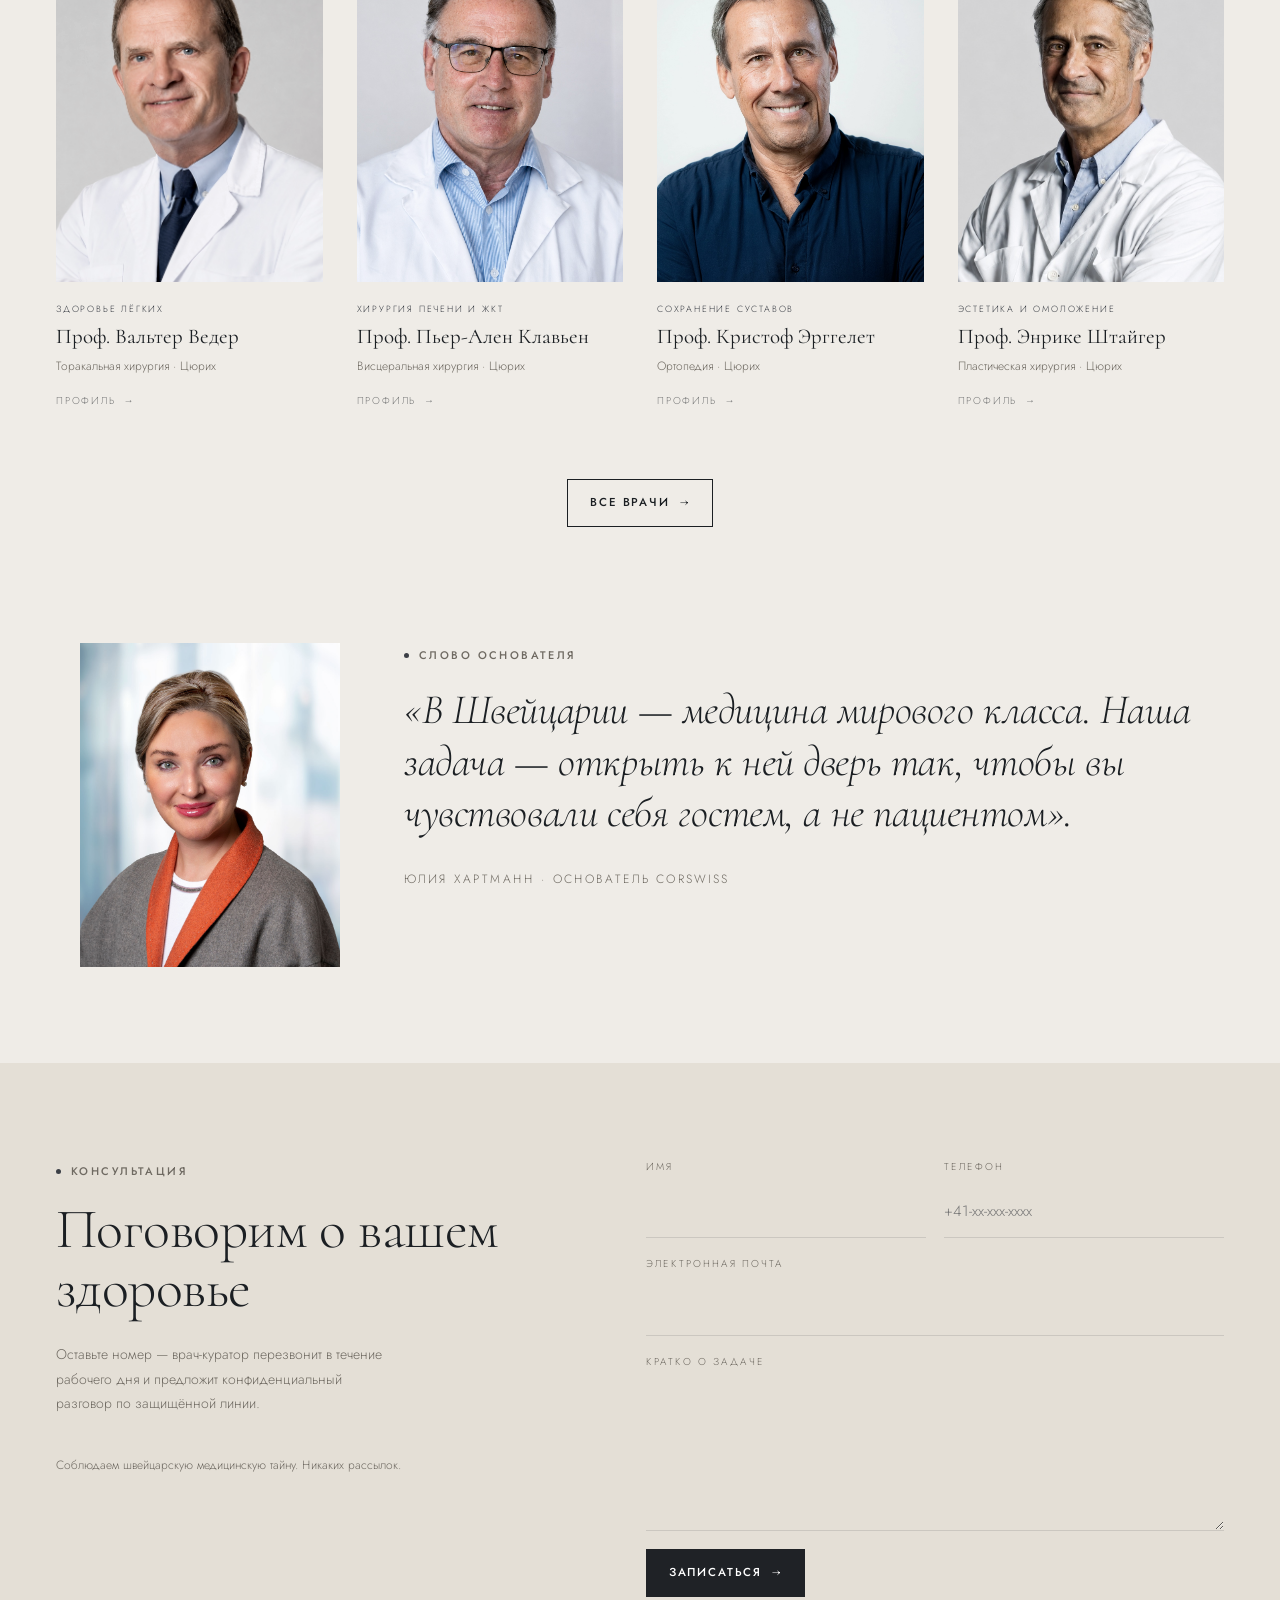
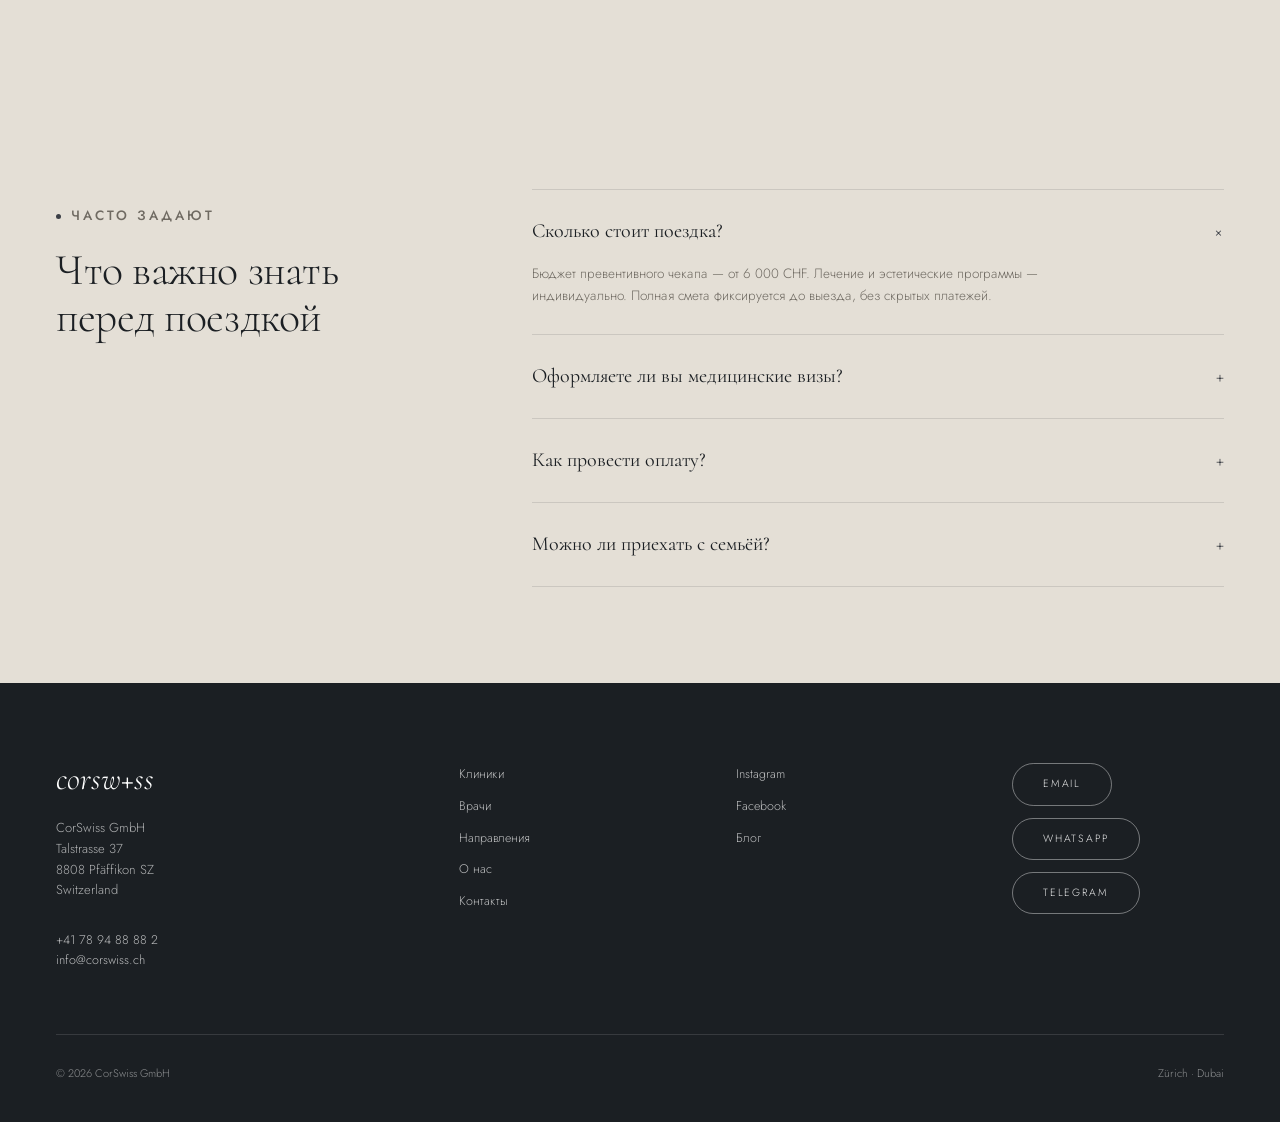
==== commit 69beb828: "fix" ====
--- a/index.html
+++ b/index.html
@@ -7,7 +7,7 @@
         <meta name="description" content="Организуем обследование и лечение в ведущих швейцарских клиниках — конфиденциально и под ключ, с VIP-сопровождением на каждом этапе." />
         <link rel="preconnect" href="https://fonts.googleapis.com" />
         <link rel="preconnect" href="https://fonts.gstatic.com" crossorigin />
-        <link href="https://fonts.googleapis.com/css2?family=Cormorant:ital,wght@0,300;0,400;0,500;1,300;1,400;1,500&family=Inter:wght@300;400;500&display=swap" rel="stylesheet" />
+        <link href="https://fonts.googleapis.com/css2?family=Cormorant:ital,wght@0,300;0,400;0,500;1,300;1,400;1,500&family=Jost:wght@300;400;500;600&display=swap" rel="stylesheet" />
         <link rel="stylesheet" href="css/style.css" />
     </head>
     <body>
--- a/css/style.css
+++ b/css/style.css
@@ -33,7 +33,7 @@
 
 :root {
   --serif: "Cormorant", serif;
-  --sans: "Inter", sans-serif;
+  --sans: "Jost", sans-serif;
 }
 
 *,
@@ -534,8 +534,7 @@
   display: block;
   width: 100%;
   height: 100%;
-  -o-object-fit: cover;
-     object-fit: cover;
+  object-fit: cover;
 }
 
 .photo--portrait {
@@ -543,14 +542,12 @@
 }
 
 .photo__img--top {
-  -o-object-position: center top;
-     object-position: center top;
+  object-position: center top;
 }
 
 .photo__img--founder {
   filter: grayscale(0.18);
-  -o-object-position: center 28%;
-     object-position: center 28%;
+  object-position: center 28%;
 }
 
 .photo__img--zoom {
@@ -565,6 +562,26 @@
   font-size: 9.5px;
   letter-spacing: 0.18em;
   text-transform: uppercase;
+  color: var(--muted);
+}
+
+.photo__caption--place {
+  display: block;
+  margin-top: 14px;
+  margin-bottom: 0;
+  font-size: 10.5px;
+  font-weight: 600;
+  letter-spacing: 0.2em;
+  color: var(--accent);
+}
+
+.photo__caption--soft {
+  display: block;
+  justify-content: flex-start;
+  margin-top: 22px;
+  font-size: 10.5px;
+  font-weight: 300;
+  letter-spacing: 0.2em;
   color: var(--muted);
 }
 
@@ -977,10 +994,8 @@
   inset: 0;
   width: 100%;
   height: 100%;
-  -o-object-fit: cover;
-     object-fit: cover;
-  -o-object-position: center 38%;
-     object-position: center 38%;
+  object-fit: cover;
+  object-position: center 38%;
   filter: brightness(0.78) saturate(1.02);
 }
 
@@ -1048,6 +1063,7 @@
 .hero-text {
   background: var(--bg);
   padding-block: var(--s6) var(--s12);
+  padding-bottom: 0;
 }
 
 .hero-text__title {
@@ -1174,8 +1190,7 @@
   inset: 0;
   width: 100%;
   height: 100%;
-  -o-object-fit: cover;
-     object-fit: cover;
+  object-fit: cover;
   transform: scale(1);
   transform-origin: center center;
   filter: grayscale(18%) contrast(1.02);
@@ -1194,19 +1209,24 @@
 .card__more {
   margin-top: auto;
   padding-top: 18px;
-  display: flex;
+  padding-bottom: 6px;
+  display: inline-flex;
   align-items: center;
-  gap: 8px;
-  font-size: 10px;
-  letter-spacing: 0.18em;
+  align-self: start;
+  gap: 9px;
+  font-size: 11px;
+  font-weight: 500;
+  letter-spacing: 0.22em;
   text-transform: uppercase;
-  opacity: 0.55;
-  transition: opacity 0.4s ease, gap 0.4s ease;
+  color: var(--ink);
+  border-bottom: 1px solid var(--ink);
+  transition: gap 0.4s ease, color 0.3s ease, border-color 0.3s ease;
 }
 
 a.card:hover .card__more {
-  opacity: 1;
   gap: 14px;
+  color: var(--accent);
+  border-bottom-color: var(--accent);
 }
 
 /* Шаги процесса */
@@ -1262,8 +1282,7 @@
   inset: 0;
   width: 100%;
   height: 100%;
-  -o-object-fit: cover;
-     object-fit: cover;
+  object-fit: cover;
   transform: scale(1);
   transform-origin: center center;
   filter: grayscale(18%) contrast(1.02);
@@ -1321,8 +1340,7 @@
 .beyond {
   display: grid;
   grid-template-columns: repeat(3, minmax(0, 1fr));
-  -moz-column-gap: var(--s8);
-       column-gap: var(--s8);
+  column-gap: var(--s8);
   border-top: 1px solid var(--line);
 }
 
@@ -1383,8 +1401,7 @@
   inset: 0;
   width: 100%;
   height: 100%;
-  -o-object-fit: cover;
-     object-fit: cover;
+  object-fit: cover;
   transform: scale(1);
   transform-origin: center center;
   filter: grayscale(18%) contrast(1.02);
@@ -1733,6 +1750,11 @@
   margin: 28px auto 48px;
 }
 
+.cta-band__title em {
+  font-style: italic;
+  font-weight: inherit;
+}
+
 .cta-band__actions {
   display: flex;
   gap: 18px;
@@ -1805,8 +1827,7 @@
 .svc-list {
   display: grid;
   grid-template-columns: 1fr 1fr;
-  -moz-column-gap: 90px;
-       column-gap: 90px;
+  column-gap: 90px;
 }
 
 .svc-list > article {
@@ -1934,23 +1955,19 @@
 }
 
 .photo__img--transfer {
-  -o-object-position: 50% 55%;
-     object-position: 50% 55%;
+  object-position: 50% 55%;
 }
 
 .photo__img--eden {
-  -o-object-position: 50% 45%;
-     object-position: 50% 45%;
+  object-position: 50% 45%;
 }
 
 .photo__img--chenot {
-  -o-object-position: 50% 55%;
-     object-position: 50% 55%;
+  object-position: 50% 55%;
 }
 
 .photo__img--medicine {
-  -o-object-position: 58% 30%;
-     object-position: 58% 30%;
+  object-position: 58% 30%;
 }
 
 /* Контакты */
@@ -2366,8 +2383,7 @@
 
 .svc-list--single {
   grid-template-columns: 1fr;
-  -moz-column-gap: 0;
-       column-gap: 0;
+  column-gap: 0;
 }
 
 .section-head--recognition {
@@ -2709,6 +2725,14 @@
   letter-spacing: -0.015em;
   max-width: 900px;
   margin-top: var(--s5);
+}
+
+.clinic-intro__title {
+  font-size: 76px;
+  line-height: 1;
+  letter-spacing: -0.02em;
+  max-width: none;
+  margin: 22px 0 24px;
 }
 
 .clinic-intro__lede,
@@ -2723,27 +2747,43 @@
   color: var(--ink-soft);
 }
 
+.hero-text--clinic .clinic-intro__lede {
+  margin-top: 0;
+  max-width: 720px;
+  font-size: 24px;
+  line-height: 1.5;
+}
+
 .clinic-cover {
-  padding-block: 0 var(--s12);
+  padding-block: 48px 0;
+}
+
+.clinic-about {
+  grid-template-columns: minmax(0, 1.08fr) minmax(0, 1fr);
+  column-gap: 90px;
+  row-gap: var(--s8);
+  align-items: start;
 }
 
 .clinic-about__title {
   font-size: 44px;
-  line-height: 1.12;
-  margin-top: var(--s3);
+  line-height: 1.1;
+  letter-spacing: -0.01em;
+  margin: 20px 0 34px;
+  max-width: 480px;
 }
 
 .clinic-about__stack {
   display: grid;
-  gap: 20px;
+  gap: 22px;
 }
 
 .clinic-about__text {
-  font-size: 16.5px;
-  line-height: 1.75;
+  font-size: 15.5px;
+  line-height: 1.78;
   color: var(--ink-soft);
   margin: 0;
-  max-width: var(--measure);
+  max-width: 520px;
 }
 
 .clinic-facts {
@@ -2810,19 +2850,58 @@
   color: var(--ink);
 }
 
+.clinic-facts--about .clinic-facts__row {
+  padding: 0 0 24px;
+  border-top: 0;
+  gap: 10px;
+}
+
+.clinic-facts--about .clinic-facts__row + .clinic-facts__row {
+  padding-top: 24px;
+  border-top: 1px solid var(--line);
+}
+
+.clinic-facts--about .clinic-facts__value {
+  font-family: var(--serif);
+  font-size: 19px;
+  line-height: 1.5;
+}
+
 .clinic-section-head {
-  text-align: center;
-  margin-bottom: var(--s8);
+  text-align: left;
+  margin-bottom: 60px;
 }
 
 .clinic-section-head--sm {
-  margin-bottom: var(--s6);
+  margin-bottom: 44px;
+}
+
+.clinic-section-head--specs {
+  margin-bottom: 52px;
 }
 
 .clinic-section-head__title {
   font-size: 44px;
-  line-height: 1.14;
-  margin-top: var(--s3);
+  line-height: 1.05;
+  letter-spacing: -0.01em;
+  margin-top: 20px;
+}
+
+.clinic-section-head__title--lg {
+  font-size: 48px;
+  line-height: 1.05;
+}
+
+.clinic-stats {
+  column-gap: 40px;
+  row-gap: 40px;
+  padding-top: 48px;
+  border-top: 1px solid var(--line);
+}
+
+.clinic-stats .stat {
+  border-top: 0;
+  padding-top: 0;
 }
 
 .stat {
@@ -2834,6 +2913,13 @@
   font-size: 56px;
   line-height: 1;
   margin: 0 0 14px;
+}
+
+.clinic-stats .stat__value {
+  font-size: 68px;
+  letter-spacing: -0.02em;
+  color: var(--accent);
+  margin-bottom: 14px;
 }
 
 .stat__label {
@@ -2856,15 +2942,170 @@
 }
 
 .clinic-gallery {
-  gap: 22px;
-}
-
-.clinic-gallery__wide {
-  grid-column: span 2;
+  display: grid;
+  gap: 18px;
+}
+
+.clinic-gallery__title {
+  font-size: 48px;
+  line-height: 1.05;
+  letter-spacing: -0.01em;
+  margin: 0 0 48px;
+}
+
+.clinic-gallery__mosaic {
+  grid-template-columns: minmax(0, 2fr) minmax(0, 1fr);
+  gap: 18px;
+  align-items: stretch;
+}
+
+.clinic-gallery__stack {
+  display: grid;
+  gap: 18px;
+}
+
+.photo--gallery-main {
+  height: 100%;
+  min-height: 420px;
+  aspect-ratio: auto;
+}
+
+.photo--gallery-main img {
+  height: 100%;
+  object-fit: cover;
+}
+
+.photo--gallery-side {
+  aspect-ratio: 436/300;
+}
+
+.clinic-gallery__pair {
+  grid-template-columns: repeat(2, minmax(0, 1fr));
+  gap: 18px;
+}
+
+.photo--gallery-pair {
+  aspect-ratio: 655/420;
+}
+
+.clinic-specs {
+  display: grid;
+  grid-template-columns: repeat(2, minmax(0, 1fr));
+  column-gap: 60px;
+  row-gap: var(--s6);
+}
+
+.clinic-specs__col {
+  list-style: none;
+  margin: 0;
+  padding: 0;
+  border-top: 1px solid var(--line);
+}
+
+.clinic-specs__col > li {
+  display: flex;
+  flex-wrap: wrap;
+  align-items: baseline;
+  gap: 10px;
+  padding: 20px 0;
+  border-bottom: 1px solid var(--line);
+}
+
+.clinic-specs__name {
+  font-family: var(--serif);
+  font-size: 20px;
+  font-weight: 400;
+  line-height: 1.55;
+  color: var(--ink);
+}
+
+.clinic-specs__meta {
+  font-size: 14px;
+  font-weight: 300;
+  letter-spacing: 0.01em;
+  line-height: 1.55;
+  color: var(--muted);
+}
+
+.beyond--clinic {
+  border-top: 0;
+  column-gap: 48px;
+  row-gap: 56px;
+}
+
+.beyond--clinic > article {
+  padding: 22px 0 0;
+  border-top: 1px solid var(--line);
+  border-bottom: 0;
+  border-left: 0;
+  padding-left: 0;
+}
+
+.beyond--clinic > article:nth-child(-n+3) {
+  border-bottom: 0;
+}
+
+.beyond--clinic > article:not(:nth-child(3n+1)) {
+  border-left: 0;
+  padding-left: 0;
+}
+
+.beyond--clinic .num {
+  font-size: 13px;
+  font-style: italic;
+  font-weight: 300;
+  letter-spacing: -0.01em;
+  color: var(--accent);
+  margin-bottom: 14px;
+}
+
+.beyond--clinic h3 {
+  margin-bottom: 12px;
+}
+
+.beyond--clinic p {
+  font-size: 14.5px;
+  line-height: 1.7;
+  max-width: none;
 }
 
 .section-head--clinic {
   margin-bottom: var(--s7);
+}
+
+/* Ритм страницы клиники — как в референсе */
+.clinic-page .hero-text {
+  padding-top: 44px;
+  padding-bottom: 0;
+}
+.clinic-page .clinic-cover {
+  padding-top: 48px;
+  padding-bottom: 0;
+}
+.clinic-page .section {
+  padding-block: 120px;
+}
+.clinic-page .section--tight {
+  padding-block: 110px 120px;
+}
+.clinic-page .section--clinic-stats {
+  padding-block: 100px;
+}
+.clinic-page .section--dark.cta-band,
+.clinic-page .cta-band {
+  padding-block: 130px;
+}
+.clinic-page .cta-band__title {
+  margin: 24px auto 28px;
+  font-size: 60px;
+  line-height: 1.05;
+  letter-spacing: -0.015em;
+  max-width: 900px;
+}
+.clinic-page .cta-band__lede {
+  margin: 0 auto 44px;
+  font-size: 16px;
+  max-width: 560px;
 }
 
 .clinic-mosaic {
@@ -2909,8 +3150,17 @@
   max-width: 760px;
 }
 
+.clinic-partner__place {
+  margin: 0;
+  font-size: 10.5px;
+  font-weight: 600;
+  letter-spacing: 0.2em;
+  text-transform: uppercase;
+  color: var(--accent);
+}
+
 .clinic-partner__badge {
-  margin: 0 0 20px;
+  margin: 0;
   font-size: 10.5px;
   letter-spacing: 0.18em;
   text-transform: uppercase;
@@ -2918,6 +3168,11 @@
   color: var(--accent);
 }
 
+.clinic-partner__intro {
+  display: grid;
+  gap: 16px;
+}
+
 .clinic-partner__body {
   display: grid;
   gap: 22px;
@@ -2927,7 +3182,7 @@
   grid-template-columns: minmax(0, 1.22fr) 1px minmax(0, 1fr);
   column-gap: 60px;
   row-gap: var(--s6);
-  align-items: start;
+  align-items: center;
   margin-top: 48px;
 }
 
@@ -2974,7 +3229,6 @@
   margin: 0;
   max-width: none;
   padding-left: 20px;
-  border-left: 1px solid var(--line);
 }
 
 .clinic-partner__quote--sm {
@@ -2996,7 +3250,7 @@
   grid-template-columns: minmax(0, 1.22fr) 1px minmax(0, 1fr);
   column-gap: 60px;
   row-gap: var(--s6);
-  align-items: start;
+  align-items: center;
 }
 
 .clinic-feature .photo--landscape {
@@ -3011,23 +3265,53 @@
   max-width: 760px;
 }
 
-.clinic-feature__copy {
+.clinic-feature__main {
   display: grid;
-  gap: 28px;
   align-content: start;
 }
 
+.clinic-feature__main figure {
+  margin: 0;
+}
+
+.clinic-feature__name {
+  margin: 10px 0 0;
+  font-family: var(--serif);
+  font-size: 27px;
+  font-weight: 400;
+  line-height: 1.15;
+  color: var(--ink);
+}
+
 .clinic-feature__text {
-  font-size: 15.5px;
-  line-height: 1.78;
-  color: var(--ink-soft);
-  margin: 0;
-  max-width: 560px;
-}
-
-.clinic-feature .btn {
-  justify-self: start;
-  margin-bottom: 0;
+  font-size: 14.5px;
+  line-height: 1.68;
+  color: var(--muted);
+  margin: 14px 0 22px;
+  max-width: 440px;
+}
+
+.clinic-feature__more {
+  display: inline-flex;
+  align-items: center;
+  gap: 9px;
+  padding-bottom: 6px;
+  font-size: 11px;
+  font-weight: 500;
+  letter-spacing: 0.22em;
+  text-transform: uppercase;
+  color: var(--ink);
+  border-bottom: 1px solid var(--ink);
+  transition: color 0.3s ease, border-color 0.3s ease, gap 0.3s ease;
+}
+
+.clinic-feature__more:hover {
+  color: var(--accent);
+  border-bottom-color: var(--accent);
+}
+
+.clinic-feature .clinic-partner__quote {
+  margin-top: 0;
 }
 
 .card .photo--landscape {
@@ -3066,6 +3350,7 @@
   text-transform: uppercase;
   color: var(--accent);
   border: 1px solid var(--accent);
+  max-width: none;
 }
 
 .clinics-pair .card__body > p:not(.card__meta):not(.card__badge) {
@@ -3093,10 +3378,6 @@
   border-bottom-color: rgba(255, 255, 255, 0.4);
 }
 
-.cta-band .input--on-dark::-moz-placeholder {
-  color: rgba(255, 255, 255, 0.55);
-}
-
 .cta-band .input--on-dark::placeholder {
   color: rgba(255, 255, 255, 0.55);
 }
@@ -3116,8 +3397,7 @@
 }
 
 .photo__img--mid {
-  -o-object-position: center 30%;
-     object-position: center 30%;
+  object-position: center 30%;
 }
 
 .pkg-table-wrap {
@@ -3318,8 +3598,7 @@
 .svc-diamond {
   display: grid;
   grid-template-columns: 1fr 1fr;
-  -moz-column-gap: var(--s8);
-       column-gap: var(--s8);
+  column-gap: var(--s8);
 }
 
 .svc-diamond > div {
@@ -3418,6 +3697,13 @@
   }
   .section--tight {
     padding-block: var(--s10);
+  }
+  .clinic-page .section,
+  .clinic-page .section--tight,
+  .clinic-page .section--clinic-stats,
+  .clinic-page .section--dark.cta-band,
+  .clinic-page .cta-band {
+    padding-block: var(--s12);
   }
   .site-nav ul {
     gap: 18px;
@@ -3515,13 +3801,26 @@
   .beyond > article {
     border-bottom: 1px solid var(--line);
   }
+  .beyond--clinic {
+    grid-template-columns: repeat(2, minmax(0, 1fr));
+    row-gap: 40px;
+  }
+  .beyond--clinic > article,
+  .beyond--clinic > article:nth-child(even),
+  .beyond--clinic > article:nth-child(-n+3),
+  .beyond--clinic > article:not(:nth-child(3n+1)) {
+    border-left: 0;
+    border-bottom: 0;
+    padding-left: 0;
+    padding-top: 22px;
+    border-top: 1px solid var(--line);
+  }
   .steps {
     grid-template-columns: repeat(2, minmax(0, 1fr));
   }
   .svc-list {
     grid-template-columns: 1fr;
-    -moz-column-gap: 0;
-         column-gap: 0;
+    column-gap: 0;
   }
   .founder-split {
     grid-template-columns: 1fr;
@@ -3566,6 +3865,13 @@
   .section--tight,
   .section--blog-feature {
     padding-block: var(--s6);
+  }
+  .clinic-page .section,
+  .clinic-page .section--tight,
+  .clinic-page .section--clinic-stats,
+  .clinic-page .section--dark.cta-band,
+  .clinic-page .cta-band {
+    padding-block: var(--s8);
   }
   .section--lead {
     padding-top: var(--s8);
@@ -3913,8 +4219,28 @@
   .specialties-all__list {
     grid-template-columns: 1fr 1fr;
   }
-  .clinic-gallery__wide {
-    grid-column: auto;
+  .clinic-about {
+    grid-template-columns: 1fr;
+    column-gap: 0;
+  }
+  .clinic-gallery__mosaic,
+  .clinic-gallery__pair,
+  .clinic-specs {
+    grid-template-columns: 1fr;
+  }
+  .photo--gallery-main {
+    min-height: 0;
+    aspect-ratio: 3/2;
+  }
+  .clinic-intro__title {
+    font-size: 48px;
+  }
+  .clinic-gallery__title,
+  .clinic-section-head__title--lg {
+    font-size: 36px;
+  }
+  .clinic-stats .stat__value {
+    font-size: 48px;
   }
   .clinic-partner__title {
     font-size: 36px;
@@ -4019,6 +4345,17 @@
   .beyond > article:last-child {
     border-bottom: 0;
   }
+  .beyond--clinic > article,
+  .beyond--clinic > article:nth-child(even),
+  .beyond--clinic > article:nth-last-child(-n+2),
+  .beyond--clinic > article:last-child {
+    border-left: 0;
+    border-bottom: 0;
+    padding-left: 0;
+    padding-top: 22px;
+    padding-bottom: 0;
+    border-top: 1px solid var(--line);
+  }
   .row-link {
     grid-template-columns: 1fr;
     gap: 10px;
@@ -4162,4 +4499,4 @@
   .specialties-all__list {
     grid-template-columns: 1fr;
   }
-}/*# sourceMappingURL=style.css.map */+}
